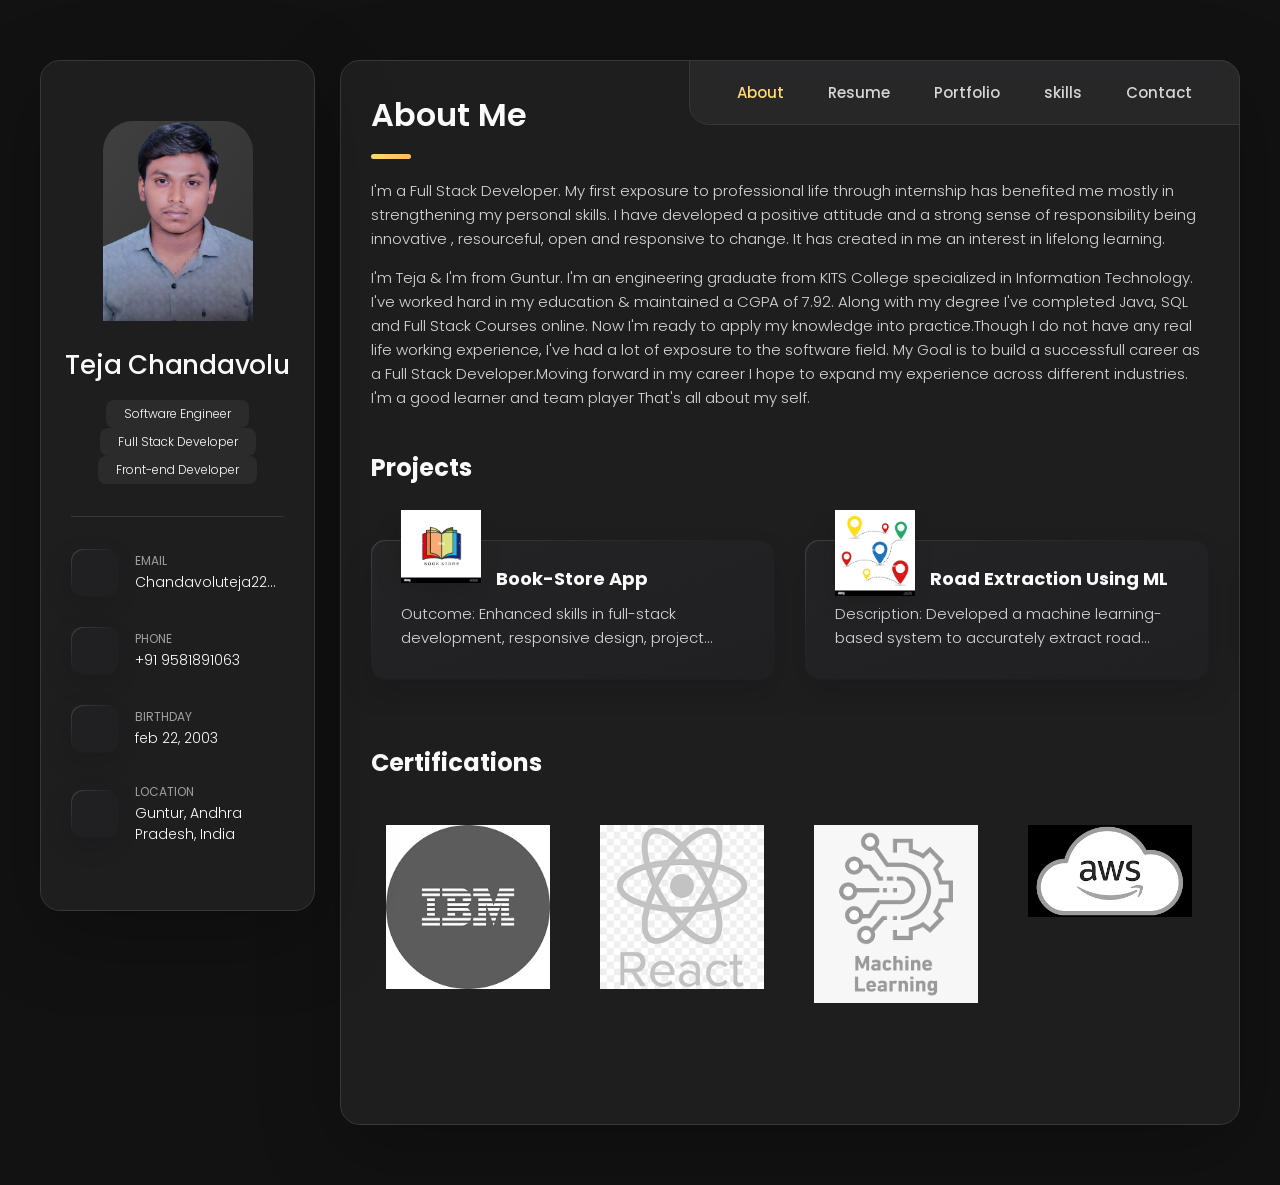
==== index.html @ 0d8a7131 "Final portfolio upload" ====
<!DOCTYPE html>
<html lang="en">

<head>
  <meta charset="UTF-8">
  <meta http-equiv="X-UA-Compatible" content="IE=edge">
  <meta name="viewport" content="width=device-width, initial-scale=1.0">
  <title>vCard - Personal Portfolio</title>

  <!-- favicon -->
  <link rel="shortcut icon" href="./assets/images/logo.ico" type="image/x-icon">

  <!-- ✅ Correct CSS path -->
  <link rel="stylesheet" href="./assets/css/style.css">

  <!-- Google font -->
  <link rel="preconnect" href="https://fonts.googleapis.com">
  <link rel="preconnect" href="https://fonts.gstatic.com" crossorigin>
  <link href="https://fonts.googleapis.com/css2?family=Poppins:wght@300;400;500;600&display=swap" rel="stylesheet">
</head>

  <!--
    - custom css link
  -->
  <link rel="stylesheet" href="./assets/css/style.css">

  <!--
    - google font link
  -->
  <link rel="preconnect" href="https://fonts.googleapis.com">
  <link rel="preconnect" href="https://fonts.gstatic.com" crossorigin>
  <link href="https://fonts.googleapis.com/css2?family=Poppins:wght@300;400;500;600&display=swap" rel="stylesheet">
</head>

<body>

  <!--
    - #MAIN
  -->

  <main>

    <!--
      - #SIDEBAR
    -->

    <aside class="sidebar" data-sidebar>

      <div class="sidebar-info">

        <figure class="avatar-box">
          <img src="./assets/images/Tej-removebg-preview.png" alt="Teja Chandavolu" width="80">
        </figure>

        <div class="info-content">
          <h1 class="name" title="Richard hanrick">Teja Chandavolu</h1>

          <p class="title">Software Engineer</p>
          <p class="title">Full Stack Developer</p>
          <p class="title">Front-end Developer</p>
        </div>

        <button class="info_more-btn" data-sidebar-btn>
          <span>Show Contacts</span>

          <ion-icon name="chevron-down"></ion-icon>
        </button>

      </div>

      <div class="sidebar-info_more">

        <div class="separator"></div>

        <ul class="contacts-list">

          <li class="contact-item">

            <div class="icon-box">
              <ion-icon name="mail-outline"></ion-icon>
            </div>

            <div class="contact-info">
              <p class="contact-title">Email</p>

              <a href="mailto:richard@example.com" class="contact-link">Chandavoluteja2202@gmail.com</a>
            </div>

          </li>

          <li class="contact-item">

            <div class="icon-box">
              <ion-icon name="phone-portrait-outline"></ion-icon>
            </div>

            <div class="contact-info">
              <p class="contact-title">Phone</p>

              <a href="tel:+12133522795" class="contact-link">+91 9581891063</a>
            </div>

          </li>

          <li class="contact-item">

            <div class="icon-box">
              <ion-icon name="calendar-outline"></ion-icon>
            </div>

            <div class="contact-info">
              <p class="contact-title">Birthday</p>

              <time datetime="1982-06-23">feb 22, 2003</time>
            </div>

          </li>

          <li class="contact-item">

            <div class="icon-box">
              <ion-icon name="location-outline"></ion-icon>
            </div>

            <div class="contact-info">
              <p class="contact-title">Location</p>

              <address>Guntur, Andhra Pradesh, India</address>
            </div>

          </li>

        </ul>

        <div class="separator"></div>

        <ul class="social-list">

          <li class="social-item">
            <a href="https://www.linkedin.com/in/teja-chandavolu" class="social-link">
              <ion-icon name="logo-linkedin"></ion-icon>
            </a>
          </li>

          <li class="social-item">
            <a href="https://github.com/Teja-sai189" class="social-link">
              <ion-icon name="logo-github"></ion-icon>
            </a>
          </li>

          <li class="social-item">
            <a href="https://www.instagram.com/teja_2202" class="social-link">
              <ion-icon name="logo-instagram"></ion-icon>
            </a>
          </li>

        </ul>
        
      </div>

    </aside>





    <!--
      - #main-content
    -->

    <div class="main-content">

      <!--
        - #NAVBAR
      -->

      <nav class="navbar">

        <ul class="navbar-list">

          <li class="navbar-item">
            <button class="navbar-link  active" data-nav-link>About</button>
          </li>

          <li class="navbar-item">
            <button class="navbar-link" data-nav-link>Resume</button>
          </li>

          <li class="navbar-item">
            <button class="navbar-link" data-nav-link>Portfolio</button>
          </li>

          <li class="navbar-item">
            <button class="navbar-link" data-nav-link>skills</button>
          </li>

          <li class="navbar-item">
            <button class="navbar-link" data-nav-link>Contact</button>
          </li>

        </ul>

      </nav>





      <!--
        - #ABOUT
      -->

      <article class="about active" data-page="about">

        <header>
          <h2 class="h2 article-title">About me</h2>
        </header>

        <section class="about-text">
          <p>
            I'm a Full Stack Developer.
            My first exposure to professional life through internship has benefited me mostly in strengthening my personal skills.
            I have developed a positive attitude and a strong sense of responsibility being innovative , resourceful, open and responsive to change. It has created in me an interest in lifelong learning. 

          <p>
            I'm Teja & I'm from Guntur. 
            I'm an engineering graduate from KITS College specialized in Information Technology.
            I've worked hard in my education & maintained a CGPA of 7.92. Along with my degree I've completed Java, SQL and Full Stack Courses online.
            Now I'm ready to apply my knowledge into practice.Though I do not have any real life working experience, I've had a lot of exposure to the software field. My Goal is to build a successfull career as a Full Stack Developer.Moving forward in my career I hope to expand my experience across different industries.
             I'm a good learner and team player That's all about my self.
          </p>
        </section>


        <!--
         

        <section class="service">

          <h3 class="h3 service-title">What i'm doing</h3>

          <ul class="service-list">

            <li class="service-item">

              <div class="service-icon-box">
                <img src="./assets/images/icon-design.svg
                " alt="design icon" width="40">
              </div>

              <div class="service-content-box">
                <h4 class="h4 service-item-title">Web design</h4>

                <p class="service-item-text">
                  The most modern and high-quality design made at a Medium level.
                </p>
              </div>

            </li>

            <li class="service-item">

              <div class="service-icon-box">
                <img src="./assets/images/icon-dev.svg" alt="Web development icon" width="40">
              </div>

              <div class="service-content-box">
                <h4 class="h4 service-item-title">Web development</h4>

                <p class="service-item-text">
                  High-quality development of sites at the Medium level.
                </p>
              </div>
<!--
            </li>

            <li class="service-item">

              <div class="service-icon-box">
                <img src="./assets/images/icon-app.svg" alt="mobile app icon" width="40">
              </div>

              <div class="service-content-box">
                <h4 class="h4 service-item-title">Mobile apps</h4>

                <p class="service-item-text">
                  Professional development of applications for iOS and Android.
                </p>
              </div>

            </li>

            <li class="service-item">

              <div class="service-icon-box">
                <img src="./assets/images/icon-photo.svg" alt="camera icon" width="40">
              </div>

              <div class="service-content-box">
                <h4 class="h4 service-item-title">Photography</h4>

                <p class="service-item-text">
                  I make high-quality photos of any category at a professional level.
                </p>
              </div>

            </li>

          </ul>
--->
        </section>


        <!--
          - Projects
        -->

        <section class="testimonials">

          <h3 class="h3 testimonials-title">Projects</h3>

          <ul class="testimonials-list has-scrollbar">

            <li class="testimonials-item">
              <div class="content-card" data-testimonials-item>

                <figure class="testimonials-avatar-box">
                  <img src="./assets/images/download.png" alt="Interships" width="60" data-testimonials-avatar>
                </figure>

                <h4 class="h4 testimonials-item-title" data-testimonials-title>Book-Store App </h4>

                <div class="testimonials-text" data-testimonials-text>
    
  

  <p>
  Outcome: Enhanced skills in full-stack development, responsive design, project management and team collaboration.
  <br>
  Project Link: 
  <a href="https://teja-sai189.github.io/openbook/" target="_blank">
    View Project
  </a>
  </p>
                </div>

              </div>
            </li>

            <li class="testimonials-item">
              <div class="content-card" data-testimonials-item>

                <figure class="testimonials-avatar-box">
                  <img src="./assets/images/Raod.png" alt="Road Extraction using ML" width="60" data-testimonials-avatar>
                </figure>

                <h4 class="h4 testimonials-item-title" data-testimonials-title>Road Extraction using ML</h4>

                <div class="testimonials-text" data-testimonials-text>
            
                  <p>
                    Description: Developed a machine learning-based system to accurately extract road networks from satellite images.</p>
                  <p>Outcome: Successfully improved road extraction accuracy and efficiency using advanced machine learning techniques.
                  </p>
                </div>

              </div>
            </li>

            <li class="testimonials-item">
              <div class="content-card" data-testimonials-item>

                <figure class="testimonials-avatar-box">
                  <img src="./assets/images/download.png" alt="Emily evans" width="60" data-testimonials-avatar>
                </figure>

                <h4 class="h4 testimonials-item-title" data-testimonials-title>Add More</h4>

                <div class="testimonials-text" data-testimonials-text>
                  <p>
          
                  Description
                  </p>
                </div>

              </div>
            </li>

            <li class="testimonials-item">
              <div class="content-card" data-testimonials-item>

                <figure class="testimonials-avatar-box">
                  <img src="./assets/images/Raod.png" alt="Henry william" width="60" data-testimonials-avatar>
                </figure>

                <h4 class="h4 testimonials-item-title" data-testimonials-title>Add More</h4>

                <div class="testimonials-text" data-testimonials-text>
                  <p>
                    Description
                    
                  </p>
                </div>

              </div>
            </li>

          </ul>

        </section>


        <!--
          - testimonials modal
        -->

        <div class="modal-container" data-modal-container>

          <div class="overlay" data-overlay></div>

          <section class="testimonials-modal">

            <button class="modal-close-btn" data-modal-close-btn>
              <ion-icon name="close-outline"></ion-icon>
            </button>

            <div class="modal-img-wrapper">
              <figure class="modal-avatar-box">
                <img src="" alt="Daniel lewis" width="80" data-modal-img>
              </figure>

              <img src="./assets/images/icon-quote.svg" alt="quote icon">
            </div>

            <div class="modal-content">

              <h4 class="h3 modal-title" data-modal-title>Reactjs</h4>

              <time datetime="2022-09-12">12 Septamber, 2022</time>
            
              <div data-modal-text>
                <p>
                  hellow
                </p>
              </div>
            </div>

          </section>

        </div>


        <!--
          - Certifications
        -->

        <section class="clients">

          <h3 class="h3 clients-title">Certifications</h3>

          <ul class="clients-list has-scrollbar">

            <li class="clients-item">
              <a href="#">
                <img src="./assets/images/download (7).png" alt="client logo">
              </a>
            </li>

            <li class="clients-item">
              <a href="#">
                <img src="./assets/images/download (2).png" alt="client logo">
              </a>
            </li>

            <li class="clients-item">
              <a href="#">
                <img src="./assets/images/ml.png" alt="client logo">
              </a>
            </li>

            <li class="clients-item">
              <a href="#">
                <img src="./assets/images/download (4).png" alt="client logo">
              </a>
            </li>

            <li class="clients-item">
              <a href="#">
                <img src="./assets/images/download (5).png" alt="client logo">
              </a>
            </li>

            <li class="clients-item">
              <a href="#">
                <img src="./assets/images/download (1).jpeg" alt="client logo">
              </a>
            </li>

          </ul>

        </section>

      </article>





      <!--
        - #RESUME
      -->

      <article class="resume" data-page="resume">

        <header>
          <h2 class="h2 article-title">Resume</h2>
        </header>

        <section class="timeline">

          <div class="title-wrapper">
            <div class="icon-box">
              <ion-icon name="book-outline"></ion-icon>
            </div>

            <h3 class="h3">Education</h3>
          </div>

          <ol class="timeline-list">

            <li class="timeline-item">

              <h4 class="h4 timeline-item-title">B.Tech in Information Technology</h4>

              <span>2020 — 2024</span>

              <p class="timeline-text">
                I graduated from KKR & KSR Institute of Technology AND Sciences College with a Aggrigate of 75%.
              </p>

            </li>

            <li class="timeline-item">

              <h4 class="h4 timeline-item-title">Inter Mediate</h4>

              <span>2018 — 2020</span>

              <p class="timeline-text">
                I completed my InterMediate from Sri Chaitanya Junior College with a Aggrigate of 80%.
              </p>

            </li>

            <li class="timeline-item">

              <h4 class="h4 timeline-item-title">SSC</h4>

              <span>2008 — 2018</span>

              <p class="timeline-text">
                
                I Completed my SSC from Z.P High School With Aggrigate of 75%.
              </p>

            </li>

          </ol>
          <!--
        - #EXPERIENCE
      

        </section>

        <section class="timeline">

          <div class="title-wrapper">
            <div class="icon-box">
              <ion-icon name="book-outline"></ion-icon>
            </div>

            <h3 class="h3">Experience</h3>
          </div>

          <ol class="timeline-list">

            <li class="timeline-item">

              <h4 class="h4 timeline-item-title">Creative director</h4>

              <span>2015 — Present</span>

              <p class="timeline-text">
                Nemo enim ipsam voluptatem blanditiis praesentium voluptum delenit atque corrupti, quos dolores et qvuas
                molestias
                exceptur.
              </p>

            </li>

            <li class="timeline-item">

              <h4 class="h4 timeline-item-title">Art director</h4>

              <span>2013 — 2015</span>

              <p class="timeline-text">
                Nemo enims ipsam voluptatem, blanditiis praesentium voluptum delenit atque corrupti, quos dolores et
                quas molestias
                exceptur.
              </p>

            </li>

            <li class="timeline-item">

              <h4 class="h4 timeline-item-title">Web designer</h4>

              <span>2010 — 2013</span>

              <p class="timeline-text">
                Nemo enims ipsam voluptatem, blanditiis praesentium voluptum delenit atque corrupti, quos dolores et
                quas molestias
                exceptur.
              </p>

            </li>

          </ol>
 -->
        </section>

        <section class="skill">

          <h3 class="h3 skills-title">Techincal Skills</h3>

          <ul class="skills-list content-card">

            <li class="skills-item">

              <div class="title-wrapper">
                <h5 class="h5">Front-end</h5>
                <data value="80">80%</data>
              </div>

              <div class="skill-progress-bg">
                <div class="skill-progress-fill" style="width: 80%;"></div>
              </div>

            </li>

            <li class="skills-item">

              <div class="title-wrapper">
                <h5 class="h5">HTML</h5>
                <data value="70">70%</data>
              </div>

              <div class="skill-progress-bg">
                <div class="skill-progress-fill" style="width: 70%;"></div>
              </div>

            </li>

            <li class="skills-item">

              <div class="title-wrapper">
                <h5 class="h5">Python</h5>
                <data value="90">90%</data>
              </div>

              <div class="skill-progress-bg">
                <div class="skill-progress-fill" style="width: 90%;"></div>
              </div>

            </li>
            <li class="skills-item">

              <div class="title-wrapper">
                <h5 class="h5">Reactjs</h5>
                <data value="90">70%</data>
              </div>

              <div class="skill-progress-bg">
                <div class="skill-progress-fill" style="width: 70%;"></div>
              </div>

            </li>

            <li class="skills-item">

              <div class="title-wrapper">
                <h5 class="h5">java</h5>
                <data value="50">70%</data>
              </div>

              <div class="skill-progress-bg">
                <div class="skill-progress-fill" style="width: 50%;"></div>
              </div>

            </li>
            <li class="skills-item">

              <div class="title-wrapper">
                <h5 class="h5">CSS</h5>
                <data value="50">80%</data>
              </div>

              <div class="skill-progress-bg">
                <div class="skill-progress-fill" style="width: 80%;"></div>
              </div>

            </li>

          </ul>

      </section>
        <section class="skill">

          <h3 class="h3 skills-title">Professional Skills</h3>

          <ul class="skills-list content-card">

            <li class="skills-item">

              <div class="title-wrapper">
                <h5 class="h5">Creativity</h5>
                <data value="80">80%</data>
              </div>

              <div class="skill-progress-bg">
                <div class="skill-progress-fill" style="width: 80%;"></div>
              </div>

            </li>

            <li class="skills-item">

              <div class="title-wrapper">
                <h5 class="h5">Comunication</h5>
                <data value="80">70%</data>
              </div>

              <div class="skill-progress-bg">
                <div class="skill-progress-fill" style="width: 70%;"></div>
              </div>

            </li>
            <li class="skills-item">

              <div class="title-wrapper">
                <h5 class="h5">Problem Solving</h5>
                <data value="80">75%</data>
              </div>

              <div class="skill-progress-bg">
                <div class="skill-progress-fill" style="width: 75%;"></div>
              </div>

            </li>
            <li class="skills-item">

              <div class="title-wrapper">
                <h5 class="h5">Team Work</h5>
                <data value="80">85%</data>
              </div>

              <div class="skill-progress-bg">
                <div class="skill-progress-fill" style="width: 85%;"></div>
              </div>

            </li>
          </section>>
</article>
      <!--
        - #PORTFOLIO
      -->
      <article class="portfolio" data-page="portfolio">

        <header>
          <h2 class="h2 article-title">Portfolio</h2>
        </header>

        <section class="projects">

          <ul class="filter-list">

            <li class="filter-item">
              <button class="active" data-filter-btn>All</button>
            </li>

            <li class="filter-item">
              <button data-filter-btn>Myprojects</button>
            </li>


            <li class="filter-item">
              <button data-filter-btn>Add More</button>
            </li>

          </ul>

          <div class="filter-select-box">

            <button class="filter-select" data-select>

              <div class="select-value" data-selecct-value>Select category</div>

              <div class="select-icon">
                <ion-icon name="chevron-down"></ion-icon>
              </div>

            </button>

            <ul class="select-list">

              <li class="select-item">
                <button data-select-item>All</button>
              </li>

              <li class="select-item">
                <button data-select-item>Myprojects</button>
              </li>

              <li class="select-item">
                <button data-select-item>Add More</button>
              </li>

            </ul>

          </div>

          <ul class="project-list">

            <li class="project-item  active" data-filter-item data-category="Myprojects">
              <a href="#">

                <figure class="project-img">
                  <div class="project-item-icon-box">
                    <ion-icon name="eye-outline"></ion-icon>
                  </div>

                  <img src="./assets/images/download (2).jpeg" alt="finance" loading="lazy">
                </figure>

                <h3 class="project-title">Road Extraction From satellite images</h3>

                <p class="project-category"> "Road Extraction from Satellite Images Using ML" falls under the category of Machine Learning and Computer Vision.</p>

              </a>
            </li>

            <li class="project-item  active" data-filter-item data-category="Myprojects">
              <a href="#">

                <figure class="project-img">
                  <div class="project-item-icon-box">
                    <ion-icon name="eye-outline"></ion-icon>
                  </div>

                  <img src="./assets/images/download.jpeg" alt="Book-Store" loading="lazy">
                </figure>

                <h3 class="project-title">Book-Store</h3>

                <p class="project-category">The "Book Store E-commerce site" falls under the category of Web Development and E-commerce.</p>

              </a>
            </li>

            <li class="project-item  active" data-filter-item data-category="Myprojects">
              <a href="#">

                <figure class="project-img">
                  <div class="project-item-icon-box">
                    <ion-icon name="eye-outline"></ion-icon>
                  </div>

                  <img src="./assets/images/Screenshot (18).png" alt="fundo" loading="lazy">
                </figure>

                <h3 class="project-title">Portfolio</h3>

                <p class="project-category">Web design</p>

              </a>
            </li>

          </ul>

        </section>

      </article>

 <!--
        - #My Skills
      -->
      <article class="skills" data-page="skills">

        <header>
              <h2 class="h2 article-title">My Skills</h2>
          </header>
            <section>
              <div class="services" id="services">
                  <div class="container">
                      <h1 class="sub-title">My <span>Skiils</span></h1>
                      <div class="services-list">
                          <div>
                              <i class='bx bx-code-alt'></i>
                              <h2>Full Stack Developer</h2>
                              <p>Proficient in front-end and back-end technologies, including HTML, CSS, JavaScript, NodeJS, React, and MySQL. Experienced in developing dynamic web applications, integrating APIs, and enhancing user interfaces. Proven track record of delivering responsive and efficient solutions, with strong collaboration skills in agile development environments.
                              </p>
                              <a href="#" class="read">Learn More</a>
                          </div>
                          <div>
                              <i class='bx bxl-java' style='color:#00eeff'></i>
                              <h2>Java</h2>
                              <p> Proficient in Java programming, with hands-on experience in developing robust applications. Developed a comprehensive Banking Management System using JDBC, demonstrating strong understanding of object-oriented programming principles. Skilled in writing efficient, maintainable code and implementing complex algorithms. Certified in Java Programming, reflecting a solid grasp of core concepts and advanced techniques.
                              </p>
                              <a href="#" class="read">Learn More</a>
                          </div>
                          <div>
                              <i class='bx bxl-react' style='color:#00eeff'></i>
                              <h2>React</h2>
                              <p>Proficient in developing dynamic and responsive web applications using ReactJS. Implemented key features such as state management, component lifecycle, and hooks to enhance user experience. Successfully integrated third-party APIs, including BingNews and CoinRanking, for real-time data updates. Collaborated with teams to build scalable and efficient applications, significantly improving UI performance and user engagement.
                              </p>
                              <a href="#" class="read">Learn More</a>
                          </div>
                          <div>
                              <i class='bx bxl-python' style='color:#00eeff'></i>
                              <h2>Python</h2>
                              <p>Experienced in developing machine learning models and data analysis using Python. Skilled in utilizing libraries such as Pandas, NumPy, Scikit-Learn, and Matplotlib for various applications. Developed predictive systems for disease and heart disease risk assessment. Adept at writing clean, efficient, and well-documented code in Python. Successfully implemented automation scripts to streamline repetitive tasks and improve workflow efficiency.
                              </p>
                              <a href="#" class="read">Learn More</a>
                          </div>
                      </div>
                  </div>
              </div>
    
          </article>
    
    

      <!--
        - #CONTACT
      -->

      <article class="contact" data-page="contact">

        <header>
          <h2 class="h2 article-title">Contact</h2>
        </header>

        <section class="mapbox" data-mapbox>
          <figure>
            <iframe
            src="https://www.google.com/maps/embed?pb=!1m17!1m12!1m3!1d3829.1389251140104!2d80.4535345751411!3d16.315844284399937!2m3!1f0!2f0!3f0!3m2!1i1024!2i768!4f13.1!3m2!1m1!2zMTbCsDE4JzU3LjAiTiA4MMKwMjcnMjIuMCJF!5e0!3m2!1sen!2sin!4v1722778932765!5m2!1sen!2sin"
            width="400" height="300" loading="lazy"></iframe>
          </figure>
        </section>

        <section class="contact-form">

          <h3 class="h3 form-title">Contact Form</h3>

          <form action="#" class="form" data-form>

            <div class="input-wrapper">
              <input type="text" name="fullname" class="form-input" placeholder="Full name" required data-form-input>

              <input type="email" name="email" class="form-input" placeholder="Email address" required data-form-input>
            </div>

            <textarea name="message" class="form-input" placeholder="Your Message" required data-form-input></textarea>

            <button class="form-btn" type="submit" disabled data-form-btn>
              <ion-icon name="paper-plane"></ion-icon>
              <span>Send Message</span>
            </button>

          </form>

        </section>

      </article>

    </div>

  </main>


  <!--
    - custom js link
  -->
  <script src="./assets/js/script.js"></script>

  <!--
    - ionicon link
  -->
  <script type="module" src="https://unpkg.com/ionicons@5.5.2/dist/ionicons/ionicons.esm.js"></script>
  <script nomodule src="https://unpkg.com/ionicons@5.5.2/dist/ionicons/ionicons.js"></script>

</body>

</html>
---- assets/css/style.css ----
/*-----------------------------------*\
  #style.css
\*-----------------------------------*/


/**
 * copyright 2022 @codewithsadee
 */





/*-----------------------------------*\
  #CUSTOM PROPERTY
\*-----------------------------------*/

:root {

  /**
   * colors
   */

  /* gradient */

  --bg-gradient-onyx: linear-gradient(
    to bottom right, 
    hsl(240, 1%, 25%) 3%, 
    hsl(0, 0%, 19%) 97%
  );
  --bg-gradient-jet: linear-gradient(
    to bottom right, 
    hsla(240, 1%, 18%, 0.251) 0%, 
    hsla(240, 2%, 11%, 0) 100%
  ), hsl(240, 2%, 13%);
  --bg-gradient-yellow-1: linear-gradient(
    to bottom right, 
    hsl(45, 100%, 71%) 0%, 
    hsla(36, 100%, 69%, 0) 50%
  );
  --bg-gradient-yellow-2: linear-gradient(
    135deg, 
    hsla(45, 100%, 71%, 0.251) 0%, 
    hsla(35, 100%, 68%, 0) 59.86%
  ), hsl(240, 2%, 13%);
  --border-gradient-onyx: linear-gradient(
    to bottom right, 
    hsl(0, 0%, 25%) 0%, 
    hsla(0, 0%, 25%, 0) 50%
  );
  --text-gradient-yellow: linear-gradient(
    to right, 
    hsl(45, 100%, 72%), 
    hsl(35, 100%, 68%)
  );

  /* solid */

  --jet: hsl(0, 0%, 22%);
  --onyx: hsl(240, 1%, 17%);
  --eerie-black-1: hsl(240, 2%, 13%);
  --eerie-black-2: hsl(240, 2%, 12%);
  --smoky-black: hsl(0, 0%, 7%);
  --white-1: hsl(0, 0%, 100%);
  --white-2: hsl(0, 0%, 98%);
  --orange-yellow-crayola: hsl(45, 100%, 72%);
  --vegas-gold: hsl(45, 54%, 58%);
  --light-gray: hsl(0, 0%, 84%);
  --light-gray-70: hsla(0, 0%, 84%, 0.7);
  --bittersweet-shimmer: hsl(0, 43%, 51%);

  /**
   * typography
   */

  /* font-family */
  --ff-poppins: 'Poppins', sans-serif;

  /* font-size */
  --fs-1: 24px;
  --fs-2: 18px;
  --fs-3: 17px;
  --fs-4: 16px;
  --fs-5: 15px;
  --fs-6: 14px;
  --fs-7: 13px;
  --fs-8: 11px;

  /* font-weight */
  --fw-300: 300;
  --fw-400: 400;
  --fw-500: 500;
  --fw-600: 600;

  /**
   * shadow
   */
  
  --shadow-1: -4px 8px 24px hsla(0, 0%, 0%, 0.25);
  --shadow-2: 0 16px 30px hsla(0, 0%, 0%, 0.25);
  --shadow-3: 0 16px 40px hsla(0, 0%, 0%, 0.25);
  --shadow-4: 0 25px 50px hsla(0, 0%, 0%, 0.15);
  --shadow-5: 0 24px 80px hsla(0, 0%, 0%, 0.25);

  /**
   * transition
   */

  --transition-1: 0.25s ease;
  --transition-2: 0.5s ease-in-out;

}





/*-----------------------------------*\
  #RESET
\*-----------------------------------*/

*, *::before, *::after {
  margin: 0;
  padding: 0;
  box-sizing: border-box;
}

a { text-decoration: none; }

li { list-style: none; }

img, ion-icon, a, button, time, span { display: block; }

button {
  font: inherit;
  background: none;
  border: none;
  text-align: left;
  cursor: pointer;
}

input, textarea {
  display: block;
  width: 100%;
  background: none;
  font: inherit;
}

::selection {
  background: var(--orange-yellow-crayola);
  color: var(--smoky-black);
}

:focus { outline-color: var(--orange-yellow-crayola); }

html { font-family: var(--ff-poppins); }

body { background: var(--smoky-black); }





/*-----------------------------------*\
  #REUSED STYLE
\*-----------------------------------*/

.sidebar,
article {
  background: var(--eerie-black-2);
  border: 1px solid var(--jet);
  border-radius: 20px;
  padding: 15px;
  box-shadow: var(--shadow-1);
  z-index: 1;
}

.separator {
  width: 100%;
  height: 1px;
  background: var(--jet);
  margin: 16px 0;
}

.icon-box {
  position: relative;
  background: var(--border-gradient-onyx);
  width: 30px;
  height: 30px;
  border-radius: 8px;
  display: flex;
  justify-content: center;
  align-items: center;
  font-size: 16px;
  color: var(--orange-yellow-crayola);
  box-shadow: var(--shadow-1);
  z-index: 1;
}

.icon-box::before {
  content: "";
  position: absolute;
  inset: 1px;
  background: var(--eerie-black-1);
  border-radius: inherit;
  z-index: -1;
}

.icon-box ion-icon { --ionicon-stroke-width: 35px; }

article { display: none; }

article.active {
  display: block;
  animation: fade 0.5s ease backwards;
}

@keyframes fade {
  0% { opacity: 0; }
  100% { opacity: 1; }
}

.h2,
.h3,
.h4,
.h5 {
  color: var(--white-2);
  text-transform: capitalize;
}

.h2 { font-size: var(--fs-1); }

.h3 { font-size: var(--fs-2); }

.h4 { font-size: var(--fs-4); }

.h5 {
  font-size: var(--fs-7);
  font-weight: var(--fw-500);
}

.article-title {
  position: relative;
  padding-bottom: 7px;
}

.article-title::after {
  content: "";
  position: absolute;
  bottom: 0;
  left: 0;
  width: 30px;
  height: 3px;
  background: var(--text-gradient-yellow);
  border-radius: 3px;
}

.has-scrollbar::-webkit-scrollbar {
  width: 5px; /* for vertical scrollbar */
  height: 5px; /* for horizontal scrollbar */
}

.has-scrollbar::-webkit-scrollbar-track {
  background: var(--onyx);
  border-radius: 5px;
}

.has-scrollbar::-webkit-scrollbar-thumb {
  background: var(--orange-yellow-crayola);
  border-radius: 5px;
}

.has-scrollbar::-webkit-scrollbar-button { width: 20px; }

.content-card {
  position: relative;
  background: var(--border-gradient-onyx);
  padding: 15px;
  padding-top: 45px;
  border-radius: 14px;
  box-shadow: var(--shadow-2);
  cursor: pointer;
  z-index: 1;
}

.content-card::before {
  content: "";
  position: absolute;
  inset: 1px;
  background: var(--bg-gradient-jet);
  border-radius: inherit;
  z-index: -1;
}





/*-----------------------------------*\
  #MAIN
\*-----------------------------------*/

main {
  margin: 15px 12px;
  margin-bottom: 75px;
  min-width: 259px;
}





/*-----------------------------------*\
  #SIDEBAR
\*-----------------------------------*/

.sidebar {
  margin-bottom: 15px;
  max-height: 112px;
  overflow: hidden;
  transition: var(--transition-2);
}

.sidebar.active { max-height: 405px; }

.sidebar-info {
  position: relative;
  display: flex;
  justify-content: flex-start;
  align-items: center;
  gap: 15px;
}

.avatar-box {
  background: var(--bg-gradient-onyx);
  border-radius: 20px;
}

.info-content .name {
  color: var(--white-2);
  font-size: var(--fs-3);
  font-weight: var(--fw-500);
  letter-spacing: -0.25px;
  margin-bottom: 10px;
}

.info-content .title {
  color: var(--white-1);
  background: var(--onyx);
  font-size: var(--fs-8);
  font-weight: var(--fw-300);
  width: max-content;
  padding: 3px 12px;
  border-radius: 8px;
}

.info_more-btn {
  position: absolute;
  top: -15px;
  right: -15px;
  border-radius: 0 15px;
  font-size: 13px;
  color: var(--orange-yellow-crayola);
  background: var(--border-gradient-onyx);
  padding: 10px;
  box-shadow: var(--shadow-2);
  transition: var(--transition-1);
  z-index: 1;
}

.info_more-btn::before {
  content: "";
  position: absolute;
  inset: 1px;
  border-radius: inherit;
  background: var(--bg-gradient-jet);
  transition: var(--transition-1);
  z-index: -1;
}

.info_more-btn:hover,
.info_more-btn:focus { background: var(--bg-gradient-yellow-1); }

.info_more-btn:hover::before,
.info_more-btn:focus::before { background: var(--bg-gradient-yellow-2); }

.info_more-btn span { display: none; }

.sidebar-info_more {
  opacity: 0;
  visibility: hidden;
  transition: var(--transition-2);
}

.sidebar.active .sidebar-info_more {
  opacity: 1;
  visibility: visible;
}

.contacts-list {
  display: grid;
  grid-template-columns: 1fr;
  gap: 16px;
}

.contact-item {
  min-width: 100%;
  display: flex;
  align-items: center;
  gap: 16px;
}

.contact-info {
  max-width: calc(100% - 46px);
  width: calc(100% - 46px);
}

.contact-title {
  color: var(--light-gray-70);
  font-size: var(--fs-8);
  text-transform: uppercase;
  margin-bottom: 2px;
}

.contact-info :is(.contact-link, time, address) {
  color: var(--white-2);
  font-size: var(--fs-7);
}

.contact-info address { font-style: normal; }

.social-list {
  display: flex;
  justify-content: flex-start;
  align-items: center;
  gap: 15px;
  padding-bottom: 4px;
  padding-left: 7px;
}

.social-item .social-link {
  color: var(--light-gray-70);
  font-size: 18px;
}


.social-item .social-link:hover { color: var(--light-gray); }





/*-----------------------------------*\
  #NAVBAR
\*-----------------------------------*/

.navbar {
  position: fixed;
  bottom: 0;
  left: 0;
  width: 100%;
  background: hsla(240, 1%, 17%, 0.75);
  backdrop-filter: blur(10px);
  border: 1px solid var(--jet);
  border-radius: 12px 12px 0 0;
  box-shadow: var(--shadow-2);
  z-index: 5;
}

.navbar-list {
  display: flex;
  flex-wrap: wrap;
  justify-content: center;
  align-items: center;
  padding: 0 10px;
}

.navbar-link {
  color: var(--light-gray);
  font-size: var(--fs-8);
  padding: 20px 7px;
  transition: color var(--transition-1);
}

.navbar-link:hover,
.navbar-link:focus { color: var(--light-gray-70); }

.navbar-link.active { color: var(--orange-yellow-crayola); }





/*-----------------------------------*\
  #ABOUT
\*-----------------------------------*/

.about .article-title { margin-bottom: 15px; }

.about-text {
  color: var(--light-gray);
  font-size: var(--fs-6);
  font-weight: var(--fw-300);
  line-height: 1.6;
}

.about-text p { margin-bottom: 15px; }



/**
 * #service 
 */

.service { margin-bottom: 35px; }

.service-title { margin-bottom: 20px; }

.service-list {
  display: grid;
  grid-template-columns: 1fr;
  gap: 20px;
}

.service-item {
  position: relative;
  background: var(--border-gradient-onyx);
  padding: 20px;
  border-radius: 14px;
  box-shadow: var(--shadow-2);
  z-index: 1;
}

.service-item::before {
  content: "";
  position: absolute;
  inset: 1px;
  background: var(--bg-gradient-jet);
  border-radius: inherit;
  z-index: -1;
}

.service-icon-box { margin-bottom: 10px; }

.service-icon-box img { margin: auto; }

.service-content-box { text-align: center; }

.service-item-title { margin-bottom: 7px; }

.service-item-text {
  color: var(--light-gray);
  font-size: var(--fs-6);
  font-weight: var(--fw-3);
  line-height: 1.6;
}


/**
 * #testimonials 
 */

.testimonials { margin-bottom: 30px; }

.testimonials-title { margin-bottom: 20px; }

.testimonials-list {
  display: flex;
  justify-content: flex-start;
  align-items: flex-start;
  gap: 15px;
  margin: 0 -15px;
  padding: 25px 15px;
  padding-bottom: 35px;
  overflow-x: auto;
  scroll-behavior: smooth;
  overscroll-behavior-inline: contain;
  scroll-snap-type: inline mandatory;
}

.testimonials-item {
  min-width: 100%;
  scroll-snap-align: center;
}

.testimonials-avatar-box {
  position: absolute;
  top: 0;
  left: 0;
  transform: translate(15px, -25px);
  background: var(--bg-gradient-onyx);
  border-radius: 14px;
  box-shadow: var(--shadow-1);
}

.testimonials-item-title { margin-bottom: 7px; }

.testimonials-text {
  color: var(--light-gray);
  font-size: var(--fs-6);
  font-weight: var(--fw-300);
  line-height: 1.6;
  display: -webkit-box;
  line-clamp: 4;
  -webkit-line-clamp: 4;
  -webkit-box-orient: vertical;
  overflow: hidden;
}


/**
 * #testimonials-modal
 */

.modal-container {
  position: fixed;
  top: 0;
  left: 0;
  width: 100%;
  height: 100%;
  display: flex;
  justify-content: center;
  align-items: center;
  overflow-y: auto;
  overscroll-behavior: contain;
  z-index: 20;
  pointer-events: none;
  visibility: hidden;
}

.modal-container::-webkit-scrollbar { display: none; }

.modal-container.active {
  pointer-events: all;
  visibility: visible;
}

.overlay {
  position: fixed;
  top: 0;
  left: 0;
  width: 100%;
  height: 100vh;
  background: hsl(0, 0%, 5%);
  opacity: 0;
  visibility: hidden;
  pointer-events: none;
  z-index: 1;
  transition: var(--transition-1);
}

.overlay.active {
  opacity: 0.8;
  visibility: visible;
  pointer-events: all;
}

.testimonials-modal {
  background: var(--eerie-black-2);
  position: relative;
  padding: 15px;
  margin: 15px 12px;
  border: 1px solid var(--jet);
  border-radius: 14px;
  box-shadow: var(--shadow-5);
  transform: scale(1.2);
  opacity: 0;
  transition: var(--transition-1);
  z-index: 2;
}

.modal-container.active .testimonials-modal {
  transform: scale(1);
  opacity: 1;
}

.modal-close-btn {
  position: absolute;
  top: 15px;
  right: 15px;
  background: var(--onyx);
  border-radius: 8px;
  width: 32px;
  height: 32px;
  display: flex;
  justify-content: center;
  align-items: center;
  color: var(--white-2);
  font-size: 18px;
  opacity: 0.7;
}

.modal-close-btn:hover,
.modal-close-btn:focus { opacity: 1; }

.modal-close-btn ion-icon { --ionicon-stroke-width: 50px; }

.modal-avatar-box {
  background: var(--bg-gradient-onyx);
  width: max-content;
  border-radius: 14px;
  margin-bottom: 15px;
  box-shadow: var(--shadow-2);
}

.modal-img-wrapper > img { display: none; }

.modal-title { margin-bottom: 4px; }

.modal-content time {
  font-size: var(--fs-6);
  color: var(--light-gray-70);
  font-weight: var(--fw-300);
  margin-bottom: 10px;
}

.modal-content p {
  color: var(--light-gray);
  font-size: var(--fs-6);
  font-weight: var(--fw-300);
  line-height: 1.6;
}


/**
 * #clients 
 */

.clients { margin-bottom: 15px; }

.clients-list {
  display: flex;
  justify-content: flex-start;
  align-items: flex-start;
  gap: 15px;
  margin: 0 -15px;
  padding: 25px;
  padding-bottom: 25px;
  overflow-x: auto;
  scroll-behavior: smooth;
  overscroll-behavior-inline: contain;
  scroll-snap-type: inline mandatory;
  scroll-padding-inline: 25px;
}

.clients-item {
  min-width: 50%;
  scroll-snap-align: start;
}

.clients-item img {
  width: 100%;
  filter: grayscale(1);
  transition: var(--transition-1);
}

.clients-item img:hover { filter: grayscale(0); }





/*-----------------------------------*\
  #RESUME
\*-----------------------------------*/

.article-title { margin-bottom: 30px; }


/**
 * education and experience 
 */

.timeline { margin-bottom: 30px; }

.timeline .title-wrapper {
  display: flex;
  align-items: center;
  gap: 15px;
  margin-bottom: 25px;
}

.timeline-list {
  font-size: var(--fs-6);
  margin-left: 45px;
}

.timeline-item { position: relative; }

.timeline-item:not(:last-child) { margin-bottom: 20px; }

.timeline-item-title {
  font-size: var(--fs-6);
  line-height: 1.3;
  margin-bottom: 7px;
}

.timeline-list span {
  color: var(--vegas-gold);
  font-weight: var(--fw-400);
  line-height: 1.6;
}

.timeline-item:not(:last-child)::before {
  content: "";
  position: absolute;
  top: -25px;
  left: -30px;
  width: 1px;
  height: calc(100% + 50px);
  background: var(--jet);
}

.timeline-item::after {
  content: "";
  position: absolute;
  top: 5px;
  left: -33px;
  height: 6px;
  width: 6px;
  background: var(--text-gradient-yellow);
  border-radius: 50%;
  box-shadow: 0 0 0 4px var(--jet);
}

.timeline-text {
  color: var(--light-gray);
  font-weight: var(--fw-300);
  line-height: 1.6;
}


/**
 * skills 
 */

.skills-title { margin-bottom: 20px; }

.skills-list { padding: 20px; }


.skills-item:not(:last-child) { margin-bottom: 15px; }

.skill .title-wrapper {
  display: flex;
  align-items: center;
  gap: 5px;
  margin-bottom: 8px;
}

.skill .title-wrapper data {
  color: var(--light-gray);
  font-size: var(--fs-7);
  font-weight: var(--fw-300);
}

.skill-progress-bg {
  background: var(--jet);
  width: 100%;
  height: 8px;
  border-radius: 10px;
}

.skill-progress-fill {
  background: var(--text-gradient-yellow);
  height: 100%;
  border-radius: inherit;
}





/*-----------------------------------*\
  #PORTFOLIO
\*-----------------------------------*/

.filter-list { display: none; }

.filter-select-box {
  position: relative;
  margin-bottom: 25px;
}

.filter-select {
  background: var(--eerie-black-2);
  color: var(--light-gray);
  display: flex;
  justify-content: space-between;
  align-items: center;
  width: 100%;
  padding: 12px 16px;
  border: 1px solid var(--jet);
  border-radius: 14px;
  font-size: var(--fs-6);
  font-weight: var(--fw-300);
}

.filter-select.active .select-icon { transform: rotate(0.5turn); }

.select-list {
  background: var(--eerie-black-2);
  position: absolute;
  top: calc(100% + 6px);
  width: 100%;
  padding: 6px;
  border: 1px solid var(--jet);
  border-radius: 14px;
  z-index: 2;
  opacity: 0;
  visibility: hidden;
  pointer-events: none;
  transition: 0.15s ease-in-out;
}

.filter-select.active + .select-list {
  opacity: 1;
  visibility: visible;
  pointer-events: all;
}

.select-item button {
  background: var(--eerie-black-2);
  color: var(--light-gray);
  font-size: var(--fs-6);
  font-weight: var(--fw-300);
  text-transform: capitalize;
  width: 100%;
  padding: 8px 10px;
  border-radius: 8px;
}

.select-item button:hover { --eerie-black-2: hsl(240, 2%, 20%); }

.project-list {
  display: grid;
  grid-template-columns: 1fr;
  gap: 30px;
  margin-bottom: 10px;
}

.project-item { display: none; }

.project-item.active {
  display: block;
  animation: scaleUp 0.25s ease forwards;
}

@keyframes scaleUp {
  0% { transform: scale(0.5); }
  100% { transform: scale(1); }
}

.project-item > a { width: 100%; }

.project-img {
  position: relative;
  width: 100%;
  height: 200px;
  border-radius: 16px;
  overflow: hidden;
  margin-bottom: 15px;
}

.project-img::before {
  content: "";
  position: absolute;
  top: 0;
  left: 0;
  width: 100%;
  height: 100%;
  background: transparent;
  z-index: 1;
  transition: var(--transition-1);
}

.project-item > a:hover .project-img::before { background: hsla(0, 0%, 0%, 0.5); }

.project-item-icon-box {
  --scale: 0.8;

  background: var(--jet);
  color: var(--orange-yellow-crayola);
  position: absolute;
  top: 50%;
  left: 50%;
  transform: translate(-50%, -50%) scale(var(--scale));
  font-size: 20px;
  padding: 18px;
  border-radius: 12px;
  opacity: 0;
  z-index: 1;
  transition: var(--transition-1);
}

.project-item > a:hover .project-item-icon-box {
  --scale: 1;
  opacity: 1;
}

.project-item-icon-box ion-icon { --ionicon-stroke-width: 50px; }

.project-img img {
  width: 100%;
  height: 100%;
  object-fit: cover;
  transition: var(--transition-1);
}

.project-item > a:hover img { transform: scale(1.1); }

.project-title,
.project-category { margin-left: 10px; }

.project-title {
  color: var(--white-2);
  font-size: var(--fs-5);
  font-weight: var(--fw-400);
  text-transform: capitalize;
  line-height: 1.3;
}

.project-category {
  color: var(--light-gray-70);
  font-size: var(--fs-6);
  font-weight: var(--fw-300);
}





/*-----------------------------------*\
  #Myskills
\*-----------------------------------*/


#services{
  color: aliceblue;
  font-size: 20px;
  line-height: 1.4;
  margin-bottom: 4rem;
}
.sub-title{
  text-align: center;
  font-size: 60px;
  padding-bottom: 70px;
}
.sub-title span{
  color: #0ef;
}

.services-list{
  display: grid;
  grid-template-columns: repeat(auto-fit,minmax(259px,1fr));
  grid-gap: 40px;
  margin-top: 50px;
}
.services-list div{
  background-color: transparent;
  padding: 40px;
  font-size: 13px;
  font-weight: 13px;
  border-right: 10px;
  border-radius: 20px;
  transition: background 0.5s, transform 0.5s;
  box-shadow: 1px 1px 20px #012290f7,
              1px 1px 40px #0053b8f7;
}
.services-list div i{
  font-size: 50px;
  margin-bottom: 30px;
}
.services-list div h2{
  font-size: 30px;
  font-weight: 500;
  margin-bottom: 15px;
}
.services-list div a{
  text-decoration: none;
  color: #000000;
  font-size: 12px;
  margin-top: 20px;
  display: inline-block;
}
.container{
  padding: 90px;
}
.read{
  display: inline-block;
  padding: 12px 28px;
  background: #0ef;
  border-radius: 40px;
  font-size: 16px;
  color: #001b29;
  letter-spacing: 1px;
  text-decoration: none;
  font-weight: 600;
  opacity: 0;
  animation: slideTop 1s ease forwards;
  animation-delay: 2s;
  box-shadow: 0 0 5px #0ef,
  0 0 25px #0ef;
}
.read:hover{
  background: #0ef;
  color: #081b29;
  box-shadow: 0 0 20px #0ef;
}
.services-list div:hover{
  transform: translateY(-10px);
}


/*-----------------------------------*\
  #CONTACT
\*-----------------------------------*/

.mapbox {
  position: relative;
  height: 250px;
  width: 100%;
  border-radius: 16px;
  margin-bottom: 30px;
  border: 1px solid var(--jet);
  overflow: hidden;
}

.mapbox figure { height: 100%; }

.mapbox iframe {
  width: 100%;
  height: 100%;
  border: none;
  filter: grayscale(1) invert(1);
}

.contact-form { margin-bottom: 10px; }

.form-title { margin-bottom: 20px; }

.input-wrapper {
  display: grid;
  grid-template-columns: 1fr;
  gap: 25px;
  margin-bottom: 25px;
}

.form-input {
  color: var(--white-2);
  font-size: var(--fs-6);
  font-weight: var(--fw-400);
  padding: 13px 20px;
  border: 1px solid var(--jet);
  border-radius: 14px;
  outline: none;
}

.form-input::placeholder { font-weight: var(--fw-500); }

.form-input:focus { border-color: var(--orange-yellow-crayola); }

textarea.form-input {
  min-height: 100px;
  height: 120px;
  max-height: 200px;
  resize: vertical;
  margin-bottom: 25px;
}

textarea.form-input::-webkit-resizer { display: none; }

.form-input:focus:invalid { border-color: var(--bittersweet-shimmer); }

.form-btn {
  position: relative;
  width: 100%;
  background: var(--border-gradient-onyx);
  color: var(--orange-yellow-crayola);
  display: flex;
  justify-content: center;
  align-items: center;
  gap: 10px;
  padding: 13px 20px;
  border-radius: 14px;
  font-size: var(--fs-6);
  text-transform: capitalize;
  box-shadow: var(--shadow-3);
  z-index: 1;
  transition: var(--transition-1);
}

.form-btn::before {
  content: "";
  position: absolute;
  inset: 1px;
  background: var(--bg-gradient-jet);
  border-radius: inherit;
  z-index: -1;
  transition: var(--transition-1);
}

.form-btn ion-icon { font-size: 16px; }

.form-btn:hover { background: var(--bg-gradient-yellow-1); }

.form-btn:hover::before { background: var(--bg-gradient-yellow-2); }

.form-btn:disabled {
  opacity: 0.7;
  cursor: not-allowed;
}

.form-btn:disabled:hover { background: var(--border-gradient-onyx); }

.form-btn:disabled:hover::before { background: var(--bg-gradient-jet); }





/*-----------------------------------*\
  #RESPONSIVE
\*-----------------------------------*/

/**
 * responsive larger than 450px screen
 */

@media (min-width: 450px) {

  /**
   * client
   */

  .clients-item { min-width: calc(33.33% - 10px); }



  /**
   * #PORTFOLIO, BLOG 
   */

  .project-img,
  .blog-banner-box { height: auto; }

}





/**
 * responsive larger than 580px screen
 */

@media (min-width: 580px) {

  /**
   * CUSTOM PROPERTY
   */

  :root {

    /**
     * typography
     */

    --fs-1: 32px;
    --fs-2: 24px;
    --fs-3: 26px;
    --fs-4: 18px;
    --fs-6: 15px;
    --fs-7: 15px;
    --fs-8: 12px;

  }



  /**
   * #REUSED STYLE
   */

  .sidebar, article {
    width: 520px;
    margin-inline: auto;
    padding: 30px;
  }

  .article-title {
    font-weight: var(--fw-600);
    padding-bottom: 15px;
  }

  .article-title::after {
    width: 40px;
    height: 5px;
  }

  .icon-box {
    width: 48px;
    height: 48px;
    border-radius: 12px;
    font-size: 18px;
  }



  /**
   * #MAIN
   */

  main {
    margin-top: 60px;
    margin-bottom: 100px;
  }



  /**
   * #SIDEBAR
   */

  .sidebar {
    max-height: 180px;
    margin-bottom: 30px;
  }

  .sidebar.active { max-height: 584px; }

  .sidebar-info { gap: 25px; }

  .avatar-box { border-radius: 30px; }

  .avatar-box img { width: 120px; }

  .info-content .name { margin-bottom: 15px; }

  .info-content .title { padding: 5px 18px; }

  .info_more-btn {
    top: -30px;
    right: -30px;
    padding: 10px 15px;
  }

  .info_more-btn span {
    display: block;
    font-size: var(--fs-8);
  }

  .info_more-btn ion-icon { display: none; }

  .separator { margin: 32px 0; }

  .contacts-list { gap: 20px; }

  .contact-info {
    max-width: calc(100% - 64px);
    width: calc(100% - 64px);
  }



  /**
   * #NAVBAR
   */

  .navbar { border-radius: 20px 20px 0 0; }

  .navbar-list { gap: 20px; }

  .navbar-link { --fs-8: 14px; }



  /**
   * #ABOUT
   */

  .about .article-title { margin-bottom: 20px; }

  .about-text { margin-bottom: 40px; }

  /* service */

  .service-item {
    display: flex;
    justify-content: flex-start;
    align-items: flex-start;
    gap: 18px;
    padding: 30px;
  }

  .service-icon-box {
    margin-bottom: 0;
    margin-top: 5px;
  }

  .service-content-box { text-align: left; }

  /* testimonials */

  .testimonials-title { margin-bottom: 25px; }

  .testimonials-list {
    gap: 30px;
    margin: 0 -30px;
    padding: 30px;
    padding-bottom: 35px;
  }

  .content-card {
    padding: 30px;
    padding-top: 25px;
  }

  .testimonials-avatar-box {
    transform: translate(30px, -30px);
    border-radius: 20px;
  }

  .testimonials-avatar-box img { width: 80px; }

  .testimonials-item-title {
    margin-bottom: 10px;
    margin-left: 95px;
  }

  .testimonials-text {
    line-clamp: 2;
    -webkit-line-clamp: 2;
  }

  /* testimonials modal */

  .modal-container { padding: 20px; }

  .testimonials-modal {
    display: flex;
    justify-content: flex-start;
    align-items: stretch;
    gap: 25px;
    padding: 30px;
    border-radius: 20px;
  }

  .modal-img-wrapper {
    display: flex;
    flex-direction: column;
    align-items: center;
  }

  .modal-avatar-box {
    border-radius: 18px;
    margin-bottom: 0;
  }

  .modal-avatar-box img { width: 65px; }

  .modal-img-wrapper > img {
    display: block;
    flex-grow: 1;
    width: 35px;
  }

  /* clients */

  .clients-list {
    gap: 50px;
    margin: 0 -30px;
    padding: 45px;
    scroll-padding-inline: 45px;
  }

  .clients-item { min-width: calc(33.33% - 35px); }



  /**
   * #RESUME
   */

  .timeline-list { margin-left: 65px; }

  .timeline-item:not(:last-child)::before { left: -40px; }

  .timeline-item::after {
    height: 8px;
    width: 8px;
    left: -43px;
  }

  .skills-item:not(:last-child) { margin-bottom: 25px; }



  /**
   * #PORTFOLIO, BLOG
   */

  .project-img, .blog-banner-box { border-radius: 16px; }

  .blog-posts-list { gap: 30px; }

  .blog-content { padding: 25px; }



  /**
   * #CONTACT
   */

  .mapbox {
    height: 380px;
    border-radius: 18px;
  }

  .input-wrapper {
    gap: 30px;
    margin-bottom: 30px;
  }

  .form-input { padding: 15px 20px; }

  textarea.form-input { margin-bottom: 30px; }

  .form-btn {
    --fs-6: 16px;
    padding: 16px 20px;
  }

  .form-btn ion-icon { font-size: 18px; }

}





/**
 * responsive larger than 768px screen
 */

@media (min-width: 768px) {

  /**
   * REUSED STYLE
   */

  .sidebar, article { width: 700px; }

  .has-scrollbar::-webkit-scrollbar-button { width: 100px; }



  /**
   * SIDEBAR
   */

  .contacts-list {
    grid-template-columns: 1fr 1fr;
    gap: 30px 15px;
  }



  /**
   * NAVBAR
   */

  .navbar-link { --fs-8: 15px; }



  /**
   * ABOUT
   */

  /* testimonials modal */

  .testimonials-modal {
    gap: 35px;
    max-width: 680px;
  }

  .modal-avatar-box img { width: 80px; }



  /**
   * PORTFOLIO
   */

  .article-title { padding-bottom: 20px; }

  .filter-select-box { display: none; }

  .filter-list {
    display: flex;
    justify-content: flex-start;
    align-items: center;
    gap: 25px;
    padding-left: 5px;
    margin-bottom: 30px;
  }

  .filter-item button {
    color: var(--light-gray);
    font-size: var(--fs-5);
    transition: var(--transition-1);
  }

  .filter-item button:hover { color: var(--light-gray-70); }

  .filter-item button.active { color: var(--orange-yellow-crayola); }

  /* portfolio and blog grid */

  .project-list, .blog-posts-list { grid-template-columns: 1fr 1fr; }



  /**
   * CONTACT
   */

  .input-wrapper { grid-template-columns: 1fr 1fr; }

  .form-btn {
    width: max-content;
    margin-left: auto;
  }
  
}





/**
 * responsive larger than 1024px screen
 */

@media (min-width: 1024px) {

  /**
   * CUSTOM PROPERTY
   */

  :root {

    /**
    * shadow
    */

    --shadow-1: -4px 8px 24px hsla(0, 0%, 0%, 0.125);
    --shadow-2: 0 16px 30px hsla(0, 0%, 0%, 0.125);
    --shadow-3: 0 16px 40px hsla(0, 0%, 0%, 0.125);

  }



  /**
   * REUSED STYLE
   */

  .sidebar, article {
    width: 950px;
    box-shadow: var(--shadow-5);
  }



  /**
   * MAIN 
   */

  main { margin-bottom: 60px; }

  .main-content {
    position: relative;
    width: max-content;
    margin: auto;
  }



  /**
   * NAVBAR
   */

  .navbar {
    position: absolute;
    bottom: auto;
    top: 0;
    left: auto;
    right: 0;
    width: max-content;
    border-radius: 0 20px;
    padding: 0 20px;
    box-shadow: none;
  }

  .navbar-list {
    gap: 30px;
    padding: 0 20px;
  }

  .navbar-link { font-weight: var(--fw-500); }



  /**
   * ABOUT
   */

  /* service */

  .service-list {
    grid-template-columns: 1fr 1fr;
    gap: 20px 25px;
  }

  /* testimonials */

  .testimonials-item { min-width: calc(50% - 15px); }

  /* clients */

  .clients-item { min-width: calc(25% - 38px); }



  /**
   * PORTFOLIO
   */

  .project-list { grid-template-columns: repeat(3, 1fr); }



  /**
   * BLOG
   */

  .blog-banner-box { height: 230px; }

}





/**
 * responsive larger than 1250px screen
 */

@media (min-width: 1250px) {

  /**
   * RESET
   */

  body::-webkit-scrollbar { width: 20px; }

  body::-webkit-scrollbar-track { background: var(--smoky-black); }

  body::-webkit-scrollbar-thumb {
    border: 5px solid var(--smoky-black);
    background: hsla(0, 0%, 100%, 0.1);
    border-radius: 20px;
    box-shadow: inset 1px 1px 0 hsla(0, 0%, 100%, 0.11),
                inset -1px -1px 0 hsla(0, 0%, 100%, 0.11);
  }

  body::-webkit-scrollbar-thumb:hover { background: hsla(0, 0%, 100%, 0.15); }

  body::-webkit-scrollbar-button { height: 60px; }



  /**
   * REUSED STYLE
   */

  .sidebar, article { width: auto; }

  article { min-height: 100%; }



  /**
   * MAIN
   */

  main {
    max-width: 1200px;
    margin-inline: auto;
    display: flex;
    justify-content: center;
    align-items: stretch;
    gap: 25px;
  }

  .main-content {
    min-width: 75%;
    width: 75%;
    margin: 0;
  }



  /**
   * SIDEBAR
   */

  .sidebar {
    position: sticky;
    top: 60px;
    max-height: max-content;
    height: 100%;
    margin-bottom: 0;
    padding-top: 60px;
    z-index: 1;
  }

  .sidebar-info { flex-direction: column; }

  .avatar-box img { width: 150px; }

  .info-content .name {
    white-space: nowrap;
    text-align: center;
  }

  .info-content .title { margin: auto; }

  .info_more-btn { display: none; }

  .sidebar-info_more {
    opacity: 1;
    visibility: visible;
  }

  .contacts-list { grid-template-columns: 1fr; }

  .contact-info :is(.contact-link) {
    white-space: nowrap;
    overflow: hidden;
    text-overflow: ellipsis;
  }

  .contact-info :is(.contact-link, time, address) {
    --fs-7: 14px;
    font-weight: var(--fw-300);
  }

  .separator:last-of-type {
    margin: 15px 0;
    opacity: 0;
  }

  .social-list { justify-content: center; }



  /**
	 * RESUME
	 */

  .timeline-text { max-width: 700px; }

}
---- assets/css/style.css ----
/*-----------------------------------*\
  #style.css
\*-----------------------------------*/


/**
 * copyright 2022 @codewithsadee
 */





/*-----------------------------------*\
  #CUSTOM PROPERTY
\*-----------------------------------*/

:root {

  /**
   * colors
   */

  /* gradient */

  --bg-gradient-onyx: linear-gradient(
    to bottom right, 
    hsl(240, 1%, 25%) 3%, 
    hsl(0, 0%, 19%) 97%
  );
  --bg-gradient-jet: linear-gradient(
    to bottom right, 
    hsla(240, 1%, 18%, 0.251) 0%, 
    hsla(240, 2%, 11%, 0) 100%
  ), hsl(240, 2%, 13%);
  --bg-gradient-yellow-1: linear-gradient(
    to bottom right, 
    hsl(45, 100%, 71%) 0%, 
    hsla(36, 100%, 69%, 0) 50%
  );
  --bg-gradient-yellow-2: linear-gradient(
    135deg, 
    hsla(45, 100%, 71%, 0.251) 0%, 
    hsla(35, 100%, 68%, 0) 59.86%
  ), hsl(240, 2%, 13%);
  --border-gradient-onyx: linear-gradient(
    to bottom right, 
    hsl(0, 0%, 25%) 0%, 
    hsla(0, 0%, 25%, 0) 50%
  );
  --text-gradient-yellow: linear-gradient(
    to right, 
    hsl(45, 100%, 72%), 
    hsl(35, 100%, 68%)
  );

  /* solid */

  --jet: hsl(0, 0%, 22%);
  --onyx: hsl(240, 1%, 17%);
  --eerie-black-1: hsl(240, 2%, 13%);
  --eerie-black-2: hsl(240, 2%, 12%);
  --smoky-black: hsl(0, 0%, 7%);
  --white-1: hsl(0, 0%, 100%);
  --white-2: hsl(0, 0%, 98%);
  --orange-yellow-crayola: hsl(45, 100%, 72%);
  --vegas-gold: hsl(45, 54%, 58%);
  --light-gray: hsl(0, 0%, 84%);
  --light-gray-70: hsla(0, 0%, 84%, 0.7);
  --bittersweet-shimmer: hsl(0, 43%, 51%);

  /**
   * typography
   */

  /* font-family */
  --ff-poppins: 'Poppins', sans-serif;

  /* font-size */
  --fs-1: 24px;
  --fs-2: 18px;
  --fs-3: 17px;
  --fs-4: 16px;
  --fs-5: 15px;
  --fs-6: 14px;
  --fs-7: 13px;
  --fs-8: 11px;

  /* font-weight */
  --fw-300: 300;
  --fw-400: 400;
  --fw-500: 500;
  --fw-600: 600;

  /**
   * shadow
   */
  
  --shadow-1: -4px 8px 24px hsla(0, 0%, 0%, 0.25);
  --shadow-2: 0 16px 30px hsla(0, 0%, 0%, 0.25);
  --shadow-3: 0 16px 40px hsla(0, 0%, 0%, 0.25);
  --shadow-4: 0 25px 50px hsla(0, 0%, 0%, 0.15);
  --shadow-5: 0 24px 80px hsla(0, 0%, 0%, 0.25);

  /**
   * transition
   */

  --transition-1: 0.25s ease;
  --transition-2: 0.5s ease-in-out;

}





/*-----------------------------------*\
  #RESET
\*-----------------------------------*/

*, *::before, *::after {
  margin: 0;
  padding: 0;
  box-sizing: border-box;
}

a { text-decoration: none; }

li { list-style: none; }

img, ion-icon, a, button, time, span { display: block; }

button {
  font: inherit;
  background: none;
  border: none;
  text-align: left;
  cursor: pointer;
}

input, textarea {
  display: block;
  width: 100%;
  background: none;
  font: inherit;
}

::selection {
  background: var(--orange-yellow-crayola);
  color: var(--smoky-black);
}

:focus { outline-color: var(--orange-yellow-crayola); }

html { font-family: var(--ff-poppins); }

body { background: var(--smoky-black); }





/*-----------------------------------*\
  #REUSED STYLE
\*-----------------------------------*/

.sidebar,
article {
  background: var(--eerie-black-2);
  border: 1px solid var(--jet);
  border-radius: 20px;
  padding: 15px;
  box-shadow: var(--shadow-1);
  z-index: 1;
}

.separator {
  width: 100%;
  height: 1px;
  background: var(--jet);
  margin: 16px 0;
}

.icon-box {
  position: relative;
  background: var(--border-gradient-onyx);
  width: 30px;
  height: 30px;
  border-radius: 8px;
  display: flex;
  justify-content: center;
  align-items: center;
  font-size: 16px;
  color: var(--orange-yellow-crayola);
  box-shadow: var(--shadow-1);
  z-index: 1;
}

.icon-box::before {
  content: "";
  position: absolute;
  inset: 1px;
  background: var(--eerie-black-1);
  border-radius: inherit;
  z-index: -1;
}

.icon-box ion-icon { --ionicon-stroke-width: 35px; }

article { display: none; }

article.active {
  display: block;
  animation: fade 0.5s ease backwards;
}

@keyframes fade {
  0% { opacity: 0; }
  100% { opacity: 1; }
}

.h2,
.h3,
.h4,
.h5 {
  color: var(--white-2);
  text-transform: capitalize;
}

.h2 { font-size: var(--fs-1); }

.h3 { font-size: var(--fs-2); }

.h4 { font-size: var(--fs-4); }

.h5 {
  font-size: var(--fs-7);
  font-weight: var(--fw-500);
}

.article-title {
  position: relative;
  padding-bottom: 7px;
}

.article-title::after {
  content: "";
  position: absolute;
  bottom: 0;
  left: 0;
  width: 30px;
  height: 3px;
  background: var(--text-gradient-yellow);
  border-radius: 3px;
}

.has-scrollbar::-webkit-scrollbar {
  width: 5px; /* for vertical scrollbar */
  height: 5px; /* for horizontal scrollbar */
}

.has-scrollbar::-webkit-scrollbar-track {
  background: var(--onyx);
  border-radius: 5px;
}

.has-scrollbar::-webkit-scrollbar-thumb {
  background: var(--orange-yellow-crayola);
  border-radius: 5px;
}

.has-scrollbar::-webkit-scrollbar-button { width: 20px; }

.content-card {
  position: relative;
  background: var(--border-gradient-onyx);
  padding: 15px;
  padding-top: 45px;
  border-radius: 14px;
  box-shadow: var(--shadow-2);
  cursor: pointer;
  z-index: 1;
}

.content-card::before {
  content: "";
  position: absolute;
  inset: 1px;
  background: var(--bg-gradient-jet);
  border-radius: inherit;
  z-index: -1;
}





/*-----------------------------------*\
  #MAIN
\*-----------------------------------*/

main {
  margin: 15px 12px;
  margin-bottom: 75px;
  min-width: 259px;
}





/*-----------------------------------*\
  #SIDEBAR
\*-----------------------------------*/

.sidebar {
  margin-bottom: 15px;
  max-height: 112px;
  overflow: hidden;
  transition: var(--transition-2);
}

.sidebar.active { max-height: 405px; }

.sidebar-info {
  position: relative;
  display: flex;
  justify-content: flex-start;
  align-items: center;
  gap: 15px;
}

.avatar-box {
  background: var(--bg-gradient-onyx);
  border-radius: 20px;
}

.info-content .name {
  color: var(--white-2);
  font-size: var(--fs-3);
  font-weight: var(--fw-500);
  letter-spacing: -0.25px;
  margin-bottom: 10px;
}

.info-content .title {
  color: var(--white-1);
  background: var(--onyx);
  font-size: var(--fs-8);
  font-weight: var(--fw-300);
  width: max-content;
  padding: 3px 12px;
  border-radius: 8px;
}

.info_more-btn {
  position: absolute;
  top: -15px;
  right: -15px;
  border-radius: 0 15px;
  font-size: 13px;
  color: var(--orange-yellow-crayola);
  background: var(--border-gradient-onyx);
  padding: 10px;
  box-shadow: var(--shadow-2);
  transition: var(--transition-1);
  z-index: 1;
}

.info_more-btn::before {
  content: "";
  position: absolute;
  inset: 1px;
  border-radius: inherit;
  background: var(--bg-gradient-jet);
  transition: var(--transition-1);
  z-index: -1;
}

.info_more-btn:hover,
.info_more-btn:focus { background: var(--bg-gradient-yellow-1); }

.info_more-btn:hover::before,
.info_more-btn:focus::before { background: var(--bg-gradient-yellow-2); }

.info_more-btn span { display: none; }

.sidebar-info_more {
  opacity: 0;
  visibility: hidden;
  transition: var(--transition-2);
}

.sidebar.active .sidebar-info_more {
  opacity: 1;
  visibility: visible;
}

.contacts-list {
  display: grid;
  grid-template-columns: 1fr;
  gap: 16px;
}

.contact-item {
  min-width: 100%;
  display: flex;
  align-items: center;
  gap: 16px;
}

.contact-info {
  max-width: calc(100% - 46px);
  width: calc(100% - 46px);
}

.contact-title {
  color: var(--light-gray-70);
  font-size: var(--fs-8);
  text-transform: uppercase;
  margin-bottom: 2px;
}

.contact-info :is(.contact-link, time, address) {
  color: var(--white-2);
  font-size: var(--fs-7);
}

.contact-info address { font-style: normal; }

.social-list {
  display: flex;
  justify-content: flex-start;
  align-items: center;
  gap: 15px;
  padding-bottom: 4px;
  padding-left: 7px;
}

.social-item .social-link {
  color: var(--light-gray-70);
  font-size: 18px;
}


.social-item .social-link:hover { color: var(--light-gray); }





/*-----------------------------------*\
  #NAVBAR
\*-----------------------------------*/

.navbar {
  position: fixed;
  bottom: 0;
  left: 0;
  width: 100%;
  background: hsla(240, 1%, 17%, 0.75);
  backdrop-filter: blur(10px);
  border: 1px solid var(--jet);
  border-radius: 12px 12px 0 0;
  box-shadow: var(--shadow-2);
  z-index: 5;
}

.navbar-list {
  display: flex;
  flex-wrap: wrap;
  justify-content: center;
  align-items: center;
  padding: 0 10px;
}

.navbar-link {
  color: var(--light-gray);
  font-size: var(--fs-8);
  padding: 20px 7px;
  transition: color var(--transition-1);
}

.navbar-link:hover,
.navbar-link:focus { color: var(--light-gray-70); }

.navbar-link.active { color: var(--orange-yellow-crayola); }





/*-----------------------------------*\
  #ABOUT
\*-----------------------------------*/

.about .article-title { margin-bottom: 15px; }

.about-text {
  color: var(--light-gray);
  font-size: var(--fs-6);
  font-weight: var(--fw-300);
  line-height: 1.6;
}

.about-text p { margin-bottom: 15px; }



/**
 * #service 
 */

.service { margin-bottom: 35px; }

.service-title { margin-bottom: 20px; }

.service-list {
  display: grid;
  grid-template-columns: 1fr;
  gap: 20px;
}

.service-item {
  position: relative;
  background: var(--border-gradient-onyx);
  padding: 20px;
  border-radius: 14px;
  box-shadow: var(--shadow-2);
  z-index: 1;
}

.service-item::before {
  content: "";
  position: absolute;
  inset: 1px;
  background: var(--bg-gradient-jet);
  border-radius: inherit;
  z-index: -1;
}

.service-icon-box { margin-bottom: 10px; }

.service-icon-box img { margin: auto; }

.service-content-box { text-align: center; }

.service-item-title { margin-bottom: 7px; }

.service-item-text {
  color: var(--light-gray);
  font-size: var(--fs-6);
  font-weight: var(--fw-3);
  line-height: 1.6;
}


/**
 * #testimonials 
 */

.testimonials { margin-bottom: 30px; }

.testimonials-title { margin-bottom: 20px; }

.testimonials-list {
  display: flex;
  justify-content: flex-start;
  align-items: flex-start;
  gap: 15px;
  margin: 0 -15px;
  padding: 25px 15px;
  padding-bottom: 35px;
  overflow-x: auto;
  scroll-behavior: smooth;
  overscroll-behavior-inline: contain;
  scroll-snap-type: inline mandatory;
}

.testimonials-item {
  min-width: 100%;
  scroll-snap-align: center;
}

.testimonials-avatar-box {
  position: absolute;
  top: 0;
  left: 0;
  transform: translate(15px, -25px);
  background: var(--bg-gradient-onyx);
  border-radius: 14px;
  box-shadow: var(--shadow-1);
}

.testimonials-item-title { margin-bottom: 7px; }

.testimonials-text {
  color: var(--light-gray);
  font-size: var(--fs-6);
  font-weight: var(--fw-300);
  line-height: 1.6;
  display: -webkit-box;
  line-clamp: 4;
  -webkit-line-clamp: 4;
  -webkit-box-orient: vertical;
  overflow: hidden;
}


/**
 * #testimonials-modal
 */

.modal-container {
  position: fixed;
  top: 0;
  left: 0;
  width: 100%;
  height: 100%;
  display: flex;
  justify-content: center;
  align-items: center;
  overflow-y: auto;
  overscroll-behavior: contain;
  z-index: 20;
  pointer-events: none;
  visibility: hidden;
}

.modal-container::-webkit-scrollbar { display: none; }

.modal-container.active {
  pointer-events: all;
  visibility: visible;
}

.overlay {
  position: fixed;
  top: 0;
  left: 0;
  width: 100%;
  height: 100vh;
  background: hsl(0, 0%, 5%);
  opacity: 0;
  visibility: hidden;
  pointer-events: none;
  z-index: 1;
  transition: var(--transition-1);
}

.overlay.active {
  opacity: 0.8;
  visibility: visible;
  pointer-events: all;
}

.testimonials-modal {
  background: var(--eerie-black-2);
  position: relative;
  padding: 15px;
  margin: 15px 12px;
  border: 1px solid var(--jet);
  border-radius: 14px;
  box-shadow: var(--shadow-5);
  transform: scale(1.2);
  opacity: 0;
  transition: var(--transition-1);
  z-index: 2;
}

.modal-container.active .testimonials-modal {
  transform: scale(1);
  opacity: 1;
}

.modal-close-btn {
  position: absolute;
  top: 15px;
  right: 15px;
  background: var(--onyx);
  border-radius: 8px;
  width: 32px;
  height: 32px;
  display: flex;
  justify-content: center;
  align-items: center;
  color: var(--white-2);
  font-size: 18px;
  opacity: 0.7;
}

.modal-close-btn:hover,
.modal-close-btn:focus { opacity: 1; }

.modal-close-btn ion-icon { --ionicon-stroke-width: 50px; }

.modal-avatar-box {
  background: var(--bg-gradient-onyx);
  width: max-content;
  border-radius: 14px;
  margin-bottom: 15px;
  box-shadow: var(--shadow-2);
}

.modal-img-wrapper > img { display: none; }

.modal-title { margin-bottom: 4px; }

.modal-content time {
  font-size: var(--fs-6);
  color: var(--light-gray-70);
  font-weight: var(--fw-300);
  margin-bottom: 10px;
}

.modal-content p {
  color: var(--light-gray);
  font-size: var(--fs-6);
  font-weight: var(--fw-300);
  line-height: 1.6;
}


/**
 * #clients 
 */

.clients { margin-bottom: 15px; }

.clients-list {
  display: flex;
  justify-content: flex-start;
  align-items: flex-start;
  gap: 15px;
  margin: 0 -15px;
  padding: 25px;
  padding-bottom: 25px;
  overflow-x: auto;
  scroll-behavior: smooth;
  overscroll-behavior-inline: contain;
  scroll-snap-type: inline mandatory;
  scroll-padding-inline: 25px;
}

.clients-item {
  min-width: 50%;
  scroll-snap-align: start;
}

.clients-item img {
  width: 100%;
  filter: grayscale(1);
  transition: var(--transition-1);
}

.clients-item img:hover { filter: grayscale(0); }





/*-----------------------------------*\
  #RESUME
\*-----------------------------------*/

.article-title { margin-bottom: 30px; }


/**
 * education and experience 
 */

.timeline { margin-bottom: 30px; }

.timeline .title-wrapper {
  display: flex;
  align-items: center;
  gap: 15px;
  margin-bottom: 25px;
}

.timeline-list {
  font-size: var(--fs-6);
  margin-left: 45px;
}

.timeline-item { position: relative; }

.timeline-item:not(:last-child) { margin-bottom: 20px; }

.timeline-item-title {
  font-size: var(--fs-6);
  line-height: 1.3;
  margin-bottom: 7px;
}

.timeline-list span {
  color: var(--vegas-gold);
  font-weight: var(--fw-400);
  line-height: 1.6;
}

.timeline-item:not(:last-child)::before {
  content: "";
  position: absolute;
  top: -25px;
  left: -30px;
  width: 1px;
  height: calc(100% + 50px);
  background: var(--jet);
}

.timeline-item::after {
  content: "";
  position: absolute;
  top: 5px;
  left: -33px;
  height: 6px;
  width: 6px;
  background: var(--text-gradient-yellow);
  border-radius: 50%;
  box-shadow: 0 0 0 4px var(--jet);
}

.timeline-text {
  color: var(--light-gray);
  font-weight: var(--fw-300);
  line-height: 1.6;
}


/**
 * skills 
 */

.skills-title { margin-bottom: 20px; }

.skills-list { padding: 20px; }


.skills-item:not(:last-child) { margin-bottom: 15px; }

.skill .title-wrapper {
  display: flex;
  align-items: center;
  gap: 5px;
  margin-bottom: 8px;
}

.skill .title-wrapper data {
  color: var(--light-gray);
  font-size: var(--fs-7);
  font-weight: var(--fw-300);
}

.skill-progress-bg {
  background: var(--jet);
  width: 100%;
  height: 8px;
  border-radius: 10px;
}

.skill-progress-fill {
  background: var(--text-gradient-yellow);
  height: 100%;
  border-radius: inherit;
}





/*-----------------------------------*\
  #PORTFOLIO
\*-----------------------------------*/

.filter-list { display: none; }

.filter-select-box {
  position: relative;
  margin-bottom: 25px;
}

.filter-select {
  background: var(--eerie-black-2);
  color: var(--light-gray);
  display: flex;
  justify-content: space-between;
  align-items: center;
  width: 100%;
  padding: 12px 16px;
  border: 1px solid var(--jet);
  border-radius: 14px;
  font-size: var(--fs-6);
  font-weight: var(--fw-300);
}

.filter-select.active .select-icon { transform: rotate(0.5turn); }

.select-list {
  background: var(--eerie-black-2);
  position: absolute;
  top: calc(100% + 6px);
  width: 100%;
  padding: 6px;
  border: 1px solid var(--jet);
  border-radius: 14px;
  z-index: 2;
  opacity: 0;
  visibility: hidden;
  pointer-events: none;
  transition: 0.15s ease-in-out;
}

.filter-select.active + .select-list {
  opacity: 1;
  visibility: visible;
  pointer-events: all;
}

.select-item button {
  background: var(--eerie-black-2);
  color: var(--light-gray);
  font-size: var(--fs-6);
  font-weight: var(--fw-300);
  text-transform: capitalize;
  width: 100%;
  padding: 8px 10px;
  border-radius: 8px;
}

.select-item button:hover { --eerie-black-2: hsl(240, 2%, 20%); }

.project-list {
  display: grid;
  grid-template-columns: 1fr;
  gap: 30px;
  margin-bottom: 10px;
}

.project-item { display: none; }

.project-item.active {
  display: block;
  animation: scaleUp 0.25s ease forwards;
}

@keyframes scaleUp {
  0% { transform: scale(0.5); }
  100% { transform: scale(1); }
}

.project-item > a { width: 100%; }

.project-img {
  position: relative;
  width: 100%;
  height: 200px;
  border-radius: 16px;
  overflow: hidden;
  margin-bottom: 15px;
}

.project-img::before {
  content: "";
  position: absolute;
  top: 0;
  left: 0;
  width: 100%;
  height: 100%;
  background: transparent;
  z-index: 1;
  transition: var(--transition-1);
}

.project-item > a:hover .project-img::before { background: hsla(0, 0%, 0%, 0.5); }

.project-item-icon-box {
  --scale: 0.8;

  background: var(--jet);
  color: var(--orange-yellow-crayola);
  position: absolute;
  top: 50%;
  left: 50%;
  transform: translate(-50%, -50%) scale(var(--scale));
  font-size: 20px;
  padding: 18px;
  border-radius: 12px;
  opacity: 0;
  z-index: 1;
  transition: var(--transition-1);
}

.project-item > a:hover .project-item-icon-box {
  --scale: 1;
  opacity: 1;
}

.project-item-icon-box ion-icon { --ionicon-stroke-width: 50px; }

.project-img img {
  width: 100%;
  height: 100%;
  object-fit: cover;
  transition: var(--transition-1);
}

.project-item > a:hover img { transform: scale(1.1); }

.project-title,
.project-category { margin-left: 10px; }

.project-title {
  color: var(--white-2);
  font-size: var(--fs-5);
  font-weight: var(--fw-400);
  text-transform: capitalize;
  line-height: 1.3;
}

.project-category {
  color: var(--light-gray-70);
  font-size: var(--fs-6);
  font-weight: var(--fw-300);
}





/*-----------------------------------*\
  #Myskills
\*-----------------------------------*/


#services{
  color: aliceblue;
  font-size: 20px;
  line-height: 1.4;
  margin-bottom: 4rem;
}
.sub-title{
  text-align: center;
  font-size: 60px;
  padding-bottom: 70px;
}
.sub-title span{
  color: #0ef;
}

.services-list{
  display: grid;
  grid-template-columns: repeat(auto-fit,minmax(259px,1fr));
  grid-gap: 40px;
  margin-top: 50px;
}
.services-list div{
  background-color: transparent;
  padding: 40px;
  font-size: 13px;
  font-weight: 13px;
  border-right: 10px;
  border-radius: 20px;
  transition: background 0.5s, transform 0.5s;
  box-shadow: 1px 1px 20px #012290f7,
              1px 1px 40px #0053b8f7;
}
.services-list div i{
  font-size: 50px;
  margin-bottom: 30px;
}
.services-list div h2{
  font-size: 30px;
  font-weight: 500;
  margin-bottom: 15px;
}
.services-list div a{
  text-decoration: none;
  color: #000000;
  font-size: 12px;
  margin-top: 20px;
  display: inline-block;
}
.container{
  padding: 90px;
}
.read{
  display: inline-block;
  padding: 12px 28px;
  background: #0ef;
  border-radius: 40px;
  font-size: 16px;
  color: #001b29;
  letter-spacing: 1px;
  text-decoration: none;
  font-weight: 600;
  opacity: 0;
  animation: slideTop 1s ease forwards;
  animation-delay: 2s;
  box-shadow: 0 0 5px #0ef,
  0 0 25px #0ef;
}
.read:hover{
  background: #0ef;
  color: #081b29;
  box-shadow: 0 0 20px #0ef;
}
.services-list div:hover{
  transform: translateY(-10px);
}


/*-----------------------------------*\
  #CONTACT
\*-----------------------------------*/

.mapbox {
  position: relative;
  height: 250px;
  width: 100%;
  border-radius: 16px;
  margin-bottom: 30px;
  border: 1px solid var(--jet);
  overflow: hidden;
}

.mapbox figure { height: 100%; }

.mapbox iframe {
  width: 100%;
  height: 100%;
  border: none;
  filter: grayscale(1) invert(1);
}

.contact-form { margin-bottom: 10px; }

.form-title { margin-bottom: 20px; }

.input-wrapper {
  display: grid;
  grid-template-columns: 1fr;
  gap: 25px;
  margin-bottom: 25px;
}

.form-input {
  color: var(--white-2);
  font-size: var(--fs-6);
  font-weight: var(--fw-400);
  padding: 13px 20px;
  border: 1px solid var(--jet);
  border-radius: 14px;
  outline: none;
}

.form-input::placeholder { font-weight: var(--fw-500); }

.form-input:focus { border-color: var(--orange-yellow-crayola); }

textarea.form-input {
  min-height: 100px;
  height: 120px;
  max-height: 200px;
  resize: vertical;
  margin-bottom: 25px;
}

textarea.form-input::-webkit-resizer { display: none; }

.form-input:focus:invalid { border-color: var(--bittersweet-shimmer); }

.form-btn {
  position: relative;
  width: 100%;
  background: var(--border-gradient-onyx);
  color: var(--orange-yellow-crayola);
  display: flex;
  justify-content: center;
  align-items: center;
  gap: 10px;
  padding: 13px 20px;
  border-radius: 14px;
  font-size: var(--fs-6);
  text-transform: capitalize;
  box-shadow: var(--shadow-3);
  z-index: 1;
  transition: var(--transition-1);
}

.form-btn::before {
  content: "";
  position: absolute;
  inset: 1px;
  background: var(--bg-gradient-jet);
  border-radius: inherit;
  z-index: -1;
  transition: var(--transition-1);
}

.form-btn ion-icon { font-size: 16px; }

.form-btn:hover { background: var(--bg-gradient-yellow-1); }

.form-btn:hover::before { background: var(--bg-gradient-yellow-2); }

.form-btn:disabled {
  opacity: 0.7;
  cursor: not-allowed;
}

.form-btn:disabled:hover { background: var(--border-gradient-onyx); }

.form-btn:disabled:hover::before { background: var(--bg-gradient-jet); }





/*-----------------------------------*\
  #RESPONSIVE
\*-----------------------------------*/

/**
 * responsive larger than 450px screen
 */

@media (min-width: 450px) {

  /**
   * client
   */

  .clients-item { min-width: calc(33.33% - 10px); }



  /**
   * #PORTFOLIO, BLOG 
   */

  .project-img,
  .blog-banner-box { height: auto; }

}





/**
 * responsive larger than 580px screen
 */

@media (min-width: 580px) {

  /**
   * CUSTOM PROPERTY
   */

  :root {

    /**
     * typography
     */

    --fs-1: 32px;
    --fs-2: 24px;
    --fs-3: 26px;
    --fs-4: 18px;
    --fs-6: 15px;
    --fs-7: 15px;
    --fs-8: 12px;

  }



  /**
   * #REUSED STYLE
   */

  .sidebar, article {
    width: 520px;
    margin-inline: auto;
    padding: 30px;
  }

  .article-title {
    font-weight: var(--fw-600);
    padding-bottom: 15px;
  }

  .article-title::after {
    width: 40px;
    height: 5px;
  }

  .icon-box {
    width: 48px;
    height: 48px;
    border-radius: 12px;
    font-size: 18px;
  }



  /**
   * #MAIN
   */

  main {
    margin-top: 60px;
    margin-bottom: 100px;
  }



  /**
   * #SIDEBAR
   */

  .sidebar {
    max-height: 180px;
    margin-bottom: 30px;
  }

  .sidebar.active { max-height: 584px; }

  .sidebar-info { gap: 25px; }

  .avatar-box { border-radius: 30px; }

  .avatar-box img { width: 120px; }

  .info-content .name { margin-bottom: 15px; }

  .info-content .title { padding: 5px 18px; }

  .info_more-btn {
    top: -30px;
    right: -30px;
    padding: 10px 15px;
  }

  .info_more-btn span {
    display: block;
    font-size: var(--fs-8);
  }

  .info_more-btn ion-icon { display: none; }

  .separator { margin: 32px 0; }

  .contacts-list { gap: 20px; }

  .contact-info {
    max-width: calc(100% - 64px);
    width: calc(100% - 64px);
  }



  /**
   * #NAVBAR
   */

  .navbar { border-radius: 20px 20px 0 0; }

  .navbar-list { gap: 20px; }

  .navbar-link { --fs-8: 14px; }



  /**
   * #ABOUT
   */

  .about .article-title { margin-bottom: 20px; }

  .about-text { margin-bottom: 40px; }

  /* service */

  .service-item {
    display: flex;
    justify-content: flex-start;
    align-items: flex-start;
    gap: 18px;
    padding: 30px;
  }

  .service-icon-box {
    margin-bottom: 0;
    margin-top: 5px;
  }

  .service-content-box { text-align: left; }

  /* testimonials */

  .testimonials-title { margin-bottom: 25px; }

  .testimonials-list {
    gap: 30px;
    margin: 0 -30px;
    padding: 30px;
    padding-bottom: 35px;
  }

  .content-card {
    padding: 30px;
    padding-top: 25px;
  }

  .testimonials-avatar-box {
    transform: translate(30px, -30px);
    border-radius: 20px;
  }

  .testimonials-avatar-box img { width: 80px; }

  .testimonials-item-title {
    margin-bottom: 10px;
    margin-left: 95px;
  }

  .testimonials-text {
    line-clamp: 2;
    -webkit-line-clamp: 2;
  }

  /* testimonials modal */

  .modal-container { padding: 20px; }

  .testimonials-modal {
    display: flex;
    justify-content: flex-start;
    align-items: stretch;
    gap: 25px;
    padding: 30px;
    border-radius: 20px;
  }

  .modal-img-wrapper {
    display: flex;
    flex-direction: column;
    align-items: center;
  }

  .modal-avatar-box {
    border-radius: 18px;
    margin-bottom: 0;
  }

  .modal-avatar-box img { width: 65px; }

  .modal-img-wrapper > img {
    display: block;
    flex-grow: 1;
    width: 35px;
  }

  /* clients */

  .clients-list {
    gap: 50px;
    margin: 0 -30px;
    padding: 45px;
    scroll-padding-inline: 45px;
  }

  .clients-item { min-width: calc(33.33% - 35px); }



  /**
   * #RESUME
   */

  .timeline-list { margin-left: 65px; }

  .timeline-item:not(:last-child)::before { left: -40px; }

  .timeline-item::after {
    height: 8px;
    width: 8px;
    left: -43px;
  }

  .skills-item:not(:last-child) { margin-bottom: 25px; }



  /**
   * #PORTFOLIO, BLOG
   */

  .project-img, .blog-banner-box { border-radius: 16px; }

  .blog-posts-list { gap: 30px; }

  .blog-content { padding: 25px; }



  /**
   * #CONTACT
   */

  .mapbox {
    height: 380px;
    border-radius: 18px;
  }

  .input-wrapper {
    gap: 30px;
    margin-bottom: 30px;
  }

  .form-input { padding: 15px 20px; }

  textarea.form-input { margin-bottom: 30px; }

  .form-btn {
    --fs-6: 16px;
    padding: 16px 20px;
  }

  .form-btn ion-icon { font-size: 18px; }

}





/**
 * responsive larger than 768px screen
 */

@media (min-width: 768px) {

  /**
   * REUSED STYLE
   */

  .sidebar, article { width: 700px; }

  .has-scrollbar::-webkit-scrollbar-button { width: 100px; }



  /**
   * SIDEBAR
   */

  .contacts-list {
    grid-template-columns: 1fr 1fr;
    gap: 30px 15px;
  }



  /**
   * NAVBAR
   */

  .navbar-link { --fs-8: 15px; }



  /**
   * ABOUT
   */

  /* testimonials modal */

  .testimonials-modal {
    gap: 35px;
    max-width: 680px;
  }

  .modal-avatar-box img { width: 80px; }



  /**
   * PORTFOLIO
   */

  .article-title { padding-bottom: 20px; }

  .filter-select-box { display: none; }

  .filter-list {
    display: flex;
    justify-content: flex-start;
    align-items: center;
    gap: 25px;
    padding-left: 5px;
    margin-bottom: 30px;
  }

  .filter-item button {
    color: var(--light-gray);
    font-size: var(--fs-5);
    transition: var(--transition-1);
  }

  .filter-item button:hover { color: var(--light-gray-70); }

  .filter-item button.active { color: var(--orange-yellow-crayola); }

  /* portfolio and blog grid */

  .project-list, .blog-posts-list { grid-template-columns: 1fr 1fr; }



  /**
   * CONTACT
   */

  .input-wrapper { grid-template-columns: 1fr 1fr; }

  .form-btn {
    width: max-content;
    margin-left: auto;
  }
  
}





/**
 * responsive larger than 1024px screen
 */

@media (min-width: 1024px) {

  /**
   * CUSTOM PROPERTY
   */

  :root {

    /**
    * shadow
    */

    --shadow-1: -4px 8px 24px hsla(0, 0%, 0%, 0.125);
    --shadow-2: 0 16px 30px hsla(0, 0%, 0%, 0.125);
    --shadow-3: 0 16px 40px hsla(0, 0%, 0%, 0.125);

  }



  /**
   * REUSED STYLE
   */

  .sidebar, article {
    width: 950px;
    box-shadow: var(--shadow-5);
  }



  /**
   * MAIN 
   */

  main { margin-bottom: 60px; }

  .main-content {
    position: relative;
    width: max-content;
    margin: auto;
  }



  /**
   * NAVBAR
   */

  .navbar {
    position: absolute;
    bottom: auto;
    top: 0;
    left: auto;
    right: 0;
    width: max-content;
    border-radius: 0 20px;
    padding: 0 20px;
    box-shadow: none;
  }

  .navbar-list {
    gap: 30px;
    padding: 0 20px;
  }

  .navbar-link { font-weight: var(--fw-500); }



  /**
   * ABOUT
   */

  /* service */

  .service-list {
    grid-template-columns: 1fr 1fr;
    gap: 20px 25px;
  }

  /* testimonials */

  .testimonials-item { min-width: calc(50% - 15px); }

  /* clients */

  .clients-item { min-width: calc(25% - 38px); }



  /**
   * PORTFOLIO
   */

  .project-list { grid-template-columns: repeat(3, 1fr); }



  /**
   * BLOG
   */

  .blog-banner-box { height: 230px; }

}





/**
 * responsive larger than 1250px screen
 */

@media (min-width: 1250px) {

  /**
   * RESET
   */

  body::-webkit-scrollbar { width: 20px; }

  body::-webkit-scrollbar-track { background: var(--smoky-black); }

  body::-webkit-scrollbar-thumb {
    border: 5px solid var(--smoky-black);
    background: hsla(0, 0%, 100%, 0.1);
    border-radius: 20px;
    box-shadow: inset 1px 1px 0 hsla(0, 0%, 100%, 0.11),
                inset -1px -1px 0 hsla(0, 0%, 100%, 0.11);
  }

  body::-webkit-scrollbar-thumb:hover { background: hsla(0, 0%, 100%, 0.15); }

  body::-webkit-scrollbar-button { height: 60px; }



  /**
   * REUSED STYLE
   */

  .sidebar, article { width: auto; }

  article { min-height: 100%; }



  /**
   * MAIN
   */

  main {
    max-width: 1200px;
    margin-inline: auto;
    display: flex;
    justify-content: center;
    align-items: stretch;
    gap: 25px;
  }

  .main-content {
    min-width: 75%;
    width: 75%;
    margin: 0;
  }



  /**
   * SIDEBAR
   */

  .sidebar {
    position: sticky;
    top: 60px;
    max-height: max-content;
    height: 100%;
    margin-bottom: 0;
    padding-top: 60px;
    z-index: 1;
  }

  .sidebar-info { flex-direction: column; }

  .avatar-box img { width: 150px; }

  .info-content .name {
    white-space: nowrap;
    text-align: center;
  }

  .info-content .title { margin: auto; }

  .info_more-btn { display: none; }

  .sidebar-info_more {
    opacity: 1;
    visibility: visible;
  }

  .contacts-list { grid-template-columns: 1fr; }

  .contact-info :is(.contact-link) {
    white-space: nowrap;
    overflow: hidden;
    text-overflow: ellipsis;
  }

  .contact-info :is(.contact-link, time, address) {
    --fs-7: 14px;
    font-weight: var(--fw-300);
  }

  .separator:last-of-type {
    margin: 15px 0;
    opacity: 0;
  }

  .social-list { justify-content: center; }



  /**
	 * RESUME
	 */

  .timeline-text { max-width: 700px; }

}
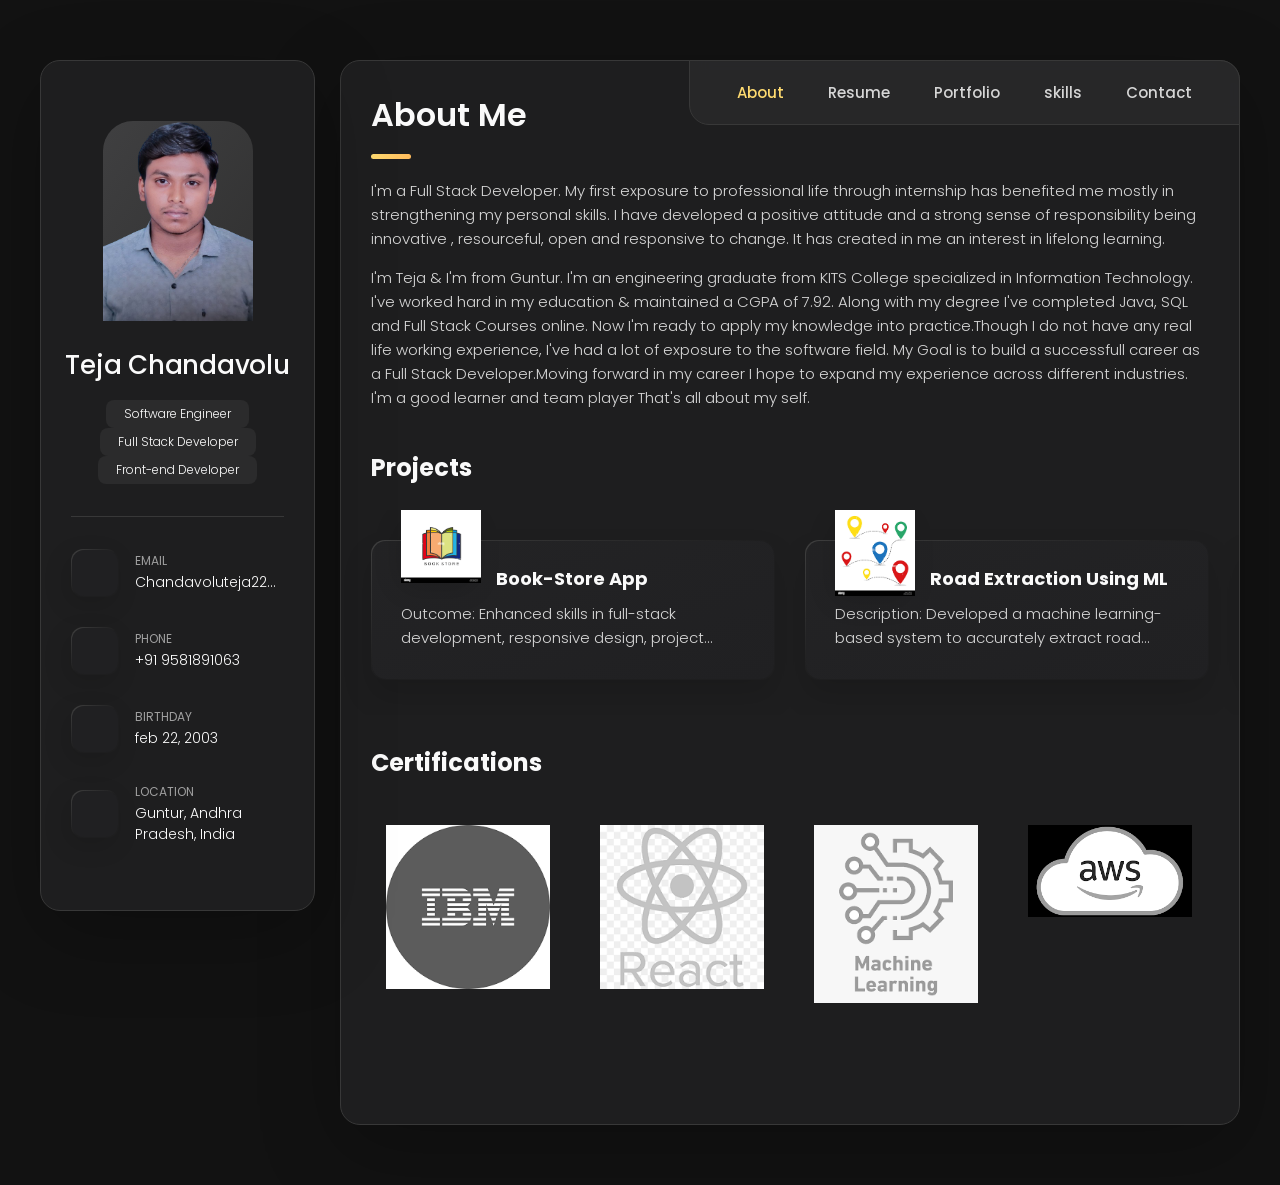
==== commit cbe5446d: "Updated portfolio" ====
--- a/index.html
+++ b/index.html
@@ -371,15 +371,23 @@
               <div class="content-card" data-testimonials-item>
 
                 <figure class="testimonials-avatar-box">
-                  <img src="./assets/images/download.png" alt="Emily evans" width="60" data-testimonials-avatar>
+                  <img src=" assets/images/E-mart.png " alt="Emily evans" width="60" data-testimonials-avatar>
                 </figure>
 
-                <h4 class="h4 testimonials-item-title" data-testimonials-title>Add More</h4>
+                <h4 class="h4 testimonials-item-title" data-testimonials-title>E-Mart Front-End </h4>
 
                 <div class="testimonials-text" data-testimonials-text>
                   <p>
-          
-                  Description
+                    E-Mart is a responsive front-end e-commerce website, built using React.js. 
+                    It features product categories such as mobiles, TVs, laptops, and more with a 
+                    clean and user-friendly interface. Users can add, remove, and manage items in 
+                    the shopping cart with real-time updates. The project showcases responsive design, reusable React components,
+                    and modern front-end development.
+                    Project Link: 
+                    <a href=" https://e-mart-front-end-mu.vercel.app/ " target="_blank">
+                          View Project
+                    </a>
+                  
                   </p>
                 </div>
 
@@ -829,6 +837,7 @@
             </ul>
 
           </div>
+          
 
           <ul class="project-list">
 
@@ -886,7 +895,50 @@
               </a>
             </li>
 
+             <li class="project-item  active" data-filter-item data-category="Myprojects">
+              <a href="#">
+
+                <figure class="project-img">
+                  <div class="project-item-icon-box">
+                    <ion-icon name="eye-outline"></ion-icon>
+                  </div>
+
+                  <img src="./assets/images/E-mart.png" alt="finance" loading="lazy">
+                </figure>
+              
+
+                <h3 class="project-title"> E-Mart Front-End </h3>
+
+                <p class="project-category"> 
+
+**Key Features:**
+
+* e-commerce UI
+* Product categories (Mobiles, TVs, Laptops, and more)
+* Add to Cart functionality
+* Remove items from the cart
+* Responsive design for desktop and mobile devices
+* Built with React.js and modern front-end technologies
+
+**Technologies Used:**
+
+* React.js
+* JavaScript (ES6+)
+* HTML5
+* CSS3
+* React Router
+ </p>
+
+
           </ul>
+
+          
+
+
+
+
+
+
 
         </section>
 
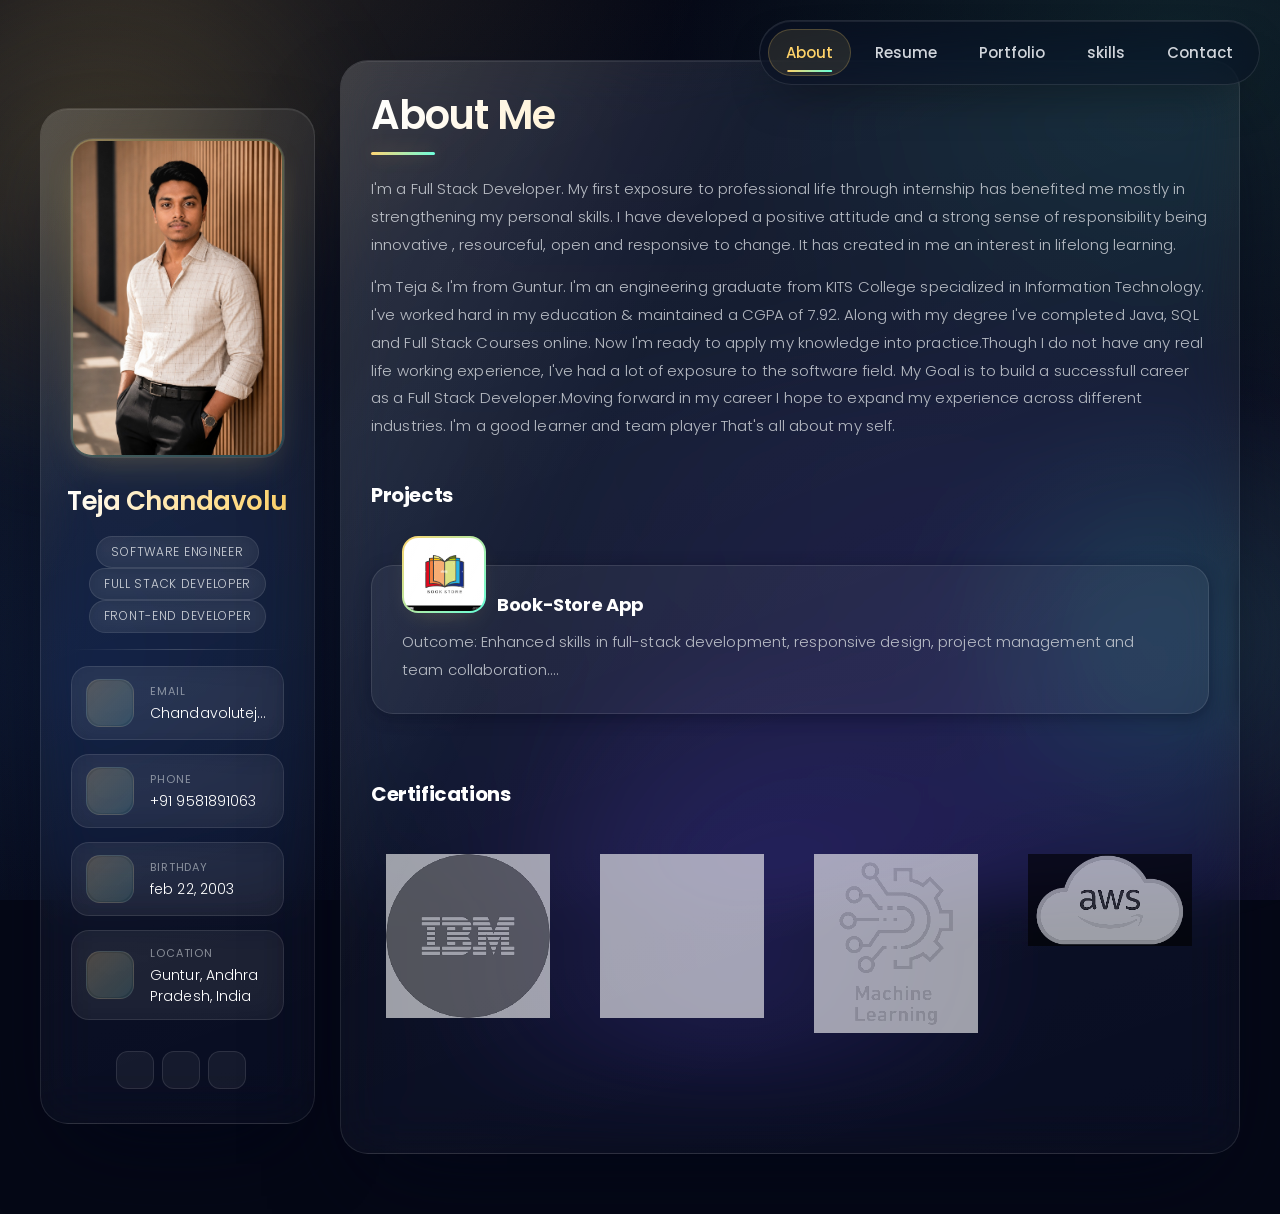
==== commit 90b4f676: "Redesign portfolio UI and update profile image" ====
--- a/index.html
+++ b/index.html
@@ -49,7 +49,7 @@
       <div class="sidebar-info">
 
         <figure class="avatar-box">
-          <img src="./assets/images/Tej-removebg-preview.png" alt="Teja Chandavolu" width="80">
+          <img src="./assets/images/Teja.jpeg" alt="Teja Chandavolu" width="80">
         </figure>
 
         <div class="info-content">
--- a/assets/css/style.css
+++ b/assets/css/style.css
@@ -1873,4 +1873,747 @@
 
   .timeline-text { max-width: 700px; }
 
-}+}
+
+/*-----------------------------------*\
+  #PREMIUM REDESIGN LAYER v2
+  Pure CSS. No HTML/JS changes required.
+\*-----------------------------------*/
+
+:root {
+  --pm-bg-0: #050816;
+  --pm-bg-1: #0b1120;
+  --pm-bg-2: #111827;
+  --pm-accent: #ffd369;
+  --pm-accent-2: #64ffda;
+  --pm-text: #ffffff;
+  --pm-text-2: #d1d5db;
+  --pm-glass: rgba(255, 255, 255, 0.05);
+  --pm-glass-2: rgba(255, 255, 255, 0.08);
+  --pm-stroke: rgba(255, 255, 255, 0.10);
+  --pm-stroke-2: rgba(255, 255, 255, 0.18);
+  --pm-glow: rgba(255, 211, 105, 0.25);
+  --pm-glow-2: rgba(100, 255, 218, 0.20);
+
+  --pm-r-sm: 18px;
+  --pm-r-md: 22px;
+  --pm-r-lg: 28px;
+
+  --pm-ease: cubic-bezier(0.16, 1, 0.3, 1);
+  --pm-t: 0.35s cubic-bezier(0.16, 1, 0.3, 1);
+
+  --pm-shadow-sm: 0 4px 16px rgba(2, 6, 23, 0.35);
+  --pm-shadow-md: 0 18px 40px -18px rgba(2, 6, 23, 0.85);
+  --pm-shadow-lg: 0 40px 90px -30px rgba(2, 6, 23, 0.9);
+
+  --pm-text-gradient: linear-gradient(100deg, #ffffff 0%, #ffe7ae 45%, var(--pm-accent) 100%);
+
+  /* re-map legacy tokens so untouched rules inherit the new system */
+  --orange-yellow-crayola: var(--pm-accent);
+  --vegas-gold: #e2b95c;
+  --light-gray: var(--pm-text-2);
+  --light-gray-70: rgba(209, 213, 219, 0.72);
+  --white-1: var(--pm-text);
+  --white-2: #f5f7fa;
+  --jet: rgba(255, 255, 255, 0.12);
+  --onyx: rgba(255, 255, 255, 0.06);
+  --eerie-black-1: rgba(255, 255, 255, 0.045);
+  --eerie-black-2: rgba(255, 255, 255, 0.03);
+  --smoky-black: var(--pm-bg-0);
+  --text-gradient-yellow: var(--pm-text-gradient);
+  --border-gradient-onyx: linear-gradient(to bottom right, rgba(255,255,255,0.22) 0%, rgba(255,255,255,0) 55%);
+  --bg-gradient-onyx: linear-gradient(to bottom right, rgba(255,255,255,0.07), rgba(255,255,255,0.02));
+  --bg-gradient-jet: linear-gradient(to bottom right, rgba(255,255,255,0.08), rgba(255,255,255,0.02));
+  --bg-gradient-yellow-1: linear-gradient(135deg, var(--pm-accent), #ffb648);
+  --bg-gradient-yellow-2: linear-gradient(135deg, rgba(255,211,105,0.22), rgba(100,255,218,0.06));
+  --shadow-1: var(--pm-shadow-sm);
+  --shadow-2: var(--pm-shadow-md);
+  --shadow-3: var(--pm-shadow-md);
+  --shadow-4: var(--pm-shadow-lg);
+  --shadow-5: var(--pm-shadow-lg);
+  --transition-1: var(--pm-t);
+  --transition-2: 0.5s var(--pm-ease);
+}
+
+*, *::before, *::after { -webkit-font-smoothing: antialiased; }
+
+html { scroll-behavior: smooth; }
+
+/*--- BACKGROUND: layered lighting, blobs, noise ---*/
+
+body {
+  background-color: var(--pm-bg-0);
+  color: var(--pm-text-2);
+  letter-spacing: 0.1px;
+  position: relative;
+  overflow-x: hidden;
+  background-image:
+    radial-gradient(58rem 40rem at 12% -8%, rgba(255, 211, 105, 0.14), transparent 60%),
+    radial-gradient(52rem 38rem at 92% 4%, rgba(100, 255, 218, 0.10), transparent 62%),
+    radial-gradient(60rem 50rem at 78% 88%, rgba(124, 92, 255, 0.14), transparent 65%),
+    radial-gradient(46rem 40rem at 6% 76%, rgba(56, 130, 246, 0.10), transparent 62%),
+    linear-gradient(180deg, var(--pm-bg-0) 0%, var(--pm-bg-1) 48%, var(--pm-bg-0) 100%);
+  background-attachment: fixed;
+}
+
+body::before {
+  content: "";
+  position: fixed;
+  inset: -20%;
+  z-index: -3;
+  pointer-events: none;
+  background:
+    radial-gradient(28rem 28rem at 20% 30%, rgba(255, 211, 105, 0.18), transparent 65%),
+    radial-gradient(24rem 24rem at 80% 65%, rgba(100, 255, 218, 0.14), transparent 65%),
+    radial-gradient(30rem 30rem at 55% 90%, rgba(129, 102, 255, 0.16), transparent 65%);
+  filter: blur(40px);
+  animation: pm-drift 26s var(--pm-ease) infinite alternate;
+}
+
+body::after {
+  content: "";
+  position: fixed;
+  inset: 0;
+  z-index: -2;
+  pointer-events: none;
+  opacity: 0.05;
+  mix-blend-mode: overlay;
+  background-image: url("data:image/svg+xml,%3Csvg xmlns='http://www.w3.org/2000/svg' width='160' height='160'%3E%3Cfilter id='n'%3E%3CfeTurbulence type='fractalNoise' baseFrequency='0.85' numOctaves='3'/%3E%3C/filter%3E%3Crect width='160' height='160' filter='url(%23n)'/%3E%3C/svg%3E");
+}
+
+@keyframes pm-drift {
+  0%   { transform: translate3d(0, 0, 0) scale(1); }
+  50%  { transform: translate3d(2.5%, -2%, 0) scale(1.06); }
+  100% { transform: translate3d(-2%, 2.5%, 0) scale(1.02); }
+}
+
+main {
+  position: relative;
+  z-index: 1;
+}
+
+/*--- SCROLLBARS ---*/
+
+body::-webkit-scrollbar { width: 10px; }
+body::-webkit-scrollbar-track { background: rgba(255,255,255,0.03); border: none; }
+body::-webkit-scrollbar-thumb {
+  border: 2px solid transparent;
+  background: linear-gradient(180deg, var(--pm-accent), #ff9f45) padding-box;
+  border-radius: 20px;
+}
+body::-webkit-scrollbar-thumb:hover { background: linear-gradient(180deg, #fff0c8, var(--pm-accent)) padding-box; }
+body::-webkit-scrollbar-button { height: 10px; }
+
+.has-scrollbar::-webkit-scrollbar { height: 6px; }
+.has-scrollbar::-webkit-scrollbar-track { background: rgba(255,255,255,0.04); border-radius: 20px; outline: none; }
+.has-scrollbar::-webkit-scrollbar-thumb { background: linear-gradient(90deg, var(--pm-accent), var(--pm-accent-2)); border-radius: 20px; }
+
+::selection { background: var(--pm-accent); color: #0b1120; }
+:focus-visible { outline: 2px solid var(--pm-accent); outline-offset: 3px; }
+
+/*--- GLASS SURFACES ---*/
+
+.sidebar,
+article {
+  background: linear-gradient(160deg, rgba(255,255,255,0.075), rgba(255,255,255,0.025));
+  border: 1px solid var(--pm-stroke);
+  border-radius: var(--pm-r-lg);
+  box-shadow: var(--pm-shadow-lg), inset 0 1px 0 rgba(255,255,255,0.08);
+  backdrop-filter: blur(26px) saturate(150%);
+  position: relative;
+  overflow: hidden;
+  z-index: 1;
+  transition: box-shadow var(--pm-t), transform var(--pm-t);
+}
+
+.sidebar::after,
+article::after {
+  content: "";
+  position: absolute;
+  inset: 0;
+  border-radius: inherit;
+  pointer-events: none;
+  background: linear-gradient(115deg, rgba(255,255,255,0.10) 0%, rgba(255,255,255,0) 32%);
+}
+
+.sidebar { padding: 18px; }
+
+/*--- SIDEBAR ---*/
+
+.avatar-box {
+  background: linear-gradient(135deg, rgba(255,211,105,0.35), rgba(100,255,218,0.20));
+  border-radius: var(--pm-r-md);
+  padding: 2px;
+  box-shadow: 0 0 0 1px rgba(255,255,255,0.10), 0 14px 34px -12px var(--pm-glow);
+  transition: transform var(--pm-t), box-shadow var(--pm-t);
+}
+.avatar-box:hover { transform: translateY(-3px) scale(1.02); box-shadow: 0 0 0 1px rgba(255,255,255,0.16), 0 22px 46px -14px var(--pm-glow); }
+.avatar-box img { border-radius: calc(var(--pm-r-md) - 3px); width: 100%; display: block; }
+
+.info-content .name {
+  color: var(--pm-text);
+  font-weight: 600;
+  letter-spacing: -0.02em;
+  background: var(--pm-text-gradient);
+  -webkit-background-clip: text;
+  background-clip: text;
+  -webkit-text-fill-color: transparent;
+}
+
+.info-content .title {
+  background: rgba(255,255,255,0.06);
+  border: 1px solid var(--pm-stroke);
+  border-radius: 999px;
+  padding: 4px 14px;
+  font-size: var(--fs-8);
+  letter-spacing: 0.06em;
+  text-transform: uppercase;
+  color: var(--pm-text-2);
+  backdrop-filter: blur(10px);
+  width: max-content;
+}
+
+.info_more-btn {
+  border-radius: 0 var(--pm-r-sm) 0 var(--pm-r-md);
+  background: linear-gradient(135deg, rgba(255,211,105,0.22), rgba(100,255,218,0.10));
+  border: 1px solid var(--pm-stroke);
+  box-shadow: var(--pm-shadow-sm);
+  transition: var(--pm-t);
+}
+.info_more-btn::before { background: linear-gradient(135deg, var(--pm-accent), #ffb648); }
+.info_more-btn:hover { transform: translateY(-1px); box-shadow: 0 12px 28px -12px var(--pm-glow); }
+.info_more-btn ion-icon { color: var(--pm-accent); transition: var(--pm-t); }
+.info_more-btn:hover ion-icon { transform: rotate(180deg) scale(1.1); }
+
+.separator {
+  background: linear-gradient(90deg, transparent, var(--pm-stroke-2), transparent);
+  height: 1px;
+  margin: 16px 0;
+}
+
+.contacts-list { gap: 14px; }
+
+.contact-item {
+  border: 1px solid var(--pm-stroke);
+  background: var(--pm-glass);
+  border-radius: var(--pm-r-sm);
+  padding: 12px 14px;
+  backdrop-filter: blur(14px);
+  transition: transform var(--pm-t), border-color var(--pm-t), background var(--pm-t), box-shadow var(--pm-t);
+}
+.contact-item:hover {
+  transform: translateY(-2px);
+  border-color: rgba(255,211,105,0.35);
+  background: var(--pm-glass-2);
+  box-shadow: 0 14px 30px -18px var(--pm-glow);
+}
+
+.icon-box {
+  background: linear-gradient(135deg, rgba(255,211,105,0.18), rgba(100,255,218,0.10));
+  border: 1px solid var(--pm-stroke);
+  border-radius: 14px;
+  box-shadow: none;
+  transition: var(--pm-t);
+}
+.icon-box ion-icon { color: var(--pm-accent); transition: var(--pm-t); }
+.contact-item:hover .icon-box { transform: rotate(-8deg) scale(1.08); box-shadow: 0 0 22px -6px var(--pm-glow); }
+.contact-item:hover .icon-box ion-icon { color: #fff2d0; }
+
+.contact-info { max-width: 100%; overflow: hidden; }
+.contact-info :is(.contact-link, time, address) {
+  color: var(--pm-text);
+  transition: color var(--pm-t);
+}
+.contact-info .contact-link:hover { color: var(--pm-accent); }
+.contact-title { color: rgba(209,213,219,0.6); letter-spacing: 0.08em; text-transform: uppercase; font-size: 11px; }
+
+.social-list { gap: 8px; padding-bottom: 4px; }
+.social-item .social-link {
+  color: var(--pm-text-2);
+  font-size: 18px;
+  display: grid;
+  place-items: center;
+  width: 38px;
+  height: 38px;
+  border-radius: 12px;
+  border: 1px solid var(--pm-stroke);
+  background: var(--pm-glass);
+  transition: var(--pm-t);
+}
+.social-item .social-link:hover {
+  color: #0b1120;
+  background: linear-gradient(135deg, var(--pm-accent), #ffb648);
+  transform: translateY(-3px) rotate(-6deg) scale(1.06);
+  box-shadow: 0 14px 26px -12px var(--pm-glow);
+}
+
+/*--- NAVBAR: floating glass pill ---*/
+
+.navbar {
+  background: rgba(11, 17, 32, 0.62);
+  backdrop-filter: blur(22px) saturate(160%);
+  border: 1px solid var(--pm-stroke);
+  border-radius: var(--pm-r-md) var(--pm-r-md) 0 0;
+  box-shadow: 0 -12px 40px -18px rgba(0,0,0,0.9);
+  z-index: 20;
+}
+
+.navbar-list { gap: 6px; padding: 6px 8px; }
+
+.navbar-link {
+  color: var(--pm-text-2);
+  position: relative;
+  padding: 10px 14px;
+  border-radius: 999px;
+  transition: color var(--pm-t), background var(--pm-t), transform var(--pm-t);
+}
+.navbar-link::after {
+  content: "";
+  position: absolute;
+  left: 50%;
+  bottom: 4px;
+  height: 2px;
+  width: 0;
+  border-radius: 2px;
+  transform: translateX(-50%);
+  background: linear-gradient(90deg, var(--pm-accent), var(--pm-accent-2));
+  transition: width var(--pm-t);
+}
+.navbar-link:hover { color: var(--pm-text); background: rgba(255,255,255,0.05); }
+.navbar-link:hover::after { width: 55%; }
+.navbar-link.active {
+  color: var(--pm-accent);
+  background: rgba(255, 211, 105, 0.10);
+  box-shadow: inset 0 0 0 1px rgba(255,211,105,0.22);
+}
+.navbar-link.active::after { width: 55%; }
+
+/*--- TYPOGRAPHY & HEADINGS ---*/
+
+.h2, .h3, .h4, .h5 { color: var(--pm-text); letter-spacing: -0.02em; }
+.h2 { font-size: 30px; line-height: 1.2; }
+.h3 { font-size: 20px; }
+
+.article-title {
+  position: relative;
+  padding-bottom: 16px;
+  font-weight: 600;
+  letter-spacing: -0.03em;
+  background: var(--pm-text-gradient);
+  -webkit-background-clip: text;
+  background-clip: text;
+  -webkit-text-fill-color: transparent;
+}
+.article-title::after {
+  width: 64px;
+  height: 3px;
+  border-radius: 3px;
+  background: linear-gradient(90deg, var(--pm-accent), var(--pm-accent-2));
+  box-shadow: 0 0 18px var(--pm-glow);
+  animation: pm-underline 1s var(--pm-ease) both;
+}
+@keyframes pm-underline { from { width: 0; opacity: 0; } to { width: 64px; opacity: 1; } }
+
+.h3.service-item-title,
+.h3.timeline-item-title,
+.h3.project-title,
+.h4 { color: var(--pm-text); }
+
+p, .about-text p, .service-item-text, .timeline-text, .testimonials-text {
+  color: rgba(209, 213, 219, 0.85);
+  line-height: 1.85;
+  font-size: 15px;
+}
+
+a { transition: var(--pm-t); }
+
+/*--- SECTION REVEAL ---*/
+
+article.active {
+  animation: pm-fade-up 0.55s var(--pm-ease) both;
+}
+article.active .article-title { animation: pm-fade-up 0.5s var(--pm-ease) both; }
+article.active section:nth-of-type(1) { animation: pm-fade-up 0.55s var(--pm-ease) 0.05s both; }
+article.active section:nth-of-type(2) { animation: pm-fade-up 0.55s var(--pm-ease) 0.12s both; }
+article.active section:nth-of-type(3) { animation: pm-fade-up 0.55s var(--pm-ease) 0.19s both; }
+article.active section:nth-of-type(4) { animation: pm-fade-up 0.55s var(--pm-ease) 0.26s both; }
+
+@keyframes pm-fade-up {
+  from { opacity: 0; transform: translateY(18px); }
+  to { opacity: 1; transform: translateY(0); }
+}
+
+/*--- ABOUT / SERVICE CARDS ---*/
+
+.service-item {
+  position: relative;
+  background: var(--pm-glass);
+  border: 1px solid var(--pm-stroke);
+  border-radius: var(--pm-r-md);
+  box-shadow: var(--pm-shadow-sm);
+  backdrop-filter: blur(16px);
+  padding: 22px;
+  overflow: hidden;
+  transition: transform var(--pm-t), border-color var(--pm-t), box-shadow var(--pm-t), background var(--pm-t);
+}
+.service-item::before { display: none; }
+.service-item::after {
+  content: "";
+  position: absolute;
+  inset: -1px;
+  border-radius: inherit;
+  padding: 1px;
+  background: linear-gradient(135deg, rgba(255,211,105,0.6), rgba(100,255,218,0.35), transparent 70%);
+  -webkit-mask: linear-gradient(#000 0 0) content-box, linear-gradient(#000 0 0);
+  mask: linear-gradient(#000 0 0) content-box, linear-gradient(#000 0 0);
+  -webkit-mask-composite: xor;
+  mask-composite: exclude;
+  opacity: 0;
+  transition: opacity var(--pm-t);
+  pointer-events: none;
+}
+.service-item:hover {
+  transform: translateY(-6px);
+  background: var(--pm-glass-2);
+  box-shadow: var(--pm-shadow-md), 0 0 40px -22px var(--pm-glow);
+}
+.service-item:hover::after { opacity: 1; }
+.service-icon-box { transition: var(--pm-t); }
+.service-item:hover .service-icon-box { transform: translateY(-2px) scale(1.08) rotate(-6deg); filter: drop-shadow(0 0 12px var(--pm-glow)); }
+
+.services-list div {
+  background: var(--pm-glass);
+  border: 1px solid var(--pm-stroke);
+  border-radius: var(--pm-r-md);
+  backdrop-filter: blur(14px);
+  transition: var(--pm-t);
+}
+.services-list div:hover {
+  transform: translateY(-5px);
+  border-color: rgba(255,211,105,0.35);
+  box-shadow: var(--pm-shadow-md), 0 0 36px -22px var(--pm-glow);
+}
+.services-list div i { color: var(--pm-accent); transition: var(--pm-t); }
+.services-list div:hover i { transform: scale(1.12) rotate(-8deg); }
+.services-list div a { color: var(--pm-text); }
+
+/*--- TESTIMONIALS / CLIENTS ---*/
+
+.testimonials-item { min-width: 100%; }
+.content-card {
+  background: var(--pm-glass);
+  border: 1px solid var(--pm-stroke);
+  border-radius: var(--pm-r-md);
+  box-shadow: var(--pm-shadow-sm);
+  backdrop-filter: blur(16px);
+  transition: transform var(--pm-t), box-shadow var(--pm-t), border-color var(--pm-t);
+}
+.content-card::before { display: none; }
+.content-card:hover {
+  transform: translateY(-5px);
+  border-color: rgba(255,211,105,0.30);
+  box-shadow: var(--pm-shadow-md), 0 0 36px -24px var(--pm-glow);
+}
+.testimonials-avatar-box {
+  background: linear-gradient(135deg, var(--pm-accent), var(--pm-accent-2));
+  border-radius: 16px;
+  padding: 2px;
+  box-shadow: 0 10px 24px -12px var(--pm-glow);
+}
+.testimonials-avatar-box img { border-radius: 14px; }
+
+.clients-item img { filter: grayscale(1) brightness(1.4); opacity: 0.6; transition: var(--pm-t); }
+.clients-item img:hover { filter: none; opacity: 1; transform: scale(1.06); }
+
+/*--- MODAL ---*/
+
+.overlay { background: rgba(2, 6, 23, 0.72); backdrop-filter: blur(8px); }
+.testimonials-modal {
+  background: rgba(17, 24, 39, 0.82);
+  border: 1px solid var(--pm-stroke);
+  border-radius: var(--pm-r-lg);
+  box-shadow: var(--pm-shadow-lg);
+  backdrop-filter: blur(26px) saturate(150%);
+}
+.modal-avatar-box {
+  background: linear-gradient(135deg, var(--pm-accent), var(--pm-accent-2));
+  border-radius: 18px;
+  padding: 2px;
+}
+.modal-close-btn { border-radius: 12px; background: rgba(255,255,255,0.06); transition: var(--pm-t); }
+.modal-close-btn:hover { background: rgba(255,255,255,0.14); transform: rotate(90deg); }
+
+/*--- TIMELINE ---*/
+
+.timeline .title-wrapper { gap: 14px; }
+.timeline-list { margin-left: 45px; }
+
+.timeline-item:not(:last-child)::before {
+  background: linear-gradient(180deg, var(--pm-accent), rgba(100,255,218,0.35), transparent);
+  width: 2px;
+  left: -26px;
+}
+.timeline-item::after {
+  width: 10px;
+  height: 10px;
+  left: -32px;
+  background: var(--pm-accent);
+  box-shadow: 0 0 0 4px rgba(255,211,105,0.14), 0 0 18px var(--pm-glow);
+  animation: pm-pulse 2.6s var(--pm-ease) infinite;
+}
+@keyframes pm-pulse {
+  0%, 100% { box-shadow: 0 0 0 4px rgba(255,211,105,0.14), 0 0 16px var(--pm-glow); }
+  50% { box-shadow: 0 0 0 7px rgba(255,211,105,0.06), 0 0 26px var(--pm-glow); }
+}
+.timeline-item-title { color: var(--pm-text); letter-spacing: -0.01em; }
+.timeline-list span { color: var(--pm-accent); font-weight: 500; letter-spacing: 0.04em; }
+.timeline-item {
+  border-radius: var(--pm-r-sm);
+  transition: var(--pm-t);
+}
+.timeline-item:hover { transform: translateX(4px); }
+
+/*--- SKILLS ---*/
+
+.skills-list.content-card { padding: 22px; }
+.skills-item:not(:last-child) { margin-bottom: 18px; }
+.skill .title-wrapper { margin-bottom: 10px; }
+.skill .title-wrapper data { color: var(--pm-accent); font-weight: 500; }
+.skill-progress-bg {
+  background: rgba(255,255,255,0.07);
+  border-radius: 999px;
+  height: 8px;
+  overflow: hidden;
+  box-shadow: inset 0 1px 2px rgba(0,0,0,0.4);
+}
+.skill-progress-fill {
+  height: 8px;
+  border-radius: 999px;
+  background: linear-gradient(90deg, var(--pm-accent), var(--pm-accent-2));
+  box-shadow: 0 0 16px var(--pm-glow);
+  position: relative;
+  transition: width 1.2s var(--pm-ease);
+  animation: pm-grow 1.2s var(--pm-ease) both;
+}
+.skill-progress-fill::after {
+  content: "";
+  position: absolute;
+  inset: 0;
+  border-radius: inherit;
+  background: linear-gradient(90deg, transparent, rgba(255,255,255,0.45), transparent);
+  transform: translateX(-100%);
+  animation: pm-shine 2.8s var(--pm-ease) infinite;
+}
+@keyframes pm-grow { from { transform: scaleX(0); transform-origin: left; } to { transform: scaleX(1); } }
+@keyframes pm-shine { 0% { transform: translateX(-100%); } 60%, 100% { transform: translateX(100%); } }
+
+/*--- PORTFOLIO FILTER ---*/
+
+.filter-item button {
+  color: var(--pm-text-2);
+  padding: 6px 14px;
+  border-radius: 999px;
+  transition: var(--pm-t);
+}
+.filter-item button:hover { color: var(--pm-text); background: rgba(255,255,255,0.06); }
+.filter-item button.active { color: #0b1120; background: linear-gradient(135deg, var(--pm-accent), #ffb648); box-shadow: 0 10px 24px -14px var(--pm-glow); }
+
+.filter-select {
+  background: var(--pm-glass);
+  border: 1px solid var(--pm-stroke);
+  border-radius: 14px;
+  color: var(--pm-text);
+  backdrop-filter: blur(14px);
+  transition: var(--pm-t);
+}
+.filter-select:hover { border-color: rgba(255,211,105,0.35); }
+.select-list {
+  background: rgba(17,24,39,0.92);
+  border: 1px solid var(--pm-stroke);
+  border-radius: 14px;
+  backdrop-filter: blur(18px);
+  box-shadow: var(--pm-shadow-md);
+}
+.select-item button { border-radius: 10px; transition: var(--pm-t); }
+.select-item button:hover { background: rgba(255,255,255,0.08); color: var(--pm-accent); }
+
+/*--- PROJECT CARDS ---*/
+
+.project-item > a {
+  display: block;
+  position: relative;
+  padding: 10px;
+  border-radius: var(--pm-r-md);
+  border: 1px solid var(--pm-stroke);
+  background: var(--pm-glass);
+  backdrop-filter: blur(16px);
+  box-shadow: var(--pm-shadow-sm);
+  transition: transform var(--pm-t), box-shadow var(--pm-t), border-color var(--pm-t), background var(--pm-t);
+}
+.project-item > a::after {
+  content: "";
+  position: absolute;
+  inset: -1px;
+  border-radius: inherit;
+  padding: 1px;
+  background: linear-gradient(135deg, var(--pm-accent), var(--pm-accent-2), transparent 75%);
+  -webkit-mask: linear-gradient(#000 0 0) content-box, linear-gradient(#000 0 0);
+  mask: linear-gradient(#000 0 0) content-box, linear-gradient(#000 0 0);
+  -webkit-mask-composite: xor;
+  mask-composite: exclude;
+  opacity: 0;
+  transition: opacity var(--pm-t);
+  pointer-events: none;
+}
+.project-item > a:hover {
+  transform: translateY(-8px);
+  background: var(--pm-glass-2);
+  box-shadow: var(--pm-shadow-lg), 0 0 48px -24px var(--pm-glow);
+}
+.project-item > a:hover::after { opacity: 1; }
+
+.project-img {
+  border-radius: var(--pm-r-sm);
+  overflow: hidden;
+  box-shadow: var(--pm-shadow-sm);
+}
+.project-img::before { background: linear-gradient(180deg, rgba(5,8,22,0) 20%, rgba(5,8,22,0.65) 100%); }
+.project-img img { transition: transform 0.6s var(--pm-ease), filter var(--pm-t); }
+.project-item > a:hover img { transform: scale(1.12); filter: brightness(1.08) saturate(1.08); }
+
+.project-item-icon-box {
+  background: rgba(255, 211, 105, 0.9);
+  color: #0b1120;
+  border-radius: 14px;
+  backdrop-filter: blur(6px);
+  box-shadow: 0 12px 30px -14px var(--pm-glow);
+  transition: var(--pm-t);
+}
+.project-item > a:hover .project-item-icon-box { transform: translate(-50%, -50%) scale(1.05); }
+.project-item-icon-box ion-icon { color: #0b1120; }
+
+.project-title { color: var(--pm-text); letter-spacing: -0.01em; }
+.project-category { color: rgba(209,213,219,0.7); }
+
+/*--- BLOG ---*/
+
+.blog-banner-box { border-radius: var(--pm-r-sm); overflow: hidden; }
+.blog-content { padding: 18px 4px 4px; }
+
+/*--- CONTACT ---*/
+
+.mapbox {
+  border-radius: var(--pm-r-md);
+  border: 1px solid var(--pm-stroke);
+  overflow: hidden;
+  box-shadow: var(--pm-shadow-md);
+}
+.mapbox iframe { filter: grayscale(1) invert(0.9) contrast(0.85); transition: filter var(--pm-t); }
+.mapbox:hover iframe { filter: grayscale(0.2) invert(0.88) contrast(0.9); }
+
+.form-title { color: var(--pm-text); }
+
+.form-input {
+  background: var(--pm-glass);
+  border: 1px solid var(--pm-stroke);
+  border-radius: var(--pm-r-sm);
+  color: var(--pm-text);
+  padding: 14px 16px;
+  backdrop-filter: blur(14px);
+  transition: border-color var(--pm-t), box-shadow var(--pm-t), background var(--pm-t), transform var(--pm-t);
+}
+.form-input::placeholder { color: rgba(209,213,219,0.45); font-weight: 400; }
+.form-input:hover { border-color: rgba(255,255,255,0.20); }
+.form-input:focus {
+  border-color: rgba(255,211,105,0.55);
+  background: var(--pm-glass-2);
+  box-shadow: 0 0 0 4px rgba(255,211,105,0.12), 0 0 30px -14px var(--pm-glow);
+  transform: translateY(-1px);
+}
+.form-input:focus:invalid { border-color: #f87171; box-shadow: 0 0 0 4px rgba(248,113,113,0.12); }
+textarea.form-input { min-height: 120px; }
+
+.form-btn {
+  position: relative;
+  overflow: hidden;
+  border-radius: var(--pm-r-sm);
+  border: 1px solid rgba(255,211,105,0.35);
+  background: linear-gradient(135deg, rgba(255,211,105,0.20), rgba(100,255,218,0.10));
+  color: var(--pm-accent);
+  padding: 14px 22px;
+  box-shadow: var(--pm-shadow-sm);
+  transition: transform var(--pm-t), box-shadow var(--pm-t), color var(--pm-t);
+}
+.form-btn::before { display: none; }
+.form-btn::after {
+  content: "";
+  position: absolute;
+  inset: 0;
+  background: radial-gradient(circle at var(--x, 50%) var(--y, 50%), rgba(255,255,255,0.35), transparent 55%);
+  opacity: 0;
+  transition: opacity 0.5s var(--pm-ease);
+  pointer-events: none;
+}
+.form-btn:hover {
+  transform: translateY(-3px);
+  color: #0b1120;
+  background: linear-gradient(135deg, var(--pm-accent), #ffb648);
+  box-shadow: 0 20px 40px -18px var(--pm-glow);
+}
+.form-btn:hover::after { opacity: 1; }
+.form-btn:active { transform: translateY(0) scale(0.985); }
+.form-btn ion-icon { transition: var(--pm-t); }
+.form-btn:hover ion-icon { transform: translateX(3px) scale(1.1); color: #0b1120; }
+.form-btn:disabled { opacity: 0.5; border-color: var(--pm-stroke); background: var(--pm-glass); color: var(--pm-text-2); }
+.form-btn:disabled:hover { transform: none; box-shadow: var(--pm-shadow-sm); }
+
+/*--- ICONS & LINKS ---*/
+
+ion-icon { transition: var(--pm-t); }
+a:hover ion-icon { transform: scale(1.08); }
+
+/*--- MOTION SAFETY ---*/
+
+@media (prefers-reduced-motion: reduce) {
+  *, *::before, *::after {
+    animation-duration: 0.001ms !important;
+    animation-iteration-count: 1 !important;
+    transition-duration: 0.01ms !important;
+    scroll-behavior: auto !important;
+  }
+}
+
+/*--- RESPONSIVE POLISH ---*/
+
+@media (min-width: 580px) {
+  .sidebar, article { padding: 30px; border-radius: var(--pm-r-lg); }
+  .article-title { font-size: 32px; }
+}
+
+@media (min-width: 768px) {
+  .article-title { font-size: 36px; }
+  .navbar-link { padding: 12px 18px; }
+}
+
+@media (min-width: 1024px) {
+  .navbar {
+    position: fixed;
+    bottom: auto;
+    top: 20px;
+    left: auto;
+    right: 20px;
+    width: max-content;
+    border-radius: 999px;
+    padding: 4px;
+    background: rgba(11, 17, 32, 0.55);
+    box-shadow: 0 20px 50px -24px rgba(0,0,0,0.9), inset 0 1px 0 rgba(255,255,255,0.08);
+  }
+  .navbar-list { padding: 4px; }
+  .navbar-link { border-radius: 999px; }
+  .sidebar { position: sticky; top: 100px; }
+  .article-title { font-size: 40px; }
+}
+
+@media (min-width: 1250px) {
+  .sidebar { top: 108px; }
+}
--- a/assets/css/style.css
+++ b/assets/css/style.css
@@ -1873,4 +1873,747 @@
 
   .timeline-text { max-width: 700px; }
 
-}+}
+
+/*-----------------------------------*\
+  #PREMIUM REDESIGN LAYER v2
+  Pure CSS. No HTML/JS changes required.
+\*-----------------------------------*/
+
+:root {
+  --pm-bg-0: #050816;
+  --pm-bg-1: #0b1120;
+  --pm-bg-2: #111827;
+  --pm-accent: #ffd369;
+  --pm-accent-2: #64ffda;
+  --pm-text: #ffffff;
+  --pm-text-2: #d1d5db;
+  --pm-glass: rgba(255, 255, 255, 0.05);
+  --pm-glass-2: rgba(255, 255, 255, 0.08);
+  --pm-stroke: rgba(255, 255, 255, 0.10);
+  --pm-stroke-2: rgba(255, 255, 255, 0.18);
+  --pm-glow: rgba(255, 211, 105, 0.25);
+  --pm-glow-2: rgba(100, 255, 218, 0.20);
+
+  --pm-r-sm: 18px;
+  --pm-r-md: 22px;
+  --pm-r-lg: 28px;
+
+  --pm-ease: cubic-bezier(0.16, 1, 0.3, 1);
+  --pm-t: 0.35s cubic-bezier(0.16, 1, 0.3, 1);
+
+  --pm-shadow-sm: 0 4px 16px rgba(2, 6, 23, 0.35);
+  --pm-shadow-md: 0 18px 40px -18px rgba(2, 6, 23, 0.85);
+  --pm-shadow-lg: 0 40px 90px -30px rgba(2, 6, 23, 0.9);
+
+  --pm-text-gradient: linear-gradient(100deg, #ffffff 0%, #ffe7ae 45%, var(--pm-accent) 100%);
+
+  /* re-map legacy tokens so untouched rules inherit the new system */
+  --orange-yellow-crayola: var(--pm-accent);
+  --vegas-gold: #e2b95c;
+  --light-gray: var(--pm-text-2);
+  --light-gray-70: rgba(209, 213, 219, 0.72);
+  --white-1: var(--pm-text);
+  --white-2: #f5f7fa;
+  --jet: rgba(255, 255, 255, 0.12);
+  --onyx: rgba(255, 255, 255, 0.06);
+  --eerie-black-1: rgba(255, 255, 255, 0.045);
+  --eerie-black-2: rgba(255, 255, 255, 0.03);
+  --smoky-black: var(--pm-bg-0);
+  --text-gradient-yellow: var(--pm-text-gradient);
+  --border-gradient-onyx: linear-gradient(to bottom right, rgba(255,255,255,0.22) 0%, rgba(255,255,255,0) 55%);
+  --bg-gradient-onyx: linear-gradient(to bottom right, rgba(255,255,255,0.07), rgba(255,255,255,0.02));
+  --bg-gradient-jet: linear-gradient(to bottom right, rgba(255,255,255,0.08), rgba(255,255,255,0.02));
+  --bg-gradient-yellow-1: linear-gradient(135deg, var(--pm-accent), #ffb648);
+  --bg-gradient-yellow-2: linear-gradient(135deg, rgba(255,211,105,0.22), rgba(100,255,218,0.06));
+  --shadow-1: var(--pm-shadow-sm);
+  --shadow-2: var(--pm-shadow-md);
+  --shadow-3: var(--pm-shadow-md);
+  --shadow-4: var(--pm-shadow-lg);
+  --shadow-5: var(--pm-shadow-lg);
+  --transition-1: var(--pm-t);
+  --transition-2: 0.5s var(--pm-ease);
+}
+
+*, *::before, *::after { -webkit-font-smoothing: antialiased; }
+
+html { scroll-behavior: smooth; }
+
+/*--- BACKGROUND: layered lighting, blobs, noise ---*/
+
+body {
+  background-color: var(--pm-bg-0);
+  color: var(--pm-text-2);
+  letter-spacing: 0.1px;
+  position: relative;
+  overflow-x: hidden;
+  background-image:
+    radial-gradient(58rem 40rem at 12% -8%, rgba(255, 211, 105, 0.14), transparent 60%),
+    radial-gradient(52rem 38rem at 92% 4%, rgba(100, 255, 218, 0.10), transparent 62%),
+    radial-gradient(60rem 50rem at 78% 88%, rgba(124, 92, 255, 0.14), transparent 65%),
+    radial-gradient(46rem 40rem at 6% 76%, rgba(56, 130, 246, 0.10), transparent 62%),
+    linear-gradient(180deg, var(--pm-bg-0) 0%, var(--pm-bg-1) 48%, var(--pm-bg-0) 100%);
+  background-attachment: fixed;
+}
+
+body::before {
+  content: "";
+  position: fixed;
+  inset: -20%;
+  z-index: -3;
+  pointer-events: none;
+  background:
+    radial-gradient(28rem 28rem at 20% 30%, rgba(255, 211, 105, 0.18), transparent 65%),
+    radial-gradient(24rem 24rem at 80% 65%, rgba(100, 255, 218, 0.14), transparent 65%),
+    radial-gradient(30rem 30rem at 55% 90%, rgba(129, 102, 255, 0.16), transparent 65%);
+  filter: blur(40px);
+  animation: pm-drift 26s var(--pm-ease) infinite alternate;
+}
+
+body::after {
+  content: "";
+  position: fixed;
+  inset: 0;
+  z-index: -2;
+  pointer-events: none;
+  opacity: 0.05;
+  mix-blend-mode: overlay;
+  background-image: url("data:image/svg+xml,%3Csvg xmlns='http://www.w3.org/2000/svg' width='160' height='160'%3E%3Cfilter id='n'%3E%3CfeTurbulence type='fractalNoise' baseFrequency='0.85' numOctaves='3'/%3E%3C/filter%3E%3Crect width='160' height='160' filter='url(%23n)'/%3E%3C/svg%3E");
+}
+
+@keyframes pm-drift {
+  0%   { transform: translate3d(0, 0, 0) scale(1); }
+  50%  { transform: translate3d(2.5%, -2%, 0) scale(1.06); }
+  100% { transform: translate3d(-2%, 2.5%, 0) scale(1.02); }
+}
+
+main {
+  position: relative;
+  z-index: 1;
+}
+
+/*--- SCROLLBARS ---*/
+
+body::-webkit-scrollbar { width: 10px; }
+body::-webkit-scrollbar-track { background: rgba(255,255,255,0.03); border: none; }
+body::-webkit-scrollbar-thumb {
+  border: 2px solid transparent;
+  background: linear-gradient(180deg, var(--pm-accent), #ff9f45) padding-box;
+  border-radius: 20px;
+}
+body::-webkit-scrollbar-thumb:hover { background: linear-gradient(180deg, #fff0c8, var(--pm-accent)) padding-box; }
+body::-webkit-scrollbar-button { height: 10px; }
+
+.has-scrollbar::-webkit-scrollbar { height: 6px; }
+.has-scrollbar::-webkit-scrollbar-track { background: rgba(255,255,255,0.04); border-radius: 20px; outline: none; }
+.has-scrollbar::-webkit-scrollbar-thumb { background: linear-gradient(90deg, var(--pm-accent), var(--pm-accent-2)); border-radius: 20px; }
+
+::selection { background: var(--pm-accent); color: #0b1120; }
+:focus-visible { outline: 2px solid var(--pm-accent); outline-offset: 3px; }
+
+/*--- GLASS SURFACES ---*/
+
+.sidebar,
+article {
+  background: linear-gradient(160deg, rgba(255,255,255,0.075), rgba(255,255,255,0.025));
+  border: 1px solid var(--pm-stroke);
+  border-radius: var(--pm-r-lg);
+  box-shadow: var(--pm-shadow-lg), inset 0 1px 0 rgba(255,255,255,0.08);
+  backdrop-filter: blur(26px) saturate(150%);
+  position: relative;
+  overflow: hidden;
+  z-index: 1;
+  transition: box-shadow var(--pm-t), transform var(--pm-t);
+}
+
+.sidebar::after,
+article::after {
+  content: "";
+  position: absolute;
+  inset: 0;
+  border-radius: inherit;
+  pointer-events: none;
+  background: linear-gradient(115deg, rgba(255,255,255,0.10) 0%, rgba(255,255,255,0) 32%);
+}
+
+.sidebar { padding: 18px; }
+
+/*--- SIDEBAR ---*/
+
+.avatar-box {
+  background: linear-gradient(135deg, rgba(255,211,105,0.35), rgba(100,255,218,0.20));
+  border-radius: var(--pm-r-md);
+  padding: 2px;
+  box-shadow: 0 0 0 1px rgba(255,255,255,0.10), 0 14px 34px -12px var(--pm-glow);
+  transition: transform var(--pm-t), box-shadow var(--pm-t);
+}
+.avatar-box:hover { transform: translateY(-3px) scale(1.02); box-shadow: 0 0 0 1px rgba(255,255,255,0.16), 0 22px 46px -14px var(--pm-glow); }
+.avatar-box img { border-radius: calc(var(--pm-r-md) - 3px); width: 100%; display: block; }
+
+.info-content .name {
+  color: var(--pm-text);
+  font-weight: 600;
+  letter-spacing: -0.02em;
+  background: var(--pm-text-gradient);
+  -webkit-background-clip: text;
+  background-clip: text;
+  -webkit-text-fill-color: transparent;
+}
+
+.info-content .title {
+  background: rgba(255,255,255,0.06);
+  border: 1px solid var(--pm-stroke);
+  border-radius: 999px;
+  padding: 4px 14px;
+  font-size: var(--fs-8);
+  letter-spacing: 0.06em;
+  text-transform: uppercase;
+  color: var(--pm-text-2);
+  backdrop-filter: blur(10px);
+  width: max-content;
+}
+
+.info_more-btn {
+  border-radius: 0 var(--pm-r-sm) 0 var(--pm-r-md);
+  background: linear-gradient(135deg, rgba(255,211,105,0.22), rgba(100,255,218,0.10));
+  border: 1px solid var(--pm-stroke);
+  box-shadow: var(--pm-shadow-sm);
+  transition: var(--pm-t);
+}
+.info_more-btn::before { background: linear-gradient(135deg, var(--pm-accent), #ffb648); }
+.info_more-btn:hover { transform: translateY(-1px); box-shadow: 0 12px 28px -12px var(--pm-glow); }
+.info_more-btn ion-icon { color: var(--pm-accent); transition: var(--pm-t); }
+.info_more-btn:hover ion-icon { transform: rotate(180deg) scale(1.1); }
+
+.separator {
+  background: linear-gradient(90deg, transparent, var(--pm-stroke-2), transparent);
+  height: 1px;
+  margin: 16px 0;
+}
+
+.contacts-list { gap: 14px; }
+
+.contact-item {
+  border: 1px solid var(--pm-stroke);
+  background: var(--pm-glass);
+  border-radius: var(--pm-r-sm);
+  padding: 12px 14px;
+  backdrop-filter: blur(14px);
+  transition: transform var(--pm-t), border-color var(--pm-t), background var(--pm-t), box-shadow var(--pm-t);
+}
+.contact-item:hover {
+  transform: translateY(-2px);
+  border-color: rgba(255,211,105,0.35);
+  background: var(--pm-glass-2);
+  box-shadow: 0 14px 30px -18px var(--pm-glow);
+}
+
+.icon-box {
+  background: linear-gradient(135deg, rgba(255,211,105,0.18), rgba(100,255,218,0.10));
+  border: 1px solid var(--pm-stroke);
+  border-radius: 14px;
+  box-shadow: none;
+  transition: var(--pm-t);
+}
+.icon-box ion-icon { color: var(--pm-accent); transition: var(--pm-t); }
+.contact-item:hover .icon-box { transform: rotate(-8deg) scale(1.08); box-shadow: 0 0 22px -6px var(--pm-glow); }
+.contact-item:hover .icon-box ion-icon { color: #fff2d0; }
+
+.contact-info { max-width: 100%; overflow: hidden; }
+.contact-info :is(.contact-link, time, address) {
+  color: var(--pm-text);
+  transition: color var(--pm-t);
+}
+.contact-info .contact-link:hover { color: var(--pm-accent); }
+.contact-title { color: rgba(209,213,219,0.6); letter-spacing: 0.08em; text-transform: uppercase; font-size: 11px; }
+
+.social-list { gap: 8px; padding-bottom: 4px; }
+.social-item .social-link {
+  color: var(--pm-text-2);
+  font-size: 18px;
+  display: grid;
+  place-items: center;
+  width: 38px;
+  height: 38px;
+  border-radius: 12px;
+  border: 1px solid var(--pm-stroke);
+  background: var(--pm-glass);
+  transition: var(--pm-t);
+}
+.social-item .social-link:hover {
+  color: #0b1120;
+  background: linear-gradient(135deg, var(--pm-accent), #ffb648);
+  transform: translateY(-3px) rotate(-6deg) scale(1.06);
+  box-shadow: 0 14px 26px -12px var(--pm-glow);
+}
+
+/*--- NAVBAR: floating glass pill ---*/
+
+.navbar {
+  background: rgba(11, 17, 32, 0.62);
+  backdrop-filter: blur(22px) saturate(160%);
+  border: 1px solid var(--pm-stroke);
+  border-radius: var(--pm-r-md) var(--pm-r-md) 0 0;
+  box-shadow: 0 -12px 40px -18px rgba(0,0,0,0.9);
+  z-index: 20;
+}
+
+.navbar-list { gap: 6px; padding: 6px 8px; }
+
+.navbar-link {
+  color: var(--pm-text-2);
+  position: relative;
+  padding: 10px 14px;
+  border-radius: 999px;
+  transition: color var(--pm-t), background var(--pm-t), transform var(--pm-t);
+}
+.navbar-link::after {
+  content: "";
+  position: absolute;
+  left: 50%;
+  bottom: 4px;
+  height: 2px;
+  width: 0;
+  border-radius: 2px;
+  transform: translateX(-50%);
+  background: linear-gradient(90deg, var(--pm-accent), var(--pm-accent-2));
+  transition: width var(--pm-t);
+}
+.navbar-link:hover { color: var(--pm-text); background: rgba(255,255,255,0.05); }
+.navbar-link:hover::after { width: 55%; }
+.navbar-link.active {
+  color: var(--pm-accent);
+  background: rgba(255, 211, 105, 0.10);
+  box-shadow: inset 0 0 0 1px rgba(255,211,105,0.22);
+}
+.navbar-link.active::after { width: 55%; }
+
+/*--- TYPOGRAPHY & HEADINGS ---*/
+
+.h2, .h3, .h4, .h5 { color: var(--pm-text); letter-spacing: -0.02em; }
+.h2 { font-size: 30px; line-height: 1.2; }
+.h3 { font-size: 20px; }
+
+.article-title {
+  position: relative;
+  padding-bottom: 16px;
+  font-weight: 600;
+  letter-spacing: -0.03em;
+  background: var(--pm-text-gradient);
+  -webkit-background-clip: text;
+  background-clip: text;
+  -webkit-text-fill-color: transparent;
+}
+.article-title::after {
+  width: 64px;
+  height: 3px;
+  border-radius: 3px;
+  background: linear-gradient(90deg, var(--pm-accent), var(--pm-accent-2));
+  box-shadow: 0 0 18px var(--pm-glow);
+  animation: pm-underline 1s var(--pm-ease) both;
+}
+@keyframes pm-underline { from { width: 0; opacity: 0; } to { width: 64px; opacity: 1; } }
+
+.h3.service-item-title,
+.h3.timeline-item-title,
+.h3.project-title,
+.h4 { color: var(--pm-text); }
+
+p, .about-text p, .service-item-text, .timeline-text, .testimonials-text {
+  color: rgba(209, 213, 219, 0.85);
+  line-height: 1.85;
+  font-size: 15px;
+}
+
+a { transition: var(--pm-t); }
+
+/*--- SECTION REVEAL ---*/
+
+article.active {
+  animation: pm-fade-up 0.55s var(--pm-ease) both;
+}
+article.active .article-title { animation: pm-fade-up 0.5s var(--pm-ease) both; }
+article.active section:nth-of-type(1) { animation: pm-fade-up 0.55s var(--pm-ease) 0.05s both; }
+article.active section:nth-of-type(2) { animation: pm-fade-up 0.55s var(--pm-ease) 0.12s both; }
+article.active section:nth-of-type(3) { animation: pm-fade-up 0.55s var(--pm-ease) 0.19s both; }
+article.active section:nth-of-type(4) { animation: pm-fade-up 0.55s var(--pm-ease) 0.26s both; }
+
+@keyframes pm-fade-up {
+  from { opacity: 0; transform: translateY(18px); }
+  to { opacity: 1; transform: translateY(0); }
+}
+
+/*--- ABOUT / SERVICE CARDS ---*/
+
+.service-item {
+  position: relative;
+  background: var(--pm-glass);
+  border: 1px solid var(--pm-stroke);
+  border-radius: var(--pm-r-md);
+  box-shadow: var(--pm-shadow-sm);
+  backdrop-filter: blur(16px);
+  padding: 22px;
+  overflow: hidden;
+  transition: transform var(--pm-t), border-color var(--pm-t), box-shadow var(--pm-t), background var(--pm-t);
+}
+.service-item::before { display: none; }
+.service-item::after {
+  content: "";
+  position: absolute;
+  inset: -1px;
+  border-radius: inherit;
+  padding: 1px;
+  background: linear-gradient(135deg, rgba(255,211,105,0.6), rgba(100,255,218,0.35), transparent 70%);
+  -webkit-mask: linear-gradient(#000 0 0) content-box, linear-gradient(#000 0 0);
+  mask: linear-gradient(#000 0 0) content-box, linear-gradient(#000 0 0);
+  -webkit-mask-composite: xor;
+  mask-composite: exclude;
+  opacity: 0;
+  transition: opacity var(--pm-t);
+  pointer-events: none;
+}
+.service-item:hover {
+  transform: translateY(-6px);
+  background: var(--pm-glass-2);
+  box-shadow: var(--pm-shadow-md), 0 0 40px -22px var(--pm-glow);
+}
+.service-item:hover::after { opacity: 1; }
+.service-icon-box { transition: var(--pm-t); }
+.service-item:hover .service-icon-box { transform: translateY(-2px) scale(1.08) rotate(-6deg); filter: drop-shadow(0 0 12px var(--pm-glow)); }
+
+.services-list div {
+  background: var(--pm-glass);
+  border: 1px solid var(--pm-stroke);
+  border-radius: var(--pm-r-md);
+  backdrop-filter: blur(14px);
+  transition: var(--pm-t);
+}
+.services-list div:hover {
+  transform: translateY(-5px);
+  border-color: rgba(255,211,105,0.35);
+  box-shadow: var(--pm-shadow-md), 0 0 36px -22px var(--pm-glow);
+}
+.services-list div i { color: var(--pm-accent); transition: var(--pm-t); }
+.services-list div:hover i { transform: scale(1.12) rotate(-8deg); }
+.services-list div a { color: var(--pm-text); }
+
+/*--- TESTIMONIALS / CLIENTS ---*/
+
+.testimonials-item { min-width: 100%; }
+.content-card {
+  background: var(--pm-glass);
+  border: 1px solid var(--pm-stroke);
+  border-radius: var(--pm-r-md);
+  box-shadow: var(--pm-shadow-sm);
+  backdrop-filter: blur(16px);
+  transition: transform var(--pm-t), box-shadow var(--pm-t), border-color var(--pm-t);
+}
+.content-card::before { display: none; }
+.content-card:hover {
+  transform: translateY(-5px);
+  border-color: rgba(255,211,105,0.30);
+  box-shadow: var(--pm-shadow-md), 0 0 36px -24px var(--pm-glow);
+}
+.testimonials-avatar-box {
+  background: linear-gradient(135deg, var(--pm-accent), var(--pm-accent-2));
+  border-radius: 16px;
+  padding: 2px;
+  box-shadow: 0 10px 24px -12px var(--pm-glow);
+}
+.testimonials-avatar-box img { border-radius: 14px; }
+
+.clients-item img { filter: grayscale(1) brightness(1.4); opacity: 0.6; transition: var(--pm-t); }
+.clients-item img:hover { filter: none; opacity: 1; transform: scale(1.06); }
+
+/*--- MODAL ---*/
+
+.overlay { background: rgba(2, 6, 23, 0.72); backdrop-filter: blur(8px); }
+.testimonials-modal {
+  background: rgba(17, 24, 39, 0.82);
+  border: 1px solid var(--pm-stroke);
+  border-radius: var(--pm-r-lg);
+  box-shadow: var(--pm-shadow-lg);
+  backdrop-filter: blur(26px) saturate(150%);
+}
+.modal-avatar-box {
+  background: linear-gradient(135deg, var(--pm-accent), var(--pm-accent-2));
+  border-radius: 18px;
+  padding: 2px;
+}
+.modal-close-btn { border-radius: 12px; background: rgba(255,255,255,0.06); transition: var(--pm-t); }
+.modal-close-btn:hover { background: rgba(255,255,255,0.14); transform: rotate(90deg); }
+
+/*--- TIMELINE ---*/
+
+.timeline .title-wrapper { gap: 14px; }
+.timeline-list { margin-left: 45px; }
+
+.timeline-item:not(:last-child)::before {
+  background: linear-gradient(180deg, var(--pm-accent), rgba(100,255,218,0.35), transparent);
+  width: 2px;
+  left: -26px;
+}
+.timeline-item::after {
+  width: 10px;
+  height: 10px;
+  left: -32px;
+  background: var(--pm-accent);
+  box-shadow: 0 0 0 4px rgba(255,211,105,0.14), 0 0 18px var(--pm-glow);
+  animation: pm-pulse 2.6s var(--pm-ease) infinite;
+}
+@keyframes pm-pulse {
+  0%, 100% { box-shadow: 0 0 0 4px rgba(255,211,105,0.14), 0 0 16px var(--pm-glow); }
+  50% { box-shadow: 0 0 0 7px rgba(255,211,105,0.06), 0 0 26px var(--pm-glow); }
+}
+.timeline-item-title { color: var(--pm-text); letter-spacing: -0.01em; }
+.timeline-list span { color: var(--pm-accent); font-weight: 500; letter-spacing: 0.04em; }
+.timeline-item {
+  border-radius: var(--pm-r-sm);
+  transition: var(--pm-t);
+}
+.timeline-item:hover { transform: translateX(4px); }
+
+/*--- SKILLS ---*/
+
+.skills-list.content-card { padding: 22px; }
+.skills-item:not(:last-child) { margin-bottom: 18px; }
+.skill .title-wrapper { margin-bottom: 10px; }
+.skill .title-wrapper data { color: var(--pm-accent); font-weight: 500; }
+.skill-progress-bg {
+  background: rgba(255,255,255,0.07);
+  border-radius: 999px;
+  height: 8px;
+  overflow: hidden;
+  box-shadow: inset 0 1px 2px rgba(0,0,0,0.4);
+}
+.skill-progress-fill {
+  height: 8px;
+  border-radius: 999px;
+  background: linear-gradient(90deg, var(--pm-accent), var(--pm-accent-2));
+  box-shadow: 0 0 16px var(--pm-glow);
+  position: relative;
+  transition: width 1.2s var(--pm-ease);
+  animation: pm-grow 1.2s var(--pm-ease) both;
+}
+.skill-progress-fill::after {
+  content: "";
+  position: absolute;
+  inset: 0;
+  border-radius: inherit;
+  background: linear-gradient(90deg, transparent, rgba(255,255,255,0.45), transparent);
+  transform: translateX(-100%);
+  animation: pm-shine 2.8s var(--pm-ease) infinite;
+}
+@keyframes pm-grow { from { transform: scaleX(0); transform-origin: left; } to { transform: scaleX(1); } }
+@keyframes pm-shine { 0% { transform: translateX(-100%); } 60%, 100% { transform: translateX(100%); } }
+
+/*--- PORTFOLIO FILTER ---*/
+
+.filter-item button {
+  color: var(--pm-text-2);
+  padding: 6px 14px;
+  border-radius: 999px;
+  transition: var(--pm-t);
+}
+.filter-item button:hover { color: var(--pm-text); background: rgba(255,255,255,0.06); }
+.filter-item button.active { color: #0b1120; background: linear-gradient(135deg, var(--pm-accent), #ffb648); box-shadow: 0 10px 24px -14px var(--pm-glow); }
+
+.filter-select {
+  background: var(--pm-glass);
+  border: 1px solid var(--pm-stroke);
+  border-radius: 14px;
+  color: var(--pm-text);
+  backdrop-filter: blur(14px);
+  transition: var(--pm-t);
+}
+.filter-select:hover { border-color: rgba(255,211,105,0.35); }
+.select-list {
+  background: rgba(17,24,39,0.92);
+  border: 1px solid var(--pm-stroke);
+  border-radius: 14px;
+  backdrop-filter: blur(18px);
+  box-shadow: var(--pm-shadow-md);
+}
+.select-item button { border-radius: 10px; transition: var(--pm-t); }
+.select-item button:hover { background: rgba(255,255,255,0.08); color: var(--pm-accent); }
+
+/*--- PROJECT CARDS ---*/
+
+.project-item > a {
+  display: block;
+  position: relative;
+  padding: 10px;
+  border-radius: var(--pm-r-md);
+  border: 1px solid var(--pm-stroke);
+  background: var(--pm-glass);
+  backdrop-filter: blur(16px);
+  box-shadow: var(--pm-shadow-sm);
+  transition: transform var(--pm-t), box-shadow var(--pm-t), border-color var(--pm-t), background var(--pm-t);
+}
+.project-item > a::after {
+  content: "";
+  position: absolute;
+  inset: -1px;
+  border-radius: inherit;
+  padding: 1px;
+  background: linear-gradient(135deg, var(--pm-accent), var(--pm-accent-2), transparent 75%);
+  -webkit-mask: linear-gradient(#000 0 0) content-box, linear-gradient(#000 0 0);
+  mask: linear-gradient(#000 0 0) content-box, linear-gradient(#000 0 0);
+  -webkit-mask-composite: xor;
+  mask-composite: exclude;
+  opacity: 0;
+  transition: opacity var(--pm-t);
+  pointer-events: none;
+}
+.project-item > a:hover {
+  transform: translateY(-8px);
+  background: var(--pm-glass-2);
+  box-shadow: var(--pm-shadow-lg), 0 0 48px -24px var(--pm-glow);
+}
+.project-item > a:hover::after { opacity: 1; }
+
+.project-img {
+  border-radius: var(--pm-r-sm);
+  overflow: hidden;
+  box-shadow: var(--pm-shadow-sm);
+}
+.project-img::before { background: linear-gradient(180deg, rgba(5,8,22,0) 20%, rgba(5,8,22,0.65) 100%); }
+.project-img img { transition: transform 0.6s var(--pm-ease), filter var(--pm-t); }
+.project-item > a:hover img { transform: scale(1.12); filter: brightness(1.08) saturate(1.08); }
+
+.project-item-icon-box {
+  background: rgba(255, 211, 105, 0.9);
+  color: #0b1120;
+  border-radius: 14px;
+  backdrop-filter: blur(6px);
+  box-shadow: 0 12px 30px -14px var(--pm-glow);
+  transition: var(--pm-t);
+}
+.project-item > a:hover .project-item-icon-box { transform: translate(-50%, -50%) scale(1.05); }
+.project-item-icon-box ion-icon { color: #0b1120; }
+
+.project-title { color: var(--pm-text); letter-spacing: -0.01em; }
+.project-category { color: rgba(209,213,219,0.7); }
+
+/*--- BLOG ---*/
+
+.blog-banner-box { border-radius: var(--pm-r-sm); overflow: hidden; }
+.blog-content { padding: 18px 4px 4px; }
+
+/*--- CONTACT ---*/
+
+.mapbox {
+  border-radius: var(--pm-r-md);
+  border: 1px solid var(--pm-stroke);
+  overflow: hidden;
+  box-shadow: var(--pm-shadow-md);
+}
+.mapbox iframe { filter: grayscale(1) invert(0.9) contrast(0.85); transition: filter var(--pm-t); }
+.mapbox:hover iframe { filter: grayscale(0.2) invert(0.88) contrast(0.9); }
+
+.form-title { color: var(--pm-text); }
+
+.form-input {
+  background: var(--pm-glass);
+  border: 1px solid var(--pm-stroke);
+  border-radius: var(--pm-r-sm);
+  color: var(--pm-text);
+  padding: 14px 16px;
+  backdrop-filter: blur(14px);
+  transition: border-color var(--pm-t), box-shadow var(--pm-t), background var(--pm-t), transform var(--pm-t);
+}
+.form-input::placeholder { color: rgba(209,213,219,0.45); font-weight: 400; }
+.form-input:hover { border-color: rgba(255,255,255,0.20); }
+.form-input:focus {
+  border-color: rgba(255,211,105,0.55);
+  background: var(--pm-glass-2);
+  box-shadow: 0 0 0 4px rgba(255,211,105,0.12), 0 0 30px -14px var(--pm-glow);
+  transform: translateY(-1px);
+}
+.form-input:focus:invalid { border-color: #f87171; box-shadow: 0 0 0 4px rgba(248,113,113,0.12); }
+textarea.form-input { min-height: 120px; }
+
+.form-btn {
+  position: relative;
+  overflow: hidden;
+  border-radius: var(--pm-r-sm);
+  border: 1px solid rgba(255,211,105,0.35);
+  background: linear-gradient(135deg, rgba(255,211,105,0.20), rgba(100,255,218,0.10));
+  color: var(--pm-accent);
+  padding: 14px 22px;
+  box-shadow: var(--pm-shadow-sm);
+  transition: transform var(--pm-t), box-shadow var(--pm-t), color var(--pm-t);
+}
+.form-btn::before { display: none; }
+.form-btn::after {
+  content: "";
+  position: absolute;
+  inset: 0;
+  background: radial-gradient(circle at var(--x, 50%) var(--y, 50%), rgba(255,255,255,0.35), transparent 55%);
+  opacity: 0;
+  transition: opacity 0.5s var(--pm-ease);
+  pointer-events: none;
+}
+.form-btn:hover {
+  transform: translateY(-3px);
+  color: #0b1120;
+  background: linear-gradient(135deg, var(--pm-accent), #ffb648);
+  box-shadow: 0 20px 40px -18px var(--pm-glow);
+}
+.form-btn:hover::after { opacity: 1; }
+.form-btn:active { transform: translateY(0) scale(0.985); }
+.form-btn ion-icon { transition: var(--pm-t); }
+.form-btn:hover ion-icon { transform: translateX(3px) scale(1.1); color: #0b1120; }
+.form-btn:disabled { opacity: 0.5; border-color: var(--pm-stroke); background: var(--pm-glass); color: var(--pm-text-2); }
+.form-btn:disabled:hover { transform: none; box-shadow: var(--pm-shadow-sm); }
+
+/*--- ICONS & LINKS ---*/
+
+ion-icon { transition: var(--pm-t); }
+a:hover ion-icon { transform: scale(1.08); }
+
+/*--- MOTION SAFETY ---*/
+
+@media (prefers-reduced-motion: reduce) {
+  *, *::before, *::after {
+    animation-duration: 0.001ms !important;
+    animation-iteration-count: 1 !important;
+    transition-duration: 0.01ms !important;
+    scroll-behavior: auto !important;
+  }
+}
+
+/*--- RESPONSIVE POLISH ---*/
+
+@media (min-width: 580px) {
+  .sidebar, article { padding: 30px; border-radius: var(--pm-r-lg); }
+  .article-title { font-size: 32px; }
+}
+
+@media (min-width: 768px) {
+  .article-title { font-size: 36px; }
+  .navbar-link { padding: 12px 18px; }
+}
+
+@media (min-width: 1024px) {
+  .navbar {
+    position: fixed;
+    bottom: auto;
+    top: 20px;
+    left: auto;
+    right: 20px;
+    width: max-content;
+    border-radius: 999px;
+    padding: 4px;
+    background: rgba(11, 17, 32, 0.55);
+    box-shadow: 0 20px 50px -24px rgba(0,0,0,0.9), inset 0 1px 0 rgba(255,255,255,0.08);
+  }
+  .navbar-list { padding: 4px; }
+  .navbar-link { border-radius: 999px; }
+  .sidebar { position: sticky; top: 100px; }
+  .article-title { font-size: 40px; }
+}
+
+@media (min-width: 1250px) {
+  .sidebar { top: 108px; }
+}
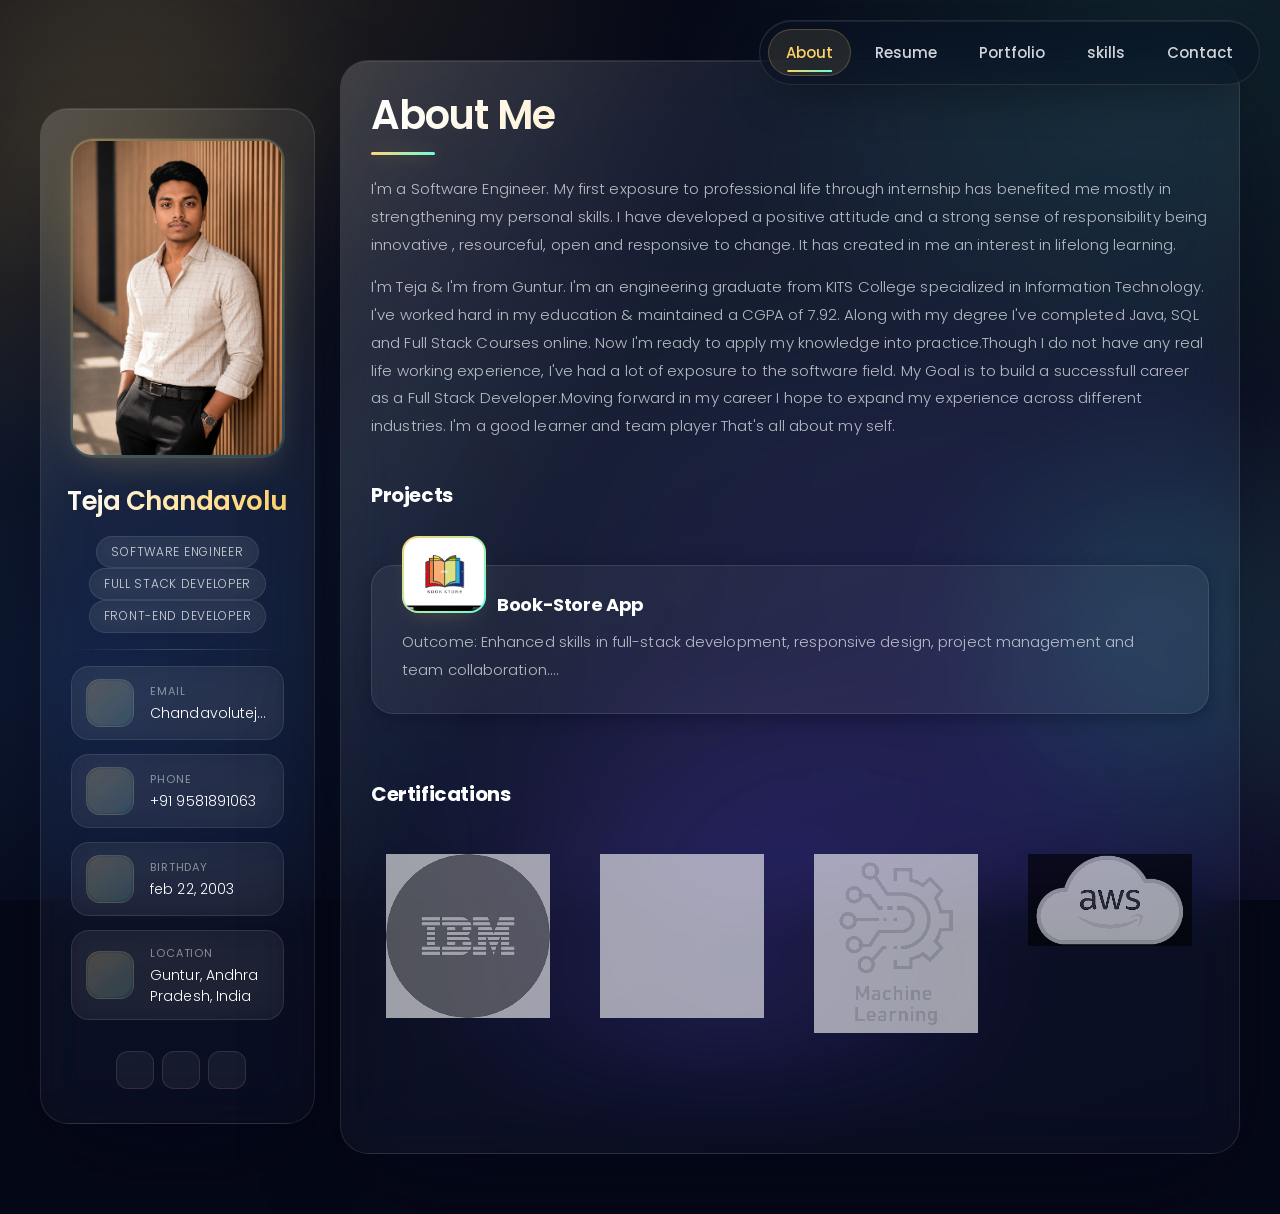
==== commit d2bb8458: "Update project code" ====
--- a/index.html
+++ b/index.html
@@ -218,7 +218,7 @@
 
         <section class="about-text">
           <p>
-            I'm a Full Stack Developer.
+            I'm a Software Engineer.
             My first exposure to professional life through internship has benefited me mostly in strengthening my personal skills.
             I have developed a positive attitude and a strong sense of responsibility being innovative , resourceful, open and responsive to change. It has created in me an interest in lifelong learning. 
 
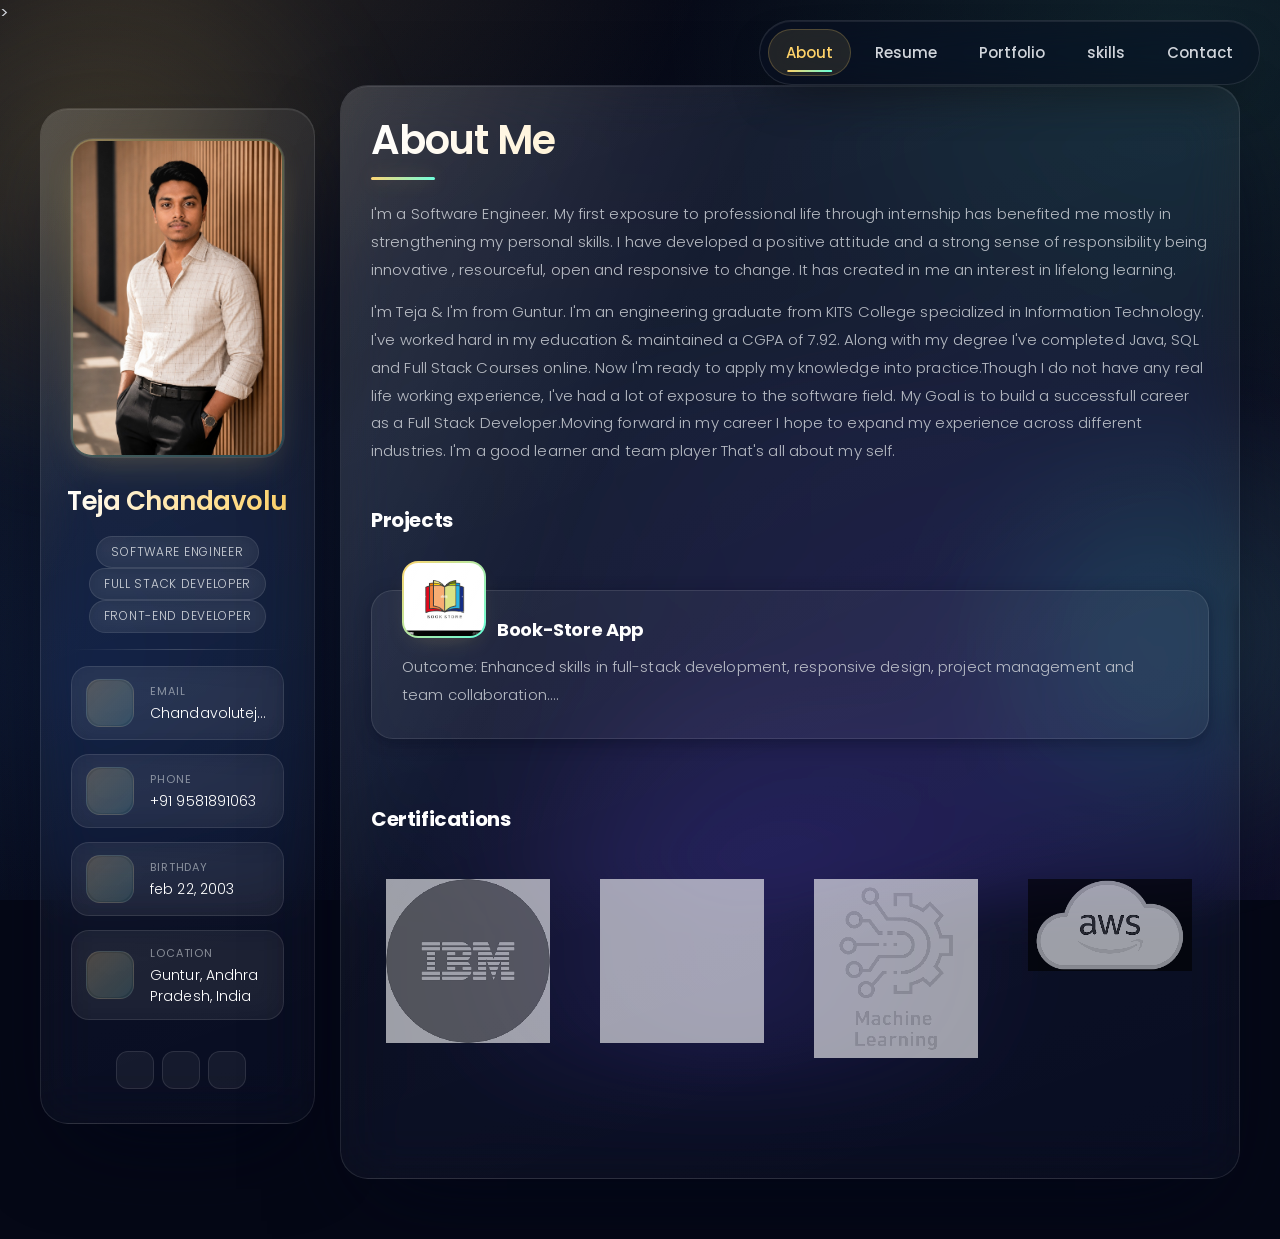
==== commit 20099ce1: "Update skills section design" ====
--- a/index.html
+++ b/index.html
@@ -7,6 +7,8 @@
   <meta name="viewport" content="width=device-width, initial-scale=1.0">
   <title>vCard - Personal Portfolio</title>
 
+  <!--- icons for my skill section-->>
+  <link href="https://unpkg.com/boxicons@2.1.4/css/boxicons.min.css" rel="stylesheet">
   <!-- favicon -->
   <link rel="shortcut icon" href="./assets/images/logo.ico" type="image/x-icon">
 
@@ -929,70 +931,155 @@
 * React Router
  </p>
 
+              </a>
+            </li>
 
           </ul>
 
-          
-
-
-
-
-
-
-
         </section>
 
       </article>
 
- <!--
-        - #My Skills
+      <!--
+        - #SKILLS
       -->
-      <article class="skills" data-page="skills">
-
-        <header>
-              <h2 class="h2 article-title">My Skills</h2>
-          </header>
-            <section>
-              <div class="services" id="services">
-                  <div class="container">
-                      <h1 class="sub-title">My <span>Skiils</span></h1>
-                      <div class="services-list">
-                          <div>
-                              <i class='bx bx-code-alt'></i>
-                              <h2>Full Stack Developer</h2>
-                              <p>Proficient in front-end and back-end technologies, including HTML, CSS, JavaScript, NodeJS, React, and MySQL. Experienced in developing dynamic web applications, integrating APIs, and enhancing user interfaces. Proven track record of delivering responsive and efficient solutions, with strong collaboration skills in agile development environments.
-                              </p>
-                              <a href="#" class="read">Learn More</a>
-                          </div>
-                          <div>
-                              <i class='bx bxl-java' style='color:#00eeff'></i>
-                              <h2>Java</h2>
-                              <p> Proficient in Java programming, with hands-on experience in developing robust applications. Developed a comprehensive Banking Management System using JDBC, demonstrating strong understanding of object-oriented programming principles. Skilled in writing efficient, maintainable code and implementing complex algorithms. Certified in Java Programming, reflecting a solid grasp of core concepts and advanced techniques.
-                              </p>
-                              <a href="#" class="read">Learn More</a>
-                          </div>
-                          <div>
-                              <i class='bx bxl-react' style='color:#00eeff'></i>
-                              <h2>React</h2>
-                              <p>Proficient in developing dynamic and responsive web applications using ReactJS. Implemented key features such as state management, component lifecycle, and hooks to enhance user experience. Successfully integrated third-party APIs, including BingNews and CoinRanking, for real-time data updates. Collaborated with teams to build scalable and efficient applications, significantly improving UI performance and user engagement.
-                              </p>
-                              <a href="#" class="read">Learn More</a>
-                          </div>
-                          <div>
-                              <i class='bx bxl-python' style='color:#00eeff'></i>
-                              <h2>Python</h2>
-                              <p>Experienced in developing machine learning models and data analysis using Python. Skilled in utilizing libraries such as Pandas, NumPy, Scikit-Learn, and Matplotlib for various applications. Developed predictive systems for disease and heart disease risk assessment. Adept at writing clean, efficient, and well-documented code in Python. Successfully implemented automation scripts to streamline repetitive tasks and improve workflow efficiency.
-                              </p>
-                              <a href="#" class="read">Learn More</a>
-                          </div>
-                      </div>
-                  </div>
-              </div>
-    
-          </article>
-    
-    
-
+
+
+<!--
+  # MY SKILLS
+-->
+
+<article class="skills" data-page="skills">
+
+    <header>
+        <h2 class="h2 article-title">My Skills</h2>
+    </header>
+
+
+    <section>
+
+        <div class="services" id="services">
+
+            <div class="container">
+
+                <div class="services-list">
+
+
+                    <!-- =========================
+                         FRONT-END DEVELOPER
+                    ========================== -->
+
+                    <div class="skill-card">
+
+                        <div class="skill-icon">
+                            <i class='bx bx-code-alt'></i>
+                        </div>
+
+                        <h2>Front-end Developer</h2>
+
+                        <p>
+                            Proficient in front-end and back-end technologies, including HTML, CSS, JavaScript, NodeJS,
+                            React, and MySQL. Experienced in developing dynamic web applications, integrating APIs, and
+                            enhancing user interfaces. Proven track record of delivering responsive and efficient solutions,
+                            with strong collaboration skills in agile development environments.
+                        </p>
+
+                        <a href="#" class="read">Learn More</a>
+
+                    </div>
+
+
+
+                    <!-- =========================
+                         REACT
+                    ========================== -->
+
+                    <div class="skill-card">
+
+                        <div class="skill-icon">
+                            <i class='bx bxl-react'></i>
+                        </div>
+
+                        <h2>React</h2>
+
+                        <p>
+                            Proficient in developing dynamic and responsive web applications using ReactJS.
+                            Implemented key features such as state management, component lifecycle, and hooks
+                            to enhance user experience. Successfully integrated third-party APIs, including
+                            BingNews and CoinRanking, for real-time data updates. Collaborated with teams to
+                            build scalable and efficient applications, significantly improving UI performance
+                            and user engagement.
+                        </p>
+
+                        <a href="#" class="read">Learn More</a>
+
+                    </div>
+
+
+
+                    <!-- =========================
+                         PYTHON
+                    ========================== -->
+
+                    <div class="skill-card">
+
+                        <div class="skill-icon">
+                            <i class='bx bxl-python'></i>
+                        </div>
+
+                        <h2>Python</h2>
+
+                        <p>
+                            Experienced in developing machine learning models and data analysis using Python.
+                            Skilled in utilizing libraries such as Pandas, NumPy, Scikit-Learn, and Matplotlib
+                            for various applications. Developed predictive systems for disease and heart disease
+                            risk assessment. Adept at writing clean, efficient, and well-documented code in Python.
+                            Successfully implemented automation scripts to streamline repetitive tasks and improve
+                            workflow efficiency.
+                        </p>
+
+                        <a href="#" class="read">Learn More</a>
+
+                    </div>
+
+
+
+                    <!-- =========================
+                         AI / MACHINE LEARNING
+                    ========================== -->
+
+                    <div class="skill-card">
+
+                        <div class="skill-icon">
+                            <i class='bx bx-brain'></i>
+                        </div>
+
+                        <h2>AI / Machine Learning</h2>
+
+                        <p>
+                            Experienced in developing machine learning and deep learning solutions using Python.
+                            Skilled in data preprocessing, model development, training, and evaluation using
+                            libraries such as Pandas, NumPy, Scikit-Learn, and Matplotlib. Hands-on experience
+                            with DeepLabV3+ and semantic segmentation for satellite image analysis, with a focus
+                            on building practical and efficient AI solutions.
+                        </p>
+
+                        <a href="#" class="read">Learn More</a>
+
+                    </div>
+
+
+                </div>
+
+            </div>
+
+        </div>
+
+    </section>
+
+</article>
+      
+      
       <!--
         - #CONTACT
       -->
--- a/assets/css/style.css
+++ b/assets/css/style.css
@@ -831,42 +831,174 @@
 
 
 /**
- * skills 
- */
-
-.skills-title { margin-bottom: 20px; }
-
-.skills-list { padding: 20px; }
-
-
-.skills-item:not(:last-child) { margin-bottom: 15px; }
+/*-----------------------------------*\
+  #SKILLS
+\*-----------------------------------*/
+
+.skills-title {
+  margin-bottom: 20px;
+}
+
+
+/* Skills Frame */
+
+.skills-list {
+  display: grid;
+  grid-template-columns: repeat(3, 1fr);
+  gap: 18px;
+  padding: 0;
+}
+
+
+/* Individual Skill Card */
+
+.skills-item {
+  position: relative;
+
+  padding: 22px 20px;
+
+  background: var(--eerie-black-2);
+
+  border: 1px solid var(--jet);
+
+  border-radius: 16px;
+
+  box-shadow: 0 8px 20px rgba(0, 0, 0, 0.2);
+
+  transition: 0.35s ease;
+
+  overflow: hidden;
+}
+
+
+/* Small inner frame */
+
+.skills-item::before {
+  content: "";
+
+  position: absolute;
+
+  inset: 6px;
+
+  border: 1px solid rgba(255, 255, 255, 0.05);
+
+  border-radius: 12px;
+
+  pointer-events: none;
+}
+
+
+/* Hover Effect */
+
+.skills-item:hover {
+  transform: translateY(-5px);
+
+  border-color: var(--orange-yellow-crayola);
+
+  box-shadow:
+    0 12px 30px rgba(0, 0, 0, 0.3),
+    0 0 18px rgba(255, 215, 0, 0.08);
+}
+
+
+/* Remove old spacing */
+
+.skills-item:not(:last-child) {
+  margin-bottom: 0;
+}
+
+
+/* Title */
 
 .skill .title-wrapper {
+  position: relative;
+  z-index: 1;
+
   display: flex;
   align-items: center;
-  gap: 5px;
-  margin-bottom: 8px;
-}
+  justify-content: space-between;
+
+  margin-bottom: 12px;
+}
+
+
+/* Skill Name */
 
 .skill .title-wrapper data {
   color: var(--light-gray);
+
   font-size: var(--fs-7);
-  font-weight: var(--fw-300);
-}
+
+  font-weight: var(--fw-400);
+}
+
+
+/* Skill Percentage */
+
+.skill .title-wrapper span {
+  color: var(--light-gray);
+
+  font-size: var(--fs-7);
+
+  font-weight: var(--fw-400);
+}
+
+
+/* Progress Background */
 
 .skill-progress-bg {
+  position: relative;
+  z-index: 1;
+
   background: var(--jet);
+
   width: 100%;
-  height: 8px;
+
+  height: 7px;
+
   border-radius: 10px;
-}
+
+  overflow: hidden;
+}
+
+
+/* Progress */
 
 .skill-progress-fill {
   background: var(--text-gradient-yellow);
+
   height: 100%;
+
   border-radius: inherit;
-}
-
+
+  transition: width 0.8s ease;
+}
+
+
+/*-----------------------------------*\
+  RESPONSIVE
+\*-----------------------------------*/
+
+@media (max-width: 900px) {
+
+  .skills-list {
+    grid-template-columns: repeat(2, 1fr);
+  }
+
+}
+
+
+@media (max-width: 600px) {
+
+  .skills-list {
+    grid-template-columns: 1fr;
+  }
+
+  .skills-item {
+    padding: 20px;
+  }
+
+}
 
 
 
@@ -1033,84 +1165,234 @@
 /*-----------------------------------*\
   #Myskills
 \*-----------------------------------*/
-
-
-#services{
-  color: aliceblue;
-  font-size: 20px;
-  line-height: 1.4;
-  margin-bottom: 4rem;
-}
-.sub-title{
-  text-align: center;
-  font-size: 60px;
-  padding-bottom: 70px;
-}
-.sub-title span{
-  color: #0ef;
-}
-
-.services-list{
-  display: grid;
-  grid-template-columns: repeat(auto-fit,minmax(259px,1fr));
-  grid-gap: 40px;
-  margin-top: 50px;
-}
-.services-list div{
-  background-color: transparent;
-  padding: 40px;
-  font-size: 13px;
-  font-weight: 13px;
-  border-right: 10px;
-  border-radius: 20px;
-  transition: background 0.5s, transform 0.5s;
-  box-shadow: 1px 1px 20px #012290f7,
-              1px 1px 40px #0053b8f7;
-}
-.services-list div i{
-  font-size: 50px;
-  margin-bottom: 30px;
-}
-.services-list div h2{
-  font-size: 30px;
-  font-weight: 500;
-  margin-bottom: 15px;
-}
-.services-list div a{
-  text-decoration: none;
-  color: #000000;
-  font-size: 12px;
-  margin-top: 20px;
-  display: inline-block;
-}
-.container{
-  padding: 90px;
-}
-.read{
-  display: inline-block;
-  padding: 12px 28px;
-  background: #0ef;
-  border-radius: 40px;
-  font-size: 16px;
-  color: #001b29;
-  letter-spacing: 1px;
-  text-decoration: none;
-  font-weight: 600;
-  opacity: 0;
-  animation: slideTop 1s ease forwards;
-  animation-delay: 2s;
-  box-shadow: 0 0 5px #0ef,
-  0 0 25px #0ef;
-}
-.read:hover{
-  background: #0ef;
-  color: #081b29;
-  box-shadow: 0 0 20px #0ef;
-}
-.services-list div:hover{
-  transform: translateY(-10px);
-}
-
+/*-----------------------------------*\
+  # MY SKILLS
+\*-----------------------------------*/
+
+.services {
+    width: 100%;
+    margin-top: 20px;
+}
+
+.services .container {
+    width: 100%;
+    max-width: 100%;
+    margin: 0;
+    padding: 0;
+}
+
+
+/* Cards */
+
+.services-list {
+    width: 100%;
+
+    display: grid;
+    grid-template-columns: repeat(3, minmax(0, 1fr));
+
+    gap: 20px;
+
+    margin: 0;
+    padding: 0;
+
+    box-sizing: border-box;
+}
+
+
+/*-----------------------------------*\
+  SKILL CARD
+\*-----------------------------------*/
+
+.skill-card {
+    position: relative;
+
+    width: 100%;
+    min-width: 0;
+
+    min-height: 390px;
+
+    padding: 25px;
+
+    display: flex;
+    flex-direction: column;
+
+    box-sizing: border-box;
+
+    background: rgba(255, 255, 255, 0.05);
+
+    border: 1px solid rgba(255, 255, 255, 0.12);
+
+    border-radius: 18px;
+
+    overflow: hidden;
+
+    transition: all 0.35s ease;
+}
+
+
+/* Top line */
+
+.skill-card::after {
+    content: "";
+
+    position: absolute;
+
+    top: 0;
+    left: 20px;
+    right: 20px;
+
+    height: 2px;
+
+    background: #00eeff;
+
+    opacity: 0.7;
+}
+
+
+/* Inner frame */
+
+.skill-card::before {
+    content: "";
+
+    position: absolute;
+
+    inset: 7px;
+
+    border: 1px solid rgba(255, 255, 255, 0.05);
+
+    border-radius: 13px;
+
+    pointer-events: none;
+}
+
+
+/* Hover */
+
+.skill-card:hover {
+    transform: translateY(-6px);
+
+    border-color: rgba(0, 238, 255, 0.4);
+
+    box-shadow: 0 15px 35px rgba(0, 0, 0, 0.25);
+}
+
+
+/*-----------------------------------*\
+  ICON
+\*-----------------------------------*/
+
+.skill-icon {
+    position: relative;
+    z-index: 2;
+
+    width: 55px;
+    height: 55px;
+
+    display: flex;
+    align-items: center;
+    justify-content: center;
+
+    margin-bottom: 18px;
+
+    background: rgba(0, 238, 255, 0.08);
+
+    border: 1px solid rgba(0, 238, 255, 0.2);
+
+    border-radius: 14px;
+}
+
+.skill-icon i {
+    font-size: 30px;
+    color: #00eeff;
+}
+
+
+/*-----------------------------------*\
+  TITLE
+\*-----------------------------------*/
+
+.skill-card h2 {
+    position: relative;
+    z-index: 2;
+
+    margin: 0 0 14px;
+
+    color: var(--white-2);
+
+    font-size: 21px;
+
+    line-height: 1.3;
+}
+
+
+/*-----------------------------------*\
+  DESCRIPTION
+\*-----------------------------------*/
+
+.skill-card p {
+    position: relative;
+    z-index: 2;
+
+    margin: 0;
+
+    color: var(--light-gray);
+
+    font-size: 13px;
+
+    line-height: 1.7;
+}
+
+
+/*-----------------------------------*\
+  LEARN MORE
+\*-----------------------------------*/
+
+.skill-card .read {
+    position: relative;
+    z-index: 2;
+
+    margin-top: auto;
+    padding-top: 18px;
+
+    width: fit-content;
+
+    color: #00eeff;
+
+    font-size: 13px;
+
+    text-decoration: none;
+
+    transition: 0.3s ease;
+}
+
+.skill-card .read:hover {
+    transform: translateX(5px);
+}
+
+
+/*-----------------------------------*\
+  RESPONSIVE
+\*-----------------------------------*/
+
+@media (max-width: 1100px) {
+
+    .services-list {
+        grid-template-columns: repeat(2, minmax(0, 1fr));
+    }
+
+}
+
+@media (max-width: 650px) {
+
+    .services-list {
+        grid-template-columns: 1fr;
+    }
+
+    .skill-card {
+        min-height: auto;
+    }
+
+}
 
 /*-----------------------------------*\
   #CONTACT
--- a/assets/css/style.css
+++ b/assets/css/style.css
@@ -831,42 +831,174 @@
 
 
 /**
- * skills 
- */
-
-.skills-title { margin-bottom: 20px; }
-
-.skills-list { padding: 20px; }
-
-
-.skills-item:not(:last-child) { margin-bottom: 15px; }
+/*-----------------------------------*\
+  #SKILLS
+\*-----------------------------------*/
+
+.skills-title {
+  margin-bottom: 20px;
+}
+
+
+/* Skills Frame */
+
+.skills-list {
+  display: grid;
+  grid-template-columns: repeat(3, 1fr);
+  gap: 18px;
+  padding: 0;
+}
+
+
+/* Individual Skill Card */
+
+.skills-item {
+  position: relative;
+
+  padding: 22px 20px;
+
+  background: var(--eerie-black-2);
+
+  border: 1px solid var(--jet);
+
+  border-radius: 16px;
+
+  box-shadow: 0 8px 20px rgba(0, 0, 0, 0.2);
+
+  transition: 0.35s ease;
+
+  overflow: hidden;
+}
+
+
+/* Small inner frame */
+
+.skills-item::before {
+  content: "";
+
+  position: absolute;
+
+  inset: 6px;
+
+  border: 1px solid rgba(255, 255, 255, 0.05);
+
+  border-radius: 12px;
+
+  pointer-events: none;
+}
+
+
+/* Hover Effect */
+
+.skills-item:hover {
+  transform: translateY(-5px);
+
+  border-color: var(--orange-yellow-crayola);
+
+  box-shadow:
+    0 12px 30px rgba(0, 0, 0, 0.3),
+    0 0 18px rgba(255, 215, 0, 0.08);
+}
+
+
+/* Remove old spacing */
+
+.skills-item:not(:last-child) {
+  margin-bottom: 0;
+}
+
+
+/* Title */
 
 .skill .title-wrapper {
+  position: relative;
+  z-index: 1;
+
   display: flex;
   align-items: center;
-  gap: 5px;
-  margin-bottom: 8px;
-}
+  justify-content: space-between;
+
+  margin-bottom: 12px;
+}
+
+
+/* Skill Name */
 
 .skill .title-wrapper data {
   color: var(--light-gray);
+
   font-size: var(--fs-7);
-  font-weight: var(--fw-300);
-}
+
+  font-weight: var(--fw-400);
+}
+
+
+/* Skill Percentage */
+
+.skill .title-wrapper span {
+  color: var(--light-gray);
+
+  font-size: var(--fs-7);
+
+  font-weight: var(--fw-400);
+}
+
+
+/* Progress Background */
 
 .skill-progress-bg {
+  position: relative;
+  z-index: 1;
+
   background: var(--jet);
+
   width: 100%;
-  height: 8px;
+
+  height: 7px;
+
   border-radius: 10px;
-}
+
+  overflow: hidden;
+}
+
+
+/* Progress */
 
 .skill-progress-fill {
   background: var(--text-gradient-yellow);
+
   height: 100%;
+
   border-radius: inherit;
-}
-
+
+  transition: width 0.8s ease;
+}
+
+
+/*-----------------------------------*\
+  RESPONSIVE
+\*-----------------------------------*/
+
+@media (max-width: 900px) {
+
+  .skills-list {
+    grid-template-columns: repeat(2, 1fr);
+  }
+
+}
+
+
+@media (max-width: 600px) {
+
+  .skills-list {
+    grid-template-columns: 1fr;
+  }
+
+  .skills-item {
+    padding: 20px;
+  }
+
+}
 
 
 
@@ -1033,84 +1165,234 @@
 /*-----------------------------------*\
   #Myskills
 \*-----------------------------------*/
-
-
-#services{
-  color: aliceblue;
-  font-size: 20px;
-  line-height: 1.4;
-  margin-bottom: 4rem;
-}
-.sub-title{
-  text-align: center;
-  font-size: 60px;
-  padding-bottom: 70px;
-}
-.sub-title span{
-  color: #0ef;
-}
-
-.services-list{
-  display: grid;
-  grid-template-columns: repeat(auto-fit,minmax(259px,1fr));
-  grid-gap: 40px;
-  margin-top: 50px;
-}
-.services-list div{
-  background-color: transparent;
-  padding: 40px;
-  font-size: 13px;
-  font-weight: 13px;
-  border-right: 10px;
-  border-radius: 20px;
-  transition: background 0.5s, transform 0.5s;
-  box-shadow: 1px 1px 20px #012290f7,
-              1px 1px 40px #0053b8f7;
-}
-.services-list div i{
-  font-size: 50px;
-  margin-bottom: 30px;
-}
-.services-list div h2{
-  font-size: 30px;
-  font-weight: 500;
-  margin-bottom: 15px;
-}
-.services-list div a{
-  text-decoration: none;
-  color: #000000;
-  font-size: 12px;
-  margin-top: 20px;
-  display: inline-block;
-}
-.container{
-  padding: 90px;
-}
-.read{
-  display: inline-block;
-  padding: 12px 28px;
-  background: #0ef;
-  border-radius: 40px;
-  font-size: 16px;
-  color: #001b29;
-  letter-spacing: 1px;
-  text-decoration: none;
-  font-weight: 600;
-  opacity: 0;
-  animation: slideTop 1s ease forwards;
-  animation-delay: 2s;
-  box-shadow: 0 0 5px #0ef,
-  0 0 25px #0ef;
-}
-.read:hover{
-  background: #0ef;
-  color: #081b29;
-  box-shadow: 0 0 20px #0ef;
-}
-.services-list div:hover{
-  transform: translateY(-10px);
-}
-
+/*-----------------------------------*\
+  # MY SKILLS
+\*-----------------------------------*/
+
+.services {
+    width: 100%;
+    margin-top: 20px;
+}
+
+.services .container {
+    width: 100%;
+    max-width: 100%;
+    margin: 0;
+    padding: 0;
+}
+
+
+/* Cards */
+
+.services-list {
+    width: 100%;
+
+    display: grid;
+    grid-template-columns: repeat(3, minmax(0, 1fr));
+
+    gap: 20px;
+
+    margin: 0;
+    padding: 0;
+
+    box-sizing: border-box;
+}
+
+
+/*-----------------------------------*\
+  SKILL CARD
+\*-----------------------------------*/
+
+.skill-card {
+    position: relative;
+
+    width: 100%;
+    min-width: 0;
+
+    min-height: 390px;
+
+    padding: 25px;
+
+    display: flex;
+    flex-direction: column;
+
+    box-sizing: border-box;
+
+    background: rgba(255, 255, 255, 0.05);
+
+    border: 1px solid rgba(255, 255, 255, 0.12);
+
+    border-radius: 18px;
+
+    overflow: hidden;
+
+    transition: all 0.35s ease;
+}
+
+
+/* Top line */
+
+.skill-card::after {
+    content: "";
+
+    position: absolute;
+
+    top: 0;
+    left: 20px;
+    right: 20px;
+
+    height: 2px;
+
+    background: #00eeff;
+
+    opacity: 0.7;
+}
+
+
+/* Inner frame */
+
+.skill-card::before {
+    content: "";
+
+    position: absolute;
+
+    inset: 7px;
+
+    border: 1px solid rgba(255, 255, 255, 0.05);
+
+    border-radius: 13px;
+
+    pointer-events: none;
+}
+
+
+/* Hover */
+
+.skill-card:hover {
+    transform: translateY(-6px);
+
+    border-color: rgba(0, 238, 255, 0.4);
+
+    box-shadow: 0 15px 35px rgba(0, 0, 0, 0.25);
+}
+
+
+/*-----------------------------------*\
+  ICON
+\*-----------------------------------*/
+
+.skill-icon {
+    position: relative;
+    z-index: 2;
+
+    width: 55px;
+    height: 55px;
+
+    display: flex;
+    align-items: center;
+    justify-content: center;
+
+    margin-bottom: 18px;
+
+    background: rgba(0, 238, 255, 0.08);
+
+    border: 1px solid rgba(0, 238, 255, 0.2);
+
+    border-radius: 14px;
+}
+
+.skill-icon i {
+    font-size: 30px;
+    color: #00eeff;
+}
+
+
+/*-----------------------------------*\
+  TITLE
+\*-----------------------------------*/
+
+.skill-card h2 {
+    position: relative;
+    z-index: 2;
+
+    margin: 0 0 14px;
+
+    color: var(--white-2);
+
+    font-size: 21px;
+
+    line-height: 1.3;
+}
+
+
+/*-----------------------------------*\
+  DESCRIPTION
+\*-----------------------------------*/
+
+.skill-card p {
+    position: relative;
+    z-index: 2;
+
+    margin: 0;
+
+    color: var(--light-gray);
+
+    font-size: 13px;
+
+    line-height: 1.7;
+}
+
+
+/*-----------------------------------*\
+  LEARN MORE
+\*-----------------------------------*/
+
+.skill-card .read {
+    position: relative;
+    z-index: 2;
+
+    margin-top: auto;
+    padding-top: 18px;
+
+    width: fit-content;
+
+    color: #00eeff;
+
+    font-size: 13px;
+
+    text-decoration: none;
+
+    transition: 0.3s ease;
+}
+
+.skill-card .read:hover {
+    transform: translateX(5px);
+}
+
+
+/*-----------------------------------*\
+  RESPONSIVE
+\*-----------------------------------*/
+
+@media (max-width: 1100px) {
+
+    .services-list {
+        grid-template-columns: repeat(2, minmax(0, 1fr));
+    }
+
+}
+
+@media (max-width: 650px) {
+
+    .services-list {
+        grid-template-columns: 1fr;
+    }
+
+    .skill-card {
+        min-height: auto;
+    }
+
+}
 
 /*-----------------------------------*\
   #CONTACT
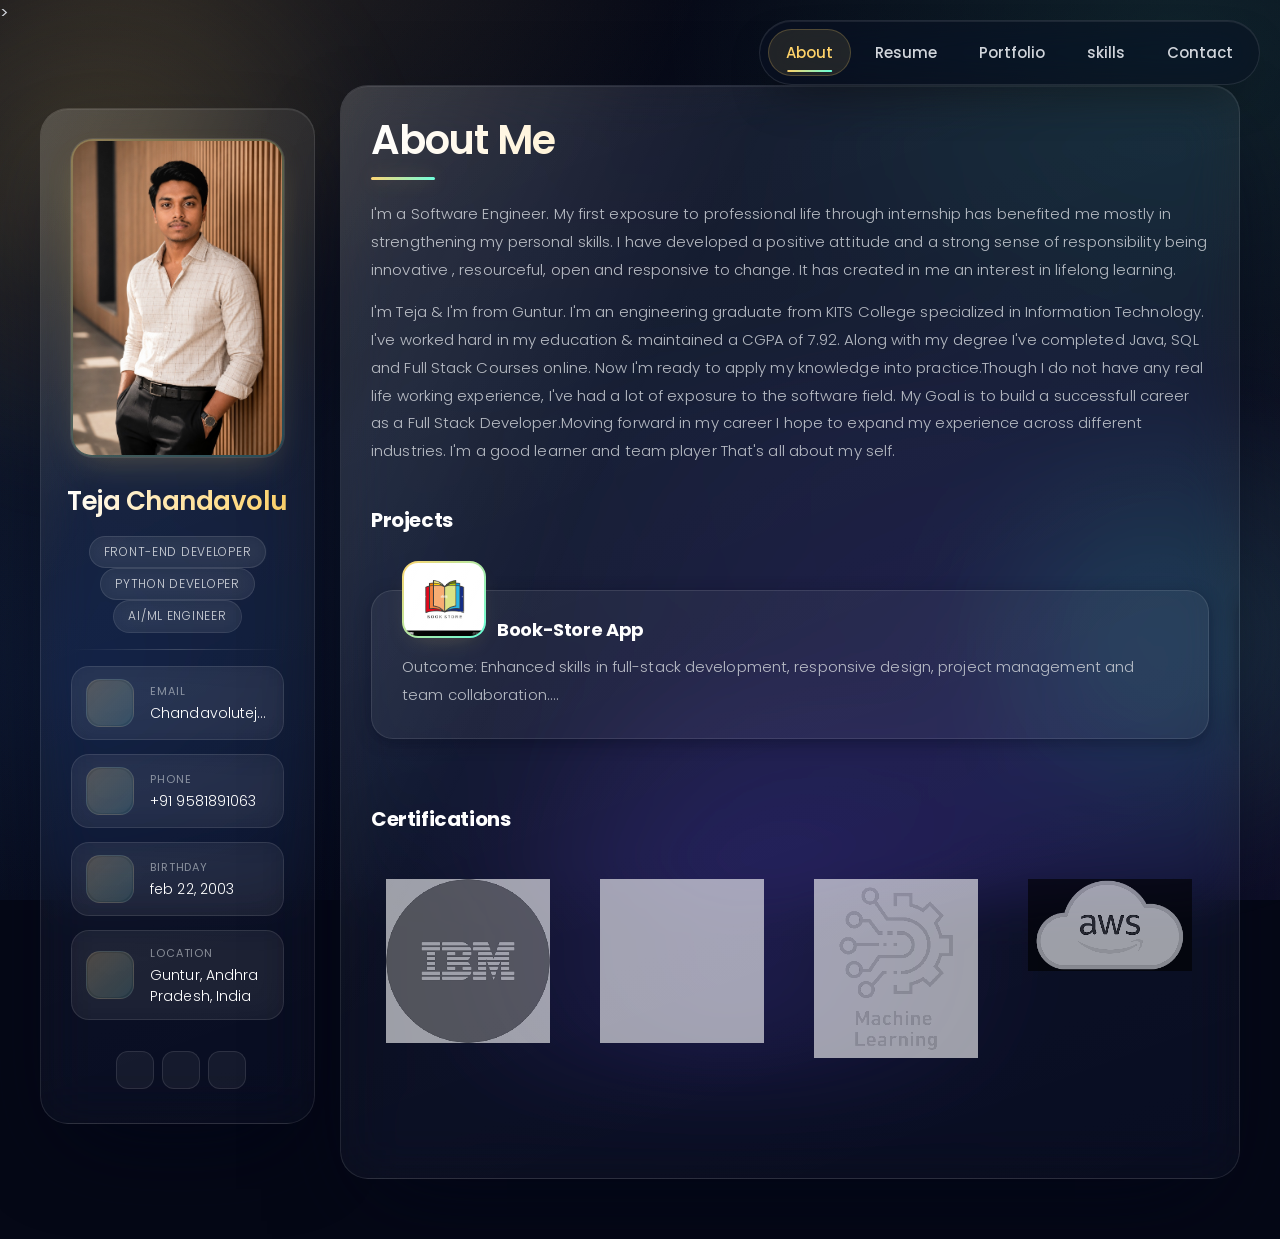
==== commit 8432873b: "Improve mobile portfolio responsive layout" ====
--- a/index.html
+++ b/index.html
@@ -57,9 +57,9 @@
         <div class="info-content">
           <h1 class="name" title="Richard hanrick">Teja Chandavolu</h1>
 
-          <p class="title">Software Engineer</p>
-          <p class="title">Full Stack Developer</p>
           <p class="title">Front-end Developer</p>
+          <p class="title">Python Developer</p>
+          <p class="title">AI/ML Engineer</p>
         </div>
 
         <button class="info_more-btn" data-sidebar-btn>
--- a/assets/css/style.css
+++ b/assets/css/style.css
@@ -1,12 +1,3 @@
-/*-----------------------------------*\
-  #style.css
-\*-----------------------------------*/
-
-
-/**
- * copyright 2022 @codewithsadee
- */
-
 
 
 
@@ -2899,3 +2890,308 @@
 @media (min-width: 1250px) {
   .sidebar { top: 108px; }
 }
+
+/* =========================================================
+   MOBILE-ONLY LAYOUT FIX
+   ---------------------------------------------------------
+   Applies ONLY below 768px.
+   Desktop / laptop styles are intentionally unchanged.
+   ========================================================= */
+@media (max-width: 767px) {
+
+  /* Keep the page inside the phone width */
+  html,
+  body {
+    width: 100%;
+    max-width: 100%;
+    overflow-x: hidden;
+  }
+
+  /* -------------------------------------------------------
+     MOBILE NAVIGATION
+     Move About / Resume / Portfolio / Skills / Contact
+     from the bottom to the TOP.
+     ------------------------------------------------------- */
+  .navbar {
+    position: fixed !important;
+    top: 0 !important;
+    bottom: auto !important;
+    left: 0 !important;
+    right: 0 !important;
+    width: 100% !important;
+    max-width: 100% !important;
+    margin: 0 !important;
+    padding: 0 !important;
+    border-radius: 0 0 18px 18px !important;
+    z-index: 9999 !important;
+  }
+
+  .navbar-list {
+    width: 100%;
+    display: flex;
+    flex-wrap: nowrap;
+    justify-content: space-between;
+    align-items: center;
+    gap: 0 !important;
+    padding: 5px 4px !important;
+  }
+
+  .navbar-link {
+    flex: 1 1 20%;
+    min-width: 0;
+    text-align: center;
+    padding: 12px 2px !important;
+    font-size: 10px !important;
+    line-height: 1.2;
+    white-space: nowrap;
+    border-radius: 999px;
+  }
+
+  /* -------------------------------------------------------
+     MAIN CONTENT
+     Push content below the new top navigation.
+     ------------------------------------------------------- */
+  main {
+    width: 100%;
+    min-width: 0;
+    margin: 72px 0 20px !important;
+    padding: 0 10px;
+  }
+
+  /* -------------------------------------------------------
+     PROFILE CARD
+     Show ALL profile/contact information on mobile.
+     No hidden 112px / 180px / 405px height limit.
+     ------------------------------------------------------- */
+  .sidebar {
+    width: 100% !important;
+    max-width: 100% !important;
+    height: auto !important;
+    max-height: none !important;
+    overflow: visible !important;
+    margin: 0 0 18px !important;
+  }
+
+  .sidebar.active {
+    height: auto !important;
+    max-height: none !important;
+  }
+
+  /* Always reveal email, phone, birthday, location and social links */
+  .sidebar-info_more {
+    height: auto !important;
+    max-height: none !important;
+    opacity: 1 !important;
+    visibility: visible !important;
+    overflow: visible !important;
+  }
+
+  /* The expand button is no longer needed because details are visible */
+  .info_more-btn {
+    display: none !important;
+  }
+
+  /* -------------------------------------------------------
+     PROFILE HEADER
+     ------------------------------------------------------- */
+  .sidebar-info {
+    width: 100%;
+    align-items: center;
+    gap: 12px;
+  }
+
+  .avatar-box {
+    flex: 0 0 96px;
+    width: 96px;
+  }
+
+  .avatar-box img {
+    width: 100% !important;
+    height: auto;
+  }
+
+  .info-content {
+    min-width: 0;
+    flex: 1;
+  }
+
+  .info-content .name {
+    font-size: 18px !important;
+    line-height: 1.3;
+    margin-bottom: 8px;
+  }
+
+  .info-content .title {
+    max-width: 100%;
+    width: fit-content;
+    white-space: normal;
+    font-size: 10px !important;
+    line-height: 1.4;
+    padding: 4px 10px !important;
+    margin-bottom: 4px;
+  }
+
+  /* -------------------------------------------------------
+     CONTACT DETAILS
+     Prevent email/location from being cut off.
+     ------------------------------------------------------- */
+  .contacts-list {
+    width: 100%;
+    grid-template-columns: 1fr !important;
+    gap: 12px !important;
+  }
+
+  .contact-item {
+    width: 100%;
+    min-width: 0;
+  }
+
+  .contact-info {
+    min-width: 0;
+    width: calc(100% - 46px) !important;
+    max-width: calc(100% - 46px) !important;
+    overflow: visible !important;
+  }
+
+  .contact-info :is(.contact-link, time, address) {
+    max-width: 100%;
+    white-space: normal !important;
+    overflow: visible !important;
+    overflow-wrap: anywhere;
+    word-break: break-word;
+  }
+
+  /* -------------------------------------------------------
+     SEPARATORS / SOCIAL ICONS
+     ------------------------------------------------------- */
+  .separator {
+    margin: 15px 0 !important;
+  }
+
+  .social-list {
+    justify-content: center;
+    flex-wrap: wrap;
+    gap: 8px;
+  }
+
+  /* -------------------------------------------------------
+     CONTENT CARDS / SECTIONS
+     ------------------------------------------------------- */
+  article {
+    width: 100% !important;
+    max-width: 100% !important;
+    min-width: 0;
+    margin: 0 0 18px;
+    padding: 20px 16px !important;
+  }
+
+  .article-title {
+    font-size: 24px !important;
+    line-height: 1.25;
+  }
+
+  .about-text,
+  .service-item-text,
+  .timeline-text,
+  .testimonials-text {
+    font-size: 14px !important;
+    line-height: 1.7 !important;
+  }
+
+  /* -------------------------------------------------------
+     PROJECTS
+     ------------------------------------------------------- */
+  .project-list {
+    grid-template-columns: 1fr !important;
+    gap: 20px !important;
+  }
+
+  .project-img {
+    width: 100%;
+    height: auto !important;
+    aspect-ratio: 16 / 10;
+  }
+
+  /* -------------------------------------------------------
+     MY SKILLS
+     ------------------------------------------------------- */
+  .services-list {
+    grid-template-columns: 1fr !important;
+    gap: 15px !important;
+  }
+
+  .skill-card {
+    width: 100% !important;
+    min-height: auto !important;
+    padding: 20px !important;
+  }
+
+  /* -------------------------------------------------------
+     RESUME
+     ------------------------------------------------------- */
+  .timeline-list {
+    margin-left: 35px !important;
+  }
+
+  .timeline-text {
+    overflow-wrap: anywhere;
+  }
+
+  /* -------------------------------------------------------
+     CONTACT FORM / MAP
+     ------------------------------------------------------- */
+  .mapbox {
+    width: 100%;
+    height: 230px !important;
+  }
+
+  .input-wrapper {
+    grid-template-columns: 1fr !important;
+    gap: 15px !important;
+  }
+
+  .form-input {
+    width: 100%;
+    font-size: 14px !important;
+  }
+}
+
+/* Extra-small phones: 320px - 380px */
+@media (max-width: 380px) {
+
+  .navbar-link {
+    font-size: 9px !important;
+    padding: 11px 1px !important;
+  }
+
+  main {
+    padding: 0 8px;
+    margin-top: 68px !important;
+  }
+
+  .sidebar {
+    padding: 14px !important;
+  }
+
+  .avatar-box {
+    flex-basis: 82px;
+    width: 82px;
+  }
+
+  .info-content .name {
+    font-size: 16px !important;
+  }
+
+  .info-content .title {
+    font-size: 9px !important;
+    padding: 3px 8px !important;
+  }
+
+  article {
+    padding: 18px 13px !important;
+  }
+
+  .article-title {
+    font-size: 21px !important;
+  }
+}
--- a/assets/css/style.css
+++ b/assets/css/style.css
@@ -1,12 +1,3 @@
-/*-----------------------------------*\
-  #style.css
-\*-----------------------------------*/
-
-
-/**
- * copyright 2022 @codewithsadee
- */
-
 
 
 
@@ -2899,3 +2890,308 @@
 @media (min-width: 1250px) {
   .sidebar { top: 108px; }
 }
+
+/* =========================================================
+   MOBILE-ONLY LAYOUT FIX
+   ---------------------------------------------------------
+   Applies ONLY below 768px.
+   Desktop / laptop styles are intentionally unchanged.
+   ========================================================= */
+@media (max-width: 767px) {
+
+  /* Keep the page inside the phone width */
+  html,
+  body {
+    width: 100%;
+    max-width: 100%;
+    overflow-x: hidden;
+  }
+
+  /* -------------------------------------------------------
+     MOBILE NAVIGATION
+     Move About / Resume / Portfolio / Skills / Contact
+     from the bottom to the TOP.
+     ------------------------------------------------------- */
+  .navbar {
+    position: fixed !important;
+    top: 0 !important;
+    bottom: auto !important;
+    left: 0 !important;
+    right: 0 !important;
+    width: 100% !important;
+    max-width: 100% !important;
+    margin: 0 !important;
+    padding: 0 !important;
+    border-radius: 0 0 18px 18px !important;
+    z-index: 9999 !important;
+  }
+
+  .navbar-list {
+    width: 100%;
+    display: flex;
+    flex-wrap: nowrap;
+    justify-content: space-between;
+    align-items: center;
+    gap: 0 !important;
+    padding: 5px 4px !important;
+  }
+
+  .navbar-link {
+    flex: 1 1 20%;
+    min-width: 0;
+    text-align: center;
+    padding: 12px 2px !important;
+    font-size: 10px !important;
+    line-height: 1.2;
+    white-space: nowrap;
+    border-radius: 999px;
+  }
+
+  /* -------------------------------------------------------
+     MAIN CONTENT
+     Push content below the new top navigation.
+     ------------------------------------------------------- */
+  main {
+    width: 100%;
+    min-width: 0;
+    margin: 72px 0 20px !important;
+    padding: 0 10px;
+  }
+
+  /* -------------------------------------------------------
+     PROFILE CARD
+     Show ALL profile/contact information on mobile.
+     No hidden 112px / 180px / 405px height limit.
+     ------------------------------------------------------- */
+  .sidebar {
+    width: 100% !important;
+    max-width: 100% !important;
+    height: auto !important;
+    max-height: none !important;
+    overflow: visible !important;
+    margin: 0 0 18px !important;
+  }
+
+  .sidebar.active {
+    height: auto !important;
+    max-height: none !important;
+  }
+
+  /* Always reveal email, phone, birthday, location and social links */
+  .sidebar-info_more {
+    height: auto !important;
+    max-height: none !important;
+    opacity: 1 !important;
+    visibility: visible !important;
+    overflow: visible !important;
+  }
+
+  /* The expand button is no longer needed because details are visible */
+  .info_more-btn {
+    display: none !important;
+  }
+
+  /* -------------------------------------------------------
+     PROFILE HEADER
+     ------------------------------------------------------- */
+  .sidebar-info {
+    width: 100%;
+    align-items: center;
+    gap: 12px;
+  }
+
+  .avatar-box {
+    flex: 0 0 96px;
+    width: 96px;
+  }
+
+  .avatar-box img {
+    width: 100% !important;
+    height: auto;
+  }
+
+  .info-content {
+    min-width: 0;
+    flex: 1;
+  }
+
+  .info-content .name {
+    font-size: 18px !important;
+    line-height: 1.3;
+    margin-bottom: 8px;
+  }
+
+  .info-content .title {
+    max-width: 100%;
+    width: fit-content;
+    white-space: normal;
+    font-size: 10px !important;
+    line-height: 1.4;
+    padding: 4px 10px !important;
+    margin-bottom: 4px;
+  }
+
+  /* -------------------------------------------------------
+     CONTACT DETAILS
+     Prevent email/location from being cut off.
+     ------------------------------------------------------- */
+  .contacts-list {
+    width: 100%;
+    grid-template-columns: 1fr !important;
+    gap: 12px !important;
+  }
+
+  .contact-item {
+    width: 100%;
+    min-width: 0;
+  }
+
+  .contact-info {
+    min-width: 0;
+    width: calc(100% - 46px) !important;
+    max-width: calc(100% - 46px) !important;
+    overflow: visible !important;
+  }
+
+  .contact-info :is(.contact-link, time, address) {
+    max-width: 100%;
+    white-space: normal !important;
+    overflow: visible !important;
+    overflow-wrap: anywhere;
+    word-break: break-word;
+  }
+
+  /* -------------------------------------------------------
+     SEPARATORS / SOCIAL ICONS
+     ------------------------------------------------------- */
+  .separator {
+    margin: 15px 0 !important;
+  }
+
+  .social-list {
+    justify-content: center;
+    flex-wrap: wrap;
+    gap: 8px;
+  }
+
+  /* -------------------------------------------------------
+     CONTENT CARDS / SECTIONS
+     ------------------------------------------------------- */
+  article {
+    width: 100% !important;
+    max-width: 100% !important;
+    min-width: 0;
+    margin: 0 0 18px;
+    padding: 20px 16px !important;
+  }
+
+  .article-title {
+    font-size: 24px !important;
+    line-height: 1.25;
+  }
+
+  .about-text,
+  .service-item-text,
+  .timeline-text,
+  .testimonials-text {
+    font-size: 14px !important;
+    line-height: 1.7 !important;
+  }
+
+  /* -------------------------------------------------------
+     PROJECTS
+     ------------------------------------------------------- */
+  .project-list {
+    grid-template-columns: 1fr !important;
+    gap: 20px !important;
+  }
+
+  .project-img {
+    width: 100%;
+    height: auto !important;
+    aspect-ratio: 16 / 10;
+  }
+
+  /* -------------------------------------------------------
+     MY SKILLS
+     ------------------------------------------------------- */
+  .services-list {
+    grid-template-columns: 1fr !important;
+    gap: 15px !important;
+  }
+
+  .skill-card {
+    width: 100% !important;
+    min-height: auto !important;
+    padding: 20px !important;
+  }
+
+  /* -------------------------------------------------------
+     RESUME
+     ------------------------------------------------------- */
+  .timeline-list {
+    margin-left: 35px !important;
+  }
+
+  .timeline-text {
+    overflow-wrap: anywhere;
+  }
+
+  /* -------------------------------------------------------
+     CONTACT FORM / MAP
+     ------------------------------------------------------- */
+  .mapbox {
+    width: 100%;
+    height: 230px !important;
+  }
+
+  .input-wrapper {
+    grid-template-columns: 1fr !important;
+    gap: 15px !important;
+  }
+
+  .form-input {
+    width: 100%;
+    font-size: 14px !important;
+  }
+}
+
+/* Extra-small phones: 320px - 380px */
+@media (max-width: 380px) {
+
+  .navbar-link {
+    font-size: 9px !important;
+    padding: 11px 1px !important;
+  }
+
+  main {
+    padding: 0 8px;
+    margin-top: 68px !important;
+  }
+
+  .sidebar {
+    padding: 14px !important;
+  }
+
+  .avatar-box {
+    flex-basis: 82px;
+    width: 82px;
+  }
+
+  .info-content .name {
+    font-size: 16px !important;
+  }
+
+  .info-content .title {
+    font-size: 9px !important;
+    padding: 3px 8px !important;
+  }
+
+  article {
+    padding: 18px 13px !important;
+  }
+
+  .article-title {
+    font-size: 21px !important;
+  }
+}
